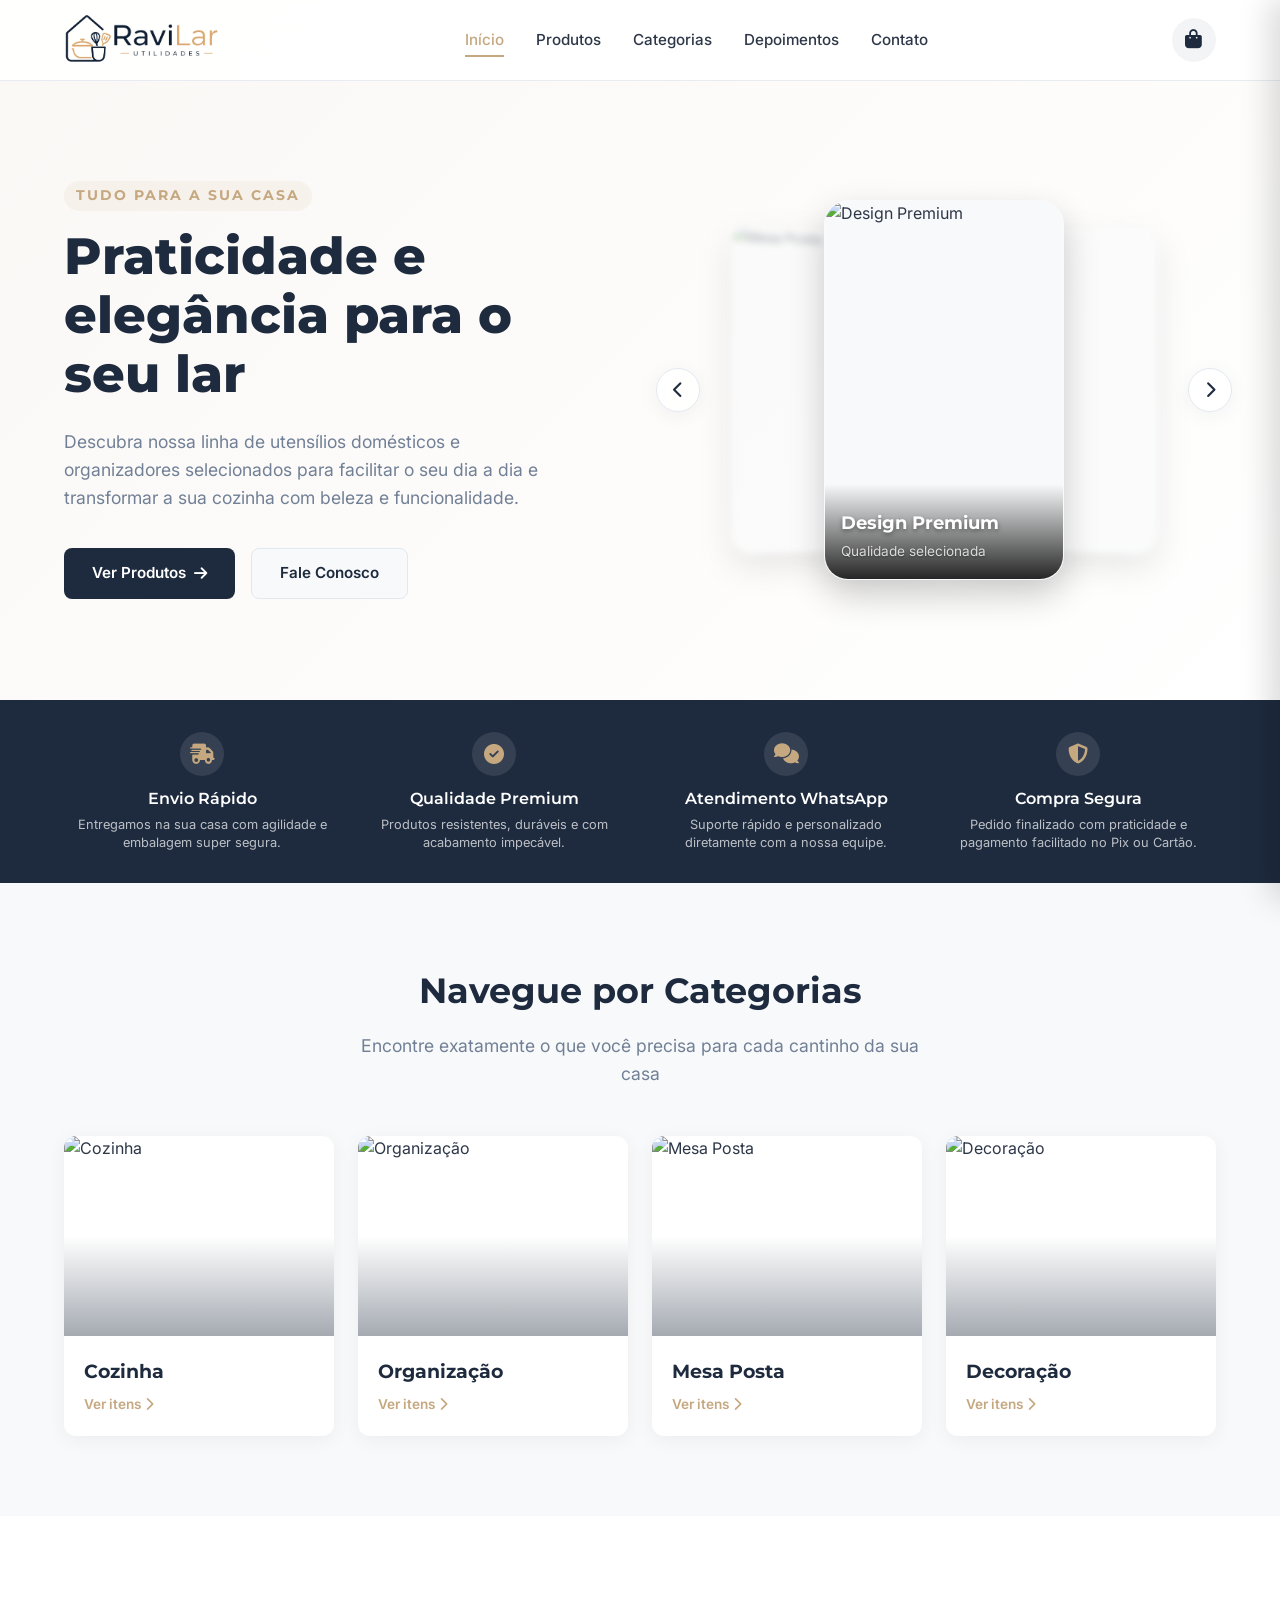
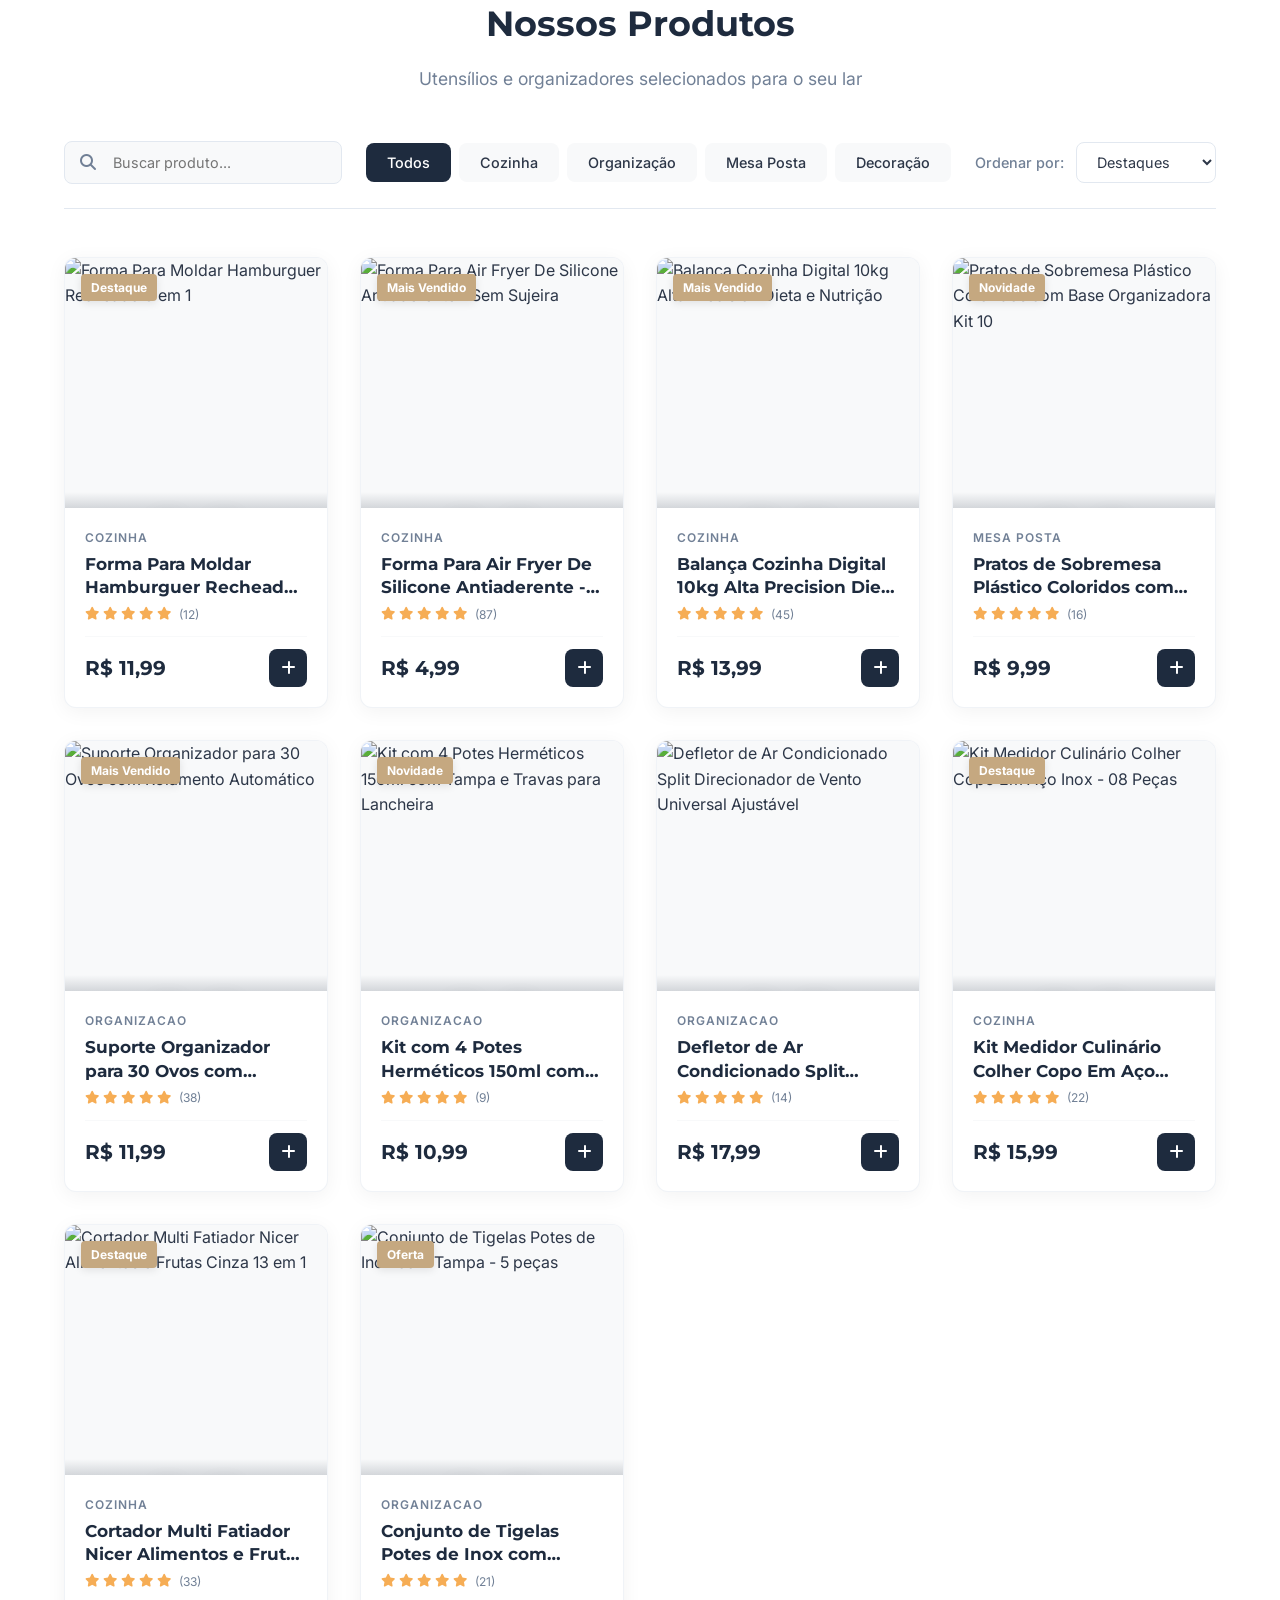
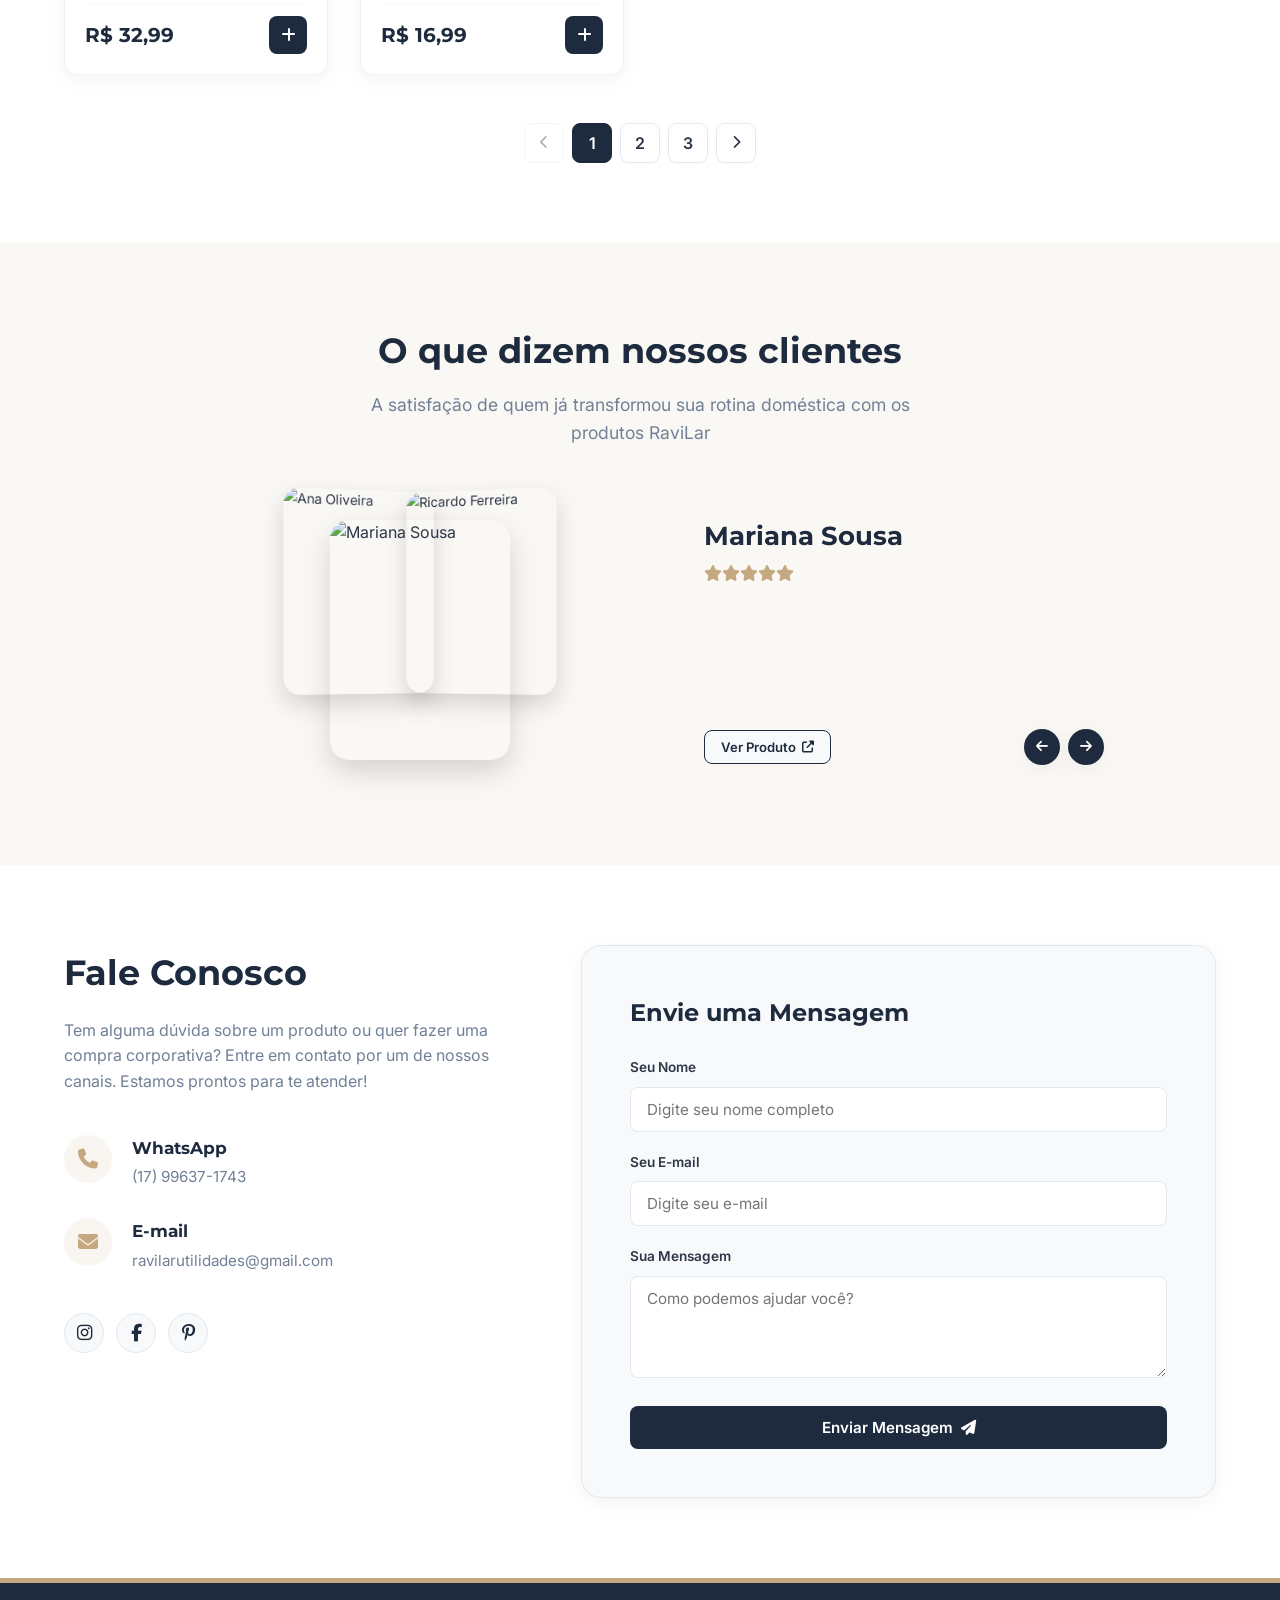
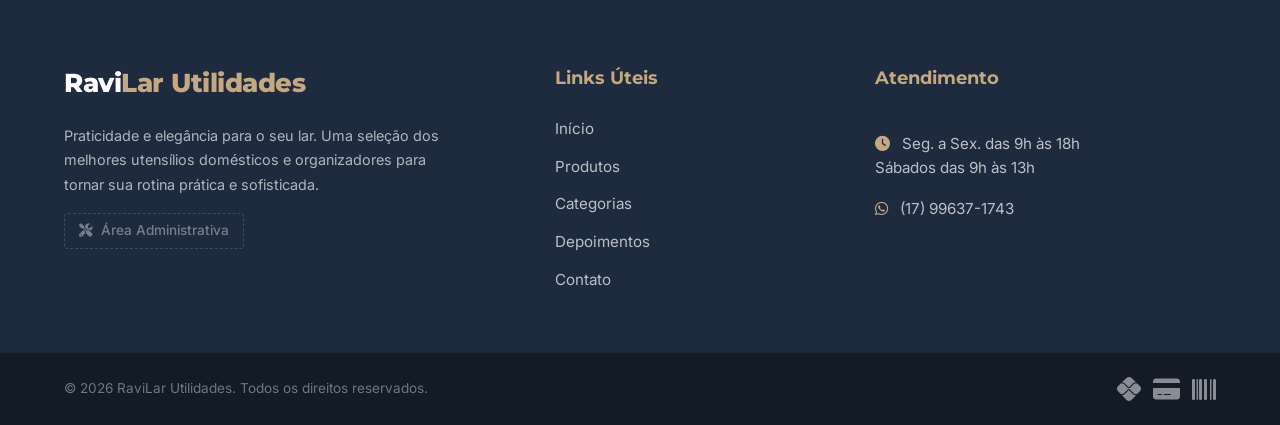
==== index.html @ 10079871 "feat: site RaviLar Utilidades finalizado" ====
<!DOCTYPE html>
<html lang="pt-BR">
<head>
    <meta charset="UTF-8">
    <meta name="viewport" content="width=device-width, initial-scale=1.0">
    <title>RaviLar Utilidades - Utensílios Domésticos e Organização</title>
    
    <!-- Favicon -->
    <link rel="icon" type="image/x-icon" href="favicon.ico">
    
    <!-- SEO Meta Tags -->
    <meta name="description" content="Encontre os melhores utensílios domésticos, organizadores e itens de mesa posta na RaviLar Utilidades. Praticidade, qualidade e elegância para o seu lar.">
    <meta name="keywords" content="utensílios domésticos, organizadores, cozinha, mesa posta, decoração, casa, RaviLar">
    <meta name="author" content="RaviLar Utilidades">
    
    <!-- Google Fonts -->
    <link rel="preconnect" href="https://fonts.googleapis.com">
    <link rel="preconnect" href="https://fonts.gstatic.com" crossorigin>
    <link href="https://fonts.googleapis.com/css2?family=Inter:wght@300;400;500;600;700&family=Montserrat:wght@400;500;600;700;800&display=swap" rel="stylesheet">
    
    <!-- Font Awesome Icons -->
    <link rel="stylesheet" href="https://cdnjs.cloudflare.com/ajax/libs/font-awesome/6.4.0/css/all.min.css">
    
    <!-- Supabase JS Client Library -->
    <script src="https://cdn.jsdelivr.net/npm/@supabase/supabase-js@2"></script>
    
    <!-- Custom CSS -->
    <link rel="stylesheet" href="style.css">
</head>
<body>

    <!-- Sticky Header -->
    <header class="main-header" id="header">
        <div class="container header-container">
            <a href="#" class="logo" id="logo-link">
                <!-- Official Logo image used in Header -->
                <img src="LogoSite.png" alt="RaviLar Utilidades" class="logo-img">
            </a>

            <!-- Navigation Links -->
            <nav class="main-nav" id="main-nav">
                <ul>
                    <li><a href="#" class="nav-link active">Início</a></li>
                    <li><a href="#produtos" class="nav-link">Produtos</a></li>
                    <li><a href="#categorias" class="nav-link">Categorias</a></li>
                    <li><a href="#depoimentos" class="nav-link">Depoimentos</a></li>
                    <li><a href="#contato" class="nav-link">Contato</a></li>
                </ul>
            </nav>

            <!-- Actions (Cart and Mobile Menu) -->
            <div class="header-actions">
                <button class="cart-trigger" id="cart-trigger" aria-label="Abrir carrinho">
                    <i class="fa-solid fa-bag-shopping"></i>
                    <span class="cart-badge" id="cart-badge">0</span>
                </button>
                <button class="menu-mobile-trigger" id="menu-mobile-trigger" aria-label="Menu móvel">
                    <i class="fa-solid fa-bars"></i>
                </button>
            </div>
        </div>
    </header>

    <!-- Hero Section -->
    <section class="hero-section" id="inicio">
        <div class="container hero-container">
            <div class="hero-content">
                <span class="hero-tagline">Tudo para a sua casa</span>
                <h1>Praticidade e elegância para o seu lar</h1>
                <p>Descubra nossa linha de utensílios domésticos e organizadores selecionados para facilitar o seu dia a dia e transformar a sua cozinha com beleza e funcionalidade.</p>
                <div class="hero-cta">
                    <a href="#produtos" class="btn btn-primary">Ver Produtos <i class="fa-solid fa-arrow-right"></i></a>
                    <a href="#contato" class="btn btn-secondary">Fale Conosco</a>
                </div>
            </div>
            <div class="hero-image">
                <div class="hero-carousel-container">
                    <div class="hero-carousel-wrapper" id="hero-3d-carousel">
                        <!-- Populated dynamically by app.js -->
                    </div>
                    
                    <!-- Carousel Controls -->
                    <button class="hero-carousel-btn prev" id="hero-carousel-prev" aria-label="Banner anterior">
                        <i class="fa-solid fa-chevron-left"></i>
                    </button>
                    <button class="hero-carousel-btn next" id="hero-carousel-next" aria-label="Próximo banner">
                        <i class="fa-solid fa-chevron-right"></i>
                    </button>
                </div>
            </div>
        </div>
    </section>

    <!-- Core Features / Diferenciais -->
    <section class="features-section">
        <div class="container">
            <div class="features-grid">
                <div class="feature-card">
                    <div class="feature-icon-wrapper">
                        <i class="fa-solid fa-truck-fast"></i>
                    </div>
                    <h3>Envio Rápido</h3>
                    <p>Entregamos na sua casa com agilidade e embalagem super segura.</p>
                </div>
                <div class="feature-card">
                    <div class="feature-icon-wrapper">
                        <i class="fa-solid fa-circle-check"></i>
                    </div>
                    <h3>Qualidade Premium</h3>
                    <p>Produtos resistentes, duráveis e com acabamento impecável.</p>
                </div>
                <div class="feature-card">
                    <div class="feature-icon-wrapper">
                        <i class="fa-solid fa-comments"></i>
                    </div>
                    <h3>Atendimento WhatsApp</h3>
                    <p>Suporte rápido e personalizado diretamente com a nossa equipe.</p>
                </div>
                <div class="feature-card">
                    <div class="feature-icon-wrapper">
                        <i class="fa-solid fa-shield-halved"></i>
                    </div>
                    <h3>Compra Segura</h3>
                    <p>Pedido finalizado com praticidade e pagamento facilitado no Pix ou Cartão.</p>
                </div>
            </div>
        </div>
    </section>

    <!-- Categories Section -->
    <section class="categories-section" id="categorias">
        <div class="container">
            <div class="section-header">
                <h2>Navegue por Categorias</h2>
                <p>Encontre exatamente o que você precisa para cada cantinho da sua casa</p>
            </div>
            <div class="categories-grid" id="categories-grid">
                <!-- Dynamically populated by app.js -->
            </div>
        </div>
    </section>

    <!-- Catalog Section / Produtos -->
    <section class="products-section" id="produtos">
        <div class="container">
            <div class="section-header">
                <h2>Nossos Produtos</h2>
                <p>Utensílios e organizadores selecionados para o seu lar</p>
            </div>

            <!-- Filters Toolbar -->
            <div class="catalog-toolbar">
                <div class="search-box">
                    <i class="fa-solid fa-magnifying-glass"></i>
                    <input type="text" id="product-search" placeholder="Buscar produto...">
                </div>
                <div class="filter-categories" id="filter-categories">
                    <!-- Dynamically populated by app.js -->
                </div>
                <div class="sort-box">
                    <label for="product-sort">Ordenar por:</label>
                    <select id="product-sort">
                        <option value="default">Destaques</option>
                        <option value="price-asc">Menor Preço</option>
                        <option value="price-desc">Maior Preço</option>
                    </select>
                </div>
            </div>

            <!-- Dynamic Product Grid -->
            <div class="products-grid" id="products-grid">
                <div class="loading-products">
                    <i class="fa-solid fa-spinner fa-spin"></i> Carregando catálogo de produtos...
                </div>
            </div>

            <!-- Catalog Pagination (Added for multi-page support) -->
            <div class="catalog-pagination" id="catalog-pagination">
                <!-- Dynamically populated by app.js -->
            </div>
        </div>
    </section>

    <!-- Testimonials / Depoimentos -->
    <section class="testimonials-section" id="depoimentos">
        <div class="container">
            <div class="section-header">
                <h2>O que dizem nossos clientes</h2>
                <p>A satisfação de quem já transformou sua rotina doméstica com os produtos RaviLar</p>
            </div>
            <div class="circular-testimonials-container">
                <div class="circular-testimonials-grid">
                    
                    <!-- Images Area -->
                    <div class="testimonials-images-wrapper" id="ct-images-container">
                        <!-- Populated dynamically by app.js -->
                    </div>
                    
                    <!-- Content Area -->
                    <div class="testimonials-content-wrapper">
                        <div>
                            <h3 class="ct-name" id="ct-user-name">-</h3>
                            
                            <div class="stars" style="margin-bottom: 12px; color: var(--accent-color);">
                                <i class="fa-solid fa-star"></i><i class="fa-solid fa-star"></i><i class="fa-solid fa-star"></i><i class="fa-solid fa-star"></i><i class="fa-solid fa-star"></i>
                            </div>
                            
                            <p class="ct-quote" id="ct-user-quote">-</p>
                            
                            <!-- Associated Product & Navigation controls in same line -->
                            <div style="display: flex; align-items: center; justify-content: space-between; gap: 16px; margin-top: 20px; flex-wrap: wrap;">
                                <div id="ct-product-link-container" style="margin: 0;">
                                    <button class="btn btn-secondary btn-sm" id="ct-product-link-btn" style="padding: 8px 16px; font-size: 0.82rem; border-color: var(--primary-color); color: var(--primary-color); margin: 0; display: flex; align-items: center; gap: 6px;">
                                        Ver Produto <i class="fa-solid fa-up-right-from-square" style="font-size: 0.75rem;"></i>
                                    </button>
                                </div>
                                
                                <div class="ct-navigation" style="margin: 0; gap: 8px;">
                                    <button class="ct-nav-btn" id="ct-prev-btn" aria-label="Depoimento anterior" style="width: 36px; height: 36px; font-size: 0.85rem;">
                                        <i class="fa-solid fa-arrow-left"></i>
                                    </button>
                                    <button class="ct-nav-btn" id="ct-next-btn" aria-label="Próximo depoimento" style="width: 36px; height: 36px; font-size: 0.85rem;">
                                        <i class="fa-solid fa-arrow-right"></i>
                                    </button>
                                </div>
                            </div>
                        </div>
                    </div>
                    
                </div>
            </div>
        </div>
    </section>

    <!-- Contact & Store Info Section -->
    <section class="contact-section" id="contato">
        <div class="container contact-container">
            <div class="contact-info-block">
                <h2>Fale Conosco</h2>
                <p>Tem alguma dúvida sobre um produto ou quer fazer uma compra corporativa? Entre em contato por um de nossos canais. Estamos prontos para te atender!</p>
                
                <div class="contact-details">
                    <div class="contact-item">
                        <i class="fa-solid fa-phone contact-icon"></i>
                        <div>
                            <h4>WhatsApp</h4>
                            <p><a href="https://wa.me/5517996371743" target="_blank" class="contact-link">(17) 99637-1743</a></p>
                        </div>
                    </div>
                    <div class="contact-item">
                        <i class="fa-solid fa-envelope contact-icon"></i>
                        <div>
                            <h4>E-mail</h4>
                            <p><a href="mailto:ravilarutilidades@gmail.com" class="contact-link">ravilarutilidades@gmail.com</a></p>
                        </div>
                    </div>
                </div>
                
                <div class="social-links">
                    <a href="#" aria-label="Instagram"><i class="fa-brands fa-instagram"></i></a>
                    <a href="#" aria-label="Facebook"><i class="fa-brands fa-facebook-f"></i></a>
                    <a href="#" aria-label="Pinterest"><i class="fa-brands fa-pinterest-p"></i></a>
                </div>
            </div>

            <!-- Simple Interactive Form -->
            <div class="contact-form-block">
                <h3>Envie uma Mensagem</h3>
                <form id="contact-form">
                    <div class="form-group">
                        <label for="contact-name">Seu Nome</label>
                        <input type="text" id="contact-name" required placeholder="Digite seu nome completo">
                    </div>
                    <div class="form-group">
                        <label for="contact-email">Seu E-mail</label>
                        <input type="email" id="contact-email" required placeholder="Digite seu e-mail">
                    </div>
                    <div class="form-group">
                        <label for="contact-message">Sua Mensagem</label>
                        <textarea id="contact-message" required rows="4" placeholder="Como podemos ajudar você?"></textarea>
                    </div>
                    <button type="submit" class="btn btn-primary btn-block">Enviar Mensagem <i class="fa-solid fa-paper-plane"></i></button>
                </form>
                <div id="form-success-msg" class="form-success-msg hide">
                    <i class="fa-solid fa-circle-check"></i> Mensagem enviada com sucesso! Responderemos em breve.
                </div>
            </div>
        </div>
    </section>

    <!-- Footer -->
    <footer class="main-footer">
        <div class="container footer-grid">
            <div class="footer-brand">
                <div class="logo logo-footer">
                    <!-- Text logo "RaviLar Utilidades" in footer (No Icon) -->
                    <span class="brand-name"><span class="white">Ravi</span><span class="gold">Lar</span> <span class="gold font-medium">Utilidades</span></span>
                </div>
                <p>Praticidade e elegância para o seu lar. Uma seleção dos melhores utensílios domésticos e organizadores para tornar sua rotina prática e sofisticada.</p>
                
                <!-- Admin Panel Link -->
                <a href="admin.html" class="admin-link">
                    <i class="fa-solid fa-screwdriver-wrench"></i> Área Administrativa
                </a>
            </div>
            
            <div class="footer-links">
                <h4>Links Úteis</h4>
                <ul>
                    <li><a href="#inicio">Início</a></li>
                    <li><a href="#produtos">Produtos</a></li>
                    <li><a href="#categorias">Categorias</a></li>
                    <li><a href="#depoimentos">Depoimentos</a></li>
                    <li><a href="#contato">Contato</a></li>
                </ul>
            </div>
            
            <div class="footer-contact">
                <h4>Atendimento</h4>
                <p><i class="fa-solid fa-clock"></i> Seg. a Sex. das 9h às 18h<br>Sábados das 9h às 13h</p>
                <p><i class="fa-brands fa-whatsapp text-gold"></i> <a href="https://wa.me/5517996371743" target="_blank">(17) 99637-1743</a></p>
            </div>
        </div>
        
        <div class="footer-bottom">
            <div class="container footer-bottom-container">
                <p>&copy; 2026 RaviLar Utilidades. Todos os direitos reservados.</p>
                <div class="payment-badges">
                    <i class="fa-brands fa-pix" title="Pix"></i>
                    <i class="fa-solid fa-credit-card" title="Cartão de Crédito"></i>
                    <i class="fa-solid fa-barcode" title="Boleto"></i>
                </div>
            </div>
        </div>
    </footer>

    <!-- CART SIDEBAR (DRAWER) -->
    <div class="cart-overlay" id="cart-overlay"></div>
    <div class="cart-drawer" id="cart-drawer">
        <div class="cart-drawer-header">
            <h3>Seu Carrinho</h3>
            <button class="cart-drawer-close" id="cart-drawer-close" aria-label="Fechar carrinho">
                <i class="fa-solid fa-xmark"></i>
            </button>
        </div>
        
        <!-- Cart Items List -->
        <div class="cart-items-container" id="cart-items-container">
            <!-- Will be dynamically populated by JS -->
            <div class="empty-cart-message">
                <i class="fa-solid fa-basket-shopping"></i>
                <p>Seu carrinho está vazio.</p>
                <a href="#produtos" class="btn btn-secondary btn-sm" id="cart-continue-shopping">Ver Produtos</a>
            </div>
        </div>
        
        <!-- Cart Footer -->
        <div class="cart-drawer-footer" id="cart-drawer-footer">
            <div class="cart-totals">
                <span>Subtotal:</span>
                <span class="cart-subtotal-val" id="cart-subtotal">R$ 0,00</span>
            </div>
            <p class="shipping-info"><i class="fa-solid fa-truck"></i> Frete a combinar no fechamento.</p>
            <button class="btn btn-primary btn-block btn-checkout" id="checkout-trigger-btn" disabled>
                Finalizar Compra <i class="fa-solid fa-whatsapp"></i>
            </button>
        </div>
    </div>

    <!-- PRODUCT DETAILS MODAL (Updated for Multiple Media Gallery support) -->
    <div class="modal-overlay" id="product-modal">
        <div class="modal-container">
            <button class="modal-close" id="product-modal-close" aria-label="Fechar modal">
                <i class="fa-solid fa-xmark"></i>
            </button>
            <div class="modal-product-layout">
                <!-- Gallery with support for multiple images & videos -->
                <div class="modal-product-image">
                    <div class="product-gallery-wrapper">
                        <div class="gallery-main" id="gallery-main-container">
                            <img id="modal-product-img" src="" alt="Produto">
                        </div>
                        <div class="gallery-thumbs" id="gallery-thumbs-container">
                            <!-- Populated dynamically by app.js -->
                        </div>
                    </div>
                </div>
                <div class="modal-product-info">
                    <span class="modal-product-category" id="modal-product-cat">Categoria</span>
                    <h2 id="modal-product-name">Nome do Produto</h2>
                    <div class="modal-product-stars">
                        <i class="fa-solid fa-star"></i><i class="fa-solid fa-star"></i><i class="fa-solid fa-star"></i><i class="fa-solid fa-star"></i><i class="fa-solid fa-star"></i>
                        <span>(15 avaliações)</span>
                    </div>
                    <div class="modal-product-price" id="modal-product-price">R$ 0,00</div>
                    <p class="modal-product-desc" id="modal-product-desc">Descrição completa do produto.</p>
                    
                    <div class="modal-purchase-controls">
                        <div class="quantity-selector">
                            <button class="qty-btn" id="qty-minus" aria-label="Diminuir quantidade"><i class="fa-solid fa-minus"></i></button>
                            <span class="qty-val" id="qty-val">1</span>
                            <button class="qty-btn" id="qty-plus" aria-label="Aumentar quantidade"><i class="fa-solid fa-plus"></i></button>
                        </div>
                        <button class="btn btn-primary" id="modal-add-to-cart-btn">
                            Adicionar ao Carrinho <i class="fa-solid fa-bag-shopping"></i>
                        </button>
                    </div>
                </div>
            </div>
        </div>
    </div>

    <!-- CHECKOUT DETAILS FORM MODAL -->
    <div class="modal-overlay" id="checkout-modal">
        <div class="modal-container modal-sm">
            <button class="modal-close" id="checkout-modal-close" aria-label="Fechar modal">
                <i class="fa-solid fa-xmark"></i>
            </button>
            <div class="checkout-modal-header">
                <h3>Dados de Entrega</h3>
                <p>Preencha os dados abaixo para gerarmos seu pedido no WhatsApp.</p>
            </div>
            <form id="checkout-form">
                <div class="form-group">
                    <label for="checkout-name">Nome Completo</label>
                    <input type="text" id="checkout-name" required placeholder="Ex: João da Silva">
                </div>
                <div class="form-group">
                    <label for="checkout-phone">WhatsApp para contato</label>
                    <input type="tel" id="checkout-phone" required placeholder="Ex: (11) 99999-9999">
                </div>
                <div class="form-row">
                    <div class="form-group col-8">
                        <label for="checkout-street">Rua / Avenida</label>
                        <input type="text" id="checkout-street" required placeholder="Ex: Rua das Flores">
                    </div>
                    <div class="form-group col-4">
                        <label for="checkout-number">Nº</label>
                        <input type="text" id="checkout-number" required placeholder="123">
                    </div>
                </div>
                <div class="form-row">
                    <div class="form-group col-6">
                        <label for="checkout-neighborhood">Bairro</label>
                        <input type="text" id="checkout-neighborhood" required placeholder="Ex: Centro">
                    </div>
                    <div class="form-group col-6">
                        <label for="checkout-city">Cidade / UF</label>
                        <input type="text" id="checkout-city" required placeholder="Ex: São Paulo - SP">
                    </div>
                </div>
                <div class="form-group">
                    <label for="checkout-payment">Forma de Pagamento</label>
                    <select id="checkout-payment" required>
                        <option value="" disabled selected>Escolha uma opção</option>
                        <option value="Pix">Pix (Chave Pix enviada no chat)</option>
                        <option value="Cartão de Crédito">Cartão de Crédito</option>
                        <option value="Cartão de Débito">Cartão de Débito</option>
                        <option value="Dinheiro">Dinheiro na entrega</option>
                    </select>
                </div>
                <button type="submit" class="btn btn-primary btn-block" id="whatsapp-submit-btn">
                    Enviar Pedido pelo WhatsApp <i class="fa-brands fa-whatsapp"></i>
                </button>
            </form>
        </div>
    </div>

    <!-- Custom Script -->
    <script src="app.js"></script>
</body>
</html>
---- style.css ----
/* ==========================================================================
   DESIGN SYSTEM & VARIABLES
   ========================================================================== */
:root {
    /* Brand Colors (Based on RaviLar Logo) */
    --primary-color: #1E2B3E;      /* Dark Navy Blue */
    --primary-hover: #131B27;
    --primary-light: rgba(30, 43, 62, 0.05);
    
    --accent-color: #C5A880;       /* Gold/Bronze/Sand */
    --accent-hover: #B4966E;
    --accent-light: rgba(197, 168, 128, 0.1);
    
    /* Neutral Colors */
    --text-dark: #2D3748;
    --text-muted: #718096;
    --bg-light: #F8F9FA;
    --bg-cream: #FAF8F5;
    --bg-white: #FFFFFF;
    --border-color: #E2E8F0;
    
    /* Utility Colors */
    --success-color: #2F855A;
    --error-color: #C53030;
    --whatsapp-color: #25D366;
    
    /* Typography */
    --font-primary: 'Inter', sans-serif;
    --font-title: 'Montserrat', sans-serif;
    
    /* Effects & Transitions */
    --box-shadow: 0 4px 20px rgba(0, 0, 0, 0.05);
    --box-shadow-hover: 0 10px 30px rgba(30, 43, 62, 0.08);
    --box-shadow-modal: 0 20px 50px rgba(0, 0, 0, 0.15);
    --border-radius: 12px;
    --border-radius-sm: 8px;
    --border-radius-lg: 20px;
    --transition-smooth: all 0.3s cubic-bezier(0.25, 0.8, 0.25, 1);
}

/* ==========================================================================
   RESET & BASE STYLES
   ========================================================================== */
*, *::before, *::after {
    box-sizing: border-box;
    margin: 0;
    padding: 0;
}

html {
    scroll-behavior: smooth;
    font-size: 16px;
}

body {
    font-family: var(--font-primary);
    color: var(--text-dark);
    background-color: var(--bg-white);
    line-height: 1.6;
    overflow-x: hidden;
}

a {
    color: inherit;
    text-decoration: none;
    transition: var(--transition-smooth);
}

ul {
    list-style: none;
}

img {
    max-width: 100%;
    height: auto;
    display: block;
}

button, input, select, textarea {
    font-family: inherit;
    font-size: inherit;
    border: none;
    background: none;
    outline: none;
}

button {
    cursor: pointer;
}

/* Scrollbar styling */
::-webkit-scrollbar {
    width: 8px;
}
::-webkit-scrollbar-track {
    background: var(--bg-light);
}
::-webkit-scrollbar-thumb {
    background: #CBD5E0;
    border-radius: 4px;
}
::-webkit-scrollbar-thumb:hover {
    background: #A0AEC0;
}

/* Layout Utilities */
.container {
    width: 100%;
    max-width: 1200px;
    margin: 0 auto;
    padding: 0 24px;
}

.section-header {
    text-align: center;
    margin-bottom: 48px;
}

.section-header h2 {
    font-family: var(--font-title);
    font-size: 2.2rem;
    font-weight: 700;
    color: var(--primary-color);
    margin-bottom: 12px;
}

.section-header p {
    color: var(--text-muted);
    font-size: 1.1rem;
    max-width: 600px;
    margin: 0 auto;
}

/* Helper classes */
.text-gold { color: var(--accent-color); }
.hide { display: none !important; }

/* Buttons */
.btn {
    display: inline-flex;
    align-items: center;
    justify-content: center;
    gap: 8px;
    padding: 12px 28px;
    font-weight: 600;
    border-radius: var(--border-radius-sm);
    transition: var(--transition-smooth);
    font-size: 0.95rem;
}

.btn-primary {
    background-color: var(--primary-color);
    color: var(--bg-white);
}

.btn-primary:hover {
    background-color: var(--primary-hover);
    transform: translateY(-2px);
    box-shadow: 0 4px 12px rgba(30, 43, 62, 0.2);
}

.btn-secondary {
    background-color: var(--bg-light);
    color: var(--primary-color);
    border: 1px solid var(--border-color);
}

.btn-secondary:hover {
    background-color: var(--border-color);
    transform: translateY(-2px);
}

.btn-block {
    display: flex;
    width: 100%;
}

.btn-sm {
    padding: 8px 16px;
    font-size: 0.85rem;
}

/* ==========================================================================
   HEADER SECTION
   ========================================================================== */
.main-header {
    position: fixed;
    top: 0;
    left: 0;
    width: 100%;
    z-index: 100;
    background: rgba(255, 255, 255, 0.9);
    backdrop-filter: blur(12px);
    -webkit-backdrop-filter: blur(12px);
    border-bottom: 1px solid rgba(226, 232, 240, 0.8);
    transition: var(--transition-smooth);
}

.main-header.scrolled {
    padding: 8px 0;
    box-shadow: var(--box-shadow);
    background: rgba(255, 255, 255, 0.95);
}

.header-container {
    display: flex;
    align-items: center;
    justify-content: space-between;
    height: 80px;
    transition: var(--transition-smooth);
}

.main-header.scrolled .header-container {
    height: 70px;
}

/* Logo Styling */
.logo {
    display: flex;
    align-items: center;
    gap: 12px;
}

.logo-svg {
    transition: var(--transition-smooth);
}

.logo:hover .logo-svg {
    transform: scale(1.05) rotate(-2deg);
}

.logo-text {
    display: flex;
    flex-direction: column;
    line-height: 1;
}

.brand-name {
    font-family: var(--font-title);
    font-size: 1.6rem;
    font-weight: 800;
    letter-spacing: -0.5px;
}

.brand-name .navy { color: var(--primary-color); }
.brand-name .gold { color: var(--accent-color); }
.brand-name .white { color: var(--bg-white); }

.brand-tagline {
    font-size: 0.65rem;
    font-weight: 700;
    letter-spacing: 4px;
    color: var(--accent-color);
    margin-top: 2px;
}

.brand-tagline.white-tag { color: var(--accent-color); }

/* Navigation Links */
.main-nav ul {
    display: flex;
    gap: 32px;
}

.main-nav a {
    font-weight: 500;
    color: var(--text-dark);
    position: relative;
    padding: 8px 0;
    font-size: 0.95rem;
}

.main-nav a:hover,
.main-nav a.active {
    color: var(--accent-color);
}

.main-nav a::after {
    content: '';
    position: absolute;
    bottom: 0;
    left: 0;
    width: 0;
    height: 2px;
    background-color: var(--accent-color);
    transition: var(--transition-smooth);
}

.main-nav a:hover::after,
.main-nav a.active::after {
    width: 100%;
}

/* Header Actions */
.header-actions {
    display: flex;
    align-items: center;
    gap: 16px;
}

.cart-trigger {
    position: relative;
    width: 44px;
    height: 44px;
    border-radius: 50%;
    background-color: var(--primary-light);
    color: var(--primary-color);
    display: flex;
    align-items: center;
    justify-content: center;
    transition: var(--transition-smooth);
    font-size: 1.2rem;
}

.cart-trigger:hover {
    background-color: var(--primary-color);
    color: var(--bg-white);
    transform: scale(1.05);
}

.cart-badge {
    position: absolute;
    top: -4px;
    right: -4px;
    background-color: var(--accent-color);
    color: var(--bg-white);
    font-size: 0.7rem;
    font-weight: 700;
    min-width: 20px;
    height: 20px;
    border-radius: 10px;
    display: flex;
    align-items: center;
    justify-content: center;
    padding: 0 4px;
    border: 2px solid var(--bg-white);
}

.menu-mobile-trigger {
    display: none;
    width: 44px;
    height: 44px;
    border-radius: 50%;
    background-color: var(--bg-light);
    color: var(--text-dark);
    align-items: center;
    justify-content: center;
    font-size: 1.2rem;
}

/* ==========================================================================
   HERO SECTION
   ========================================================================== */
.hero-section {
    padding-top: 160px;
    padding-bottom: 80px;
    background: linear-gradient(135deg, #FAF8F5 0%, #FFFFFF 100%);
    overflow: hidden;
}

.hero-container {
    display: grid;
    grid-template-columns: 1fr 1fr;
    align-items: center;
    gap: 64px;
}

.hero-content .hero-tagline {
    font-family: var(--font-title);
    font-size: 0.85rem;
    font-weight: 700;
    letter-spacing: 2px;
    text-transform: uppercase;
    color: var(--accent-color);
    display: inline-block;
    margin-bottom: 16px;
    padding: 4px 12px;
    background-color: var(--accent-light);
    border-radius: 50px;
}

.hero-content h1 {
    font-family: var(--font-title);
    font-size: 3.2rem;
    line-height: 1.15;
    font-weight: 800;
    color: var(--primary-color);
    margin-bottom: 24px;
}

.hero-content p {
    font-size: 1.1rem;
    color: var(--text-muted);
    margin-bottom: 36px;
    max-width: 500px;
}

.hero-cta {
    display: flex;
    gap: 16px;
}

.hero-image-wrapper {
    position: relative;
    padding: 20px;
}

.hero-image-wrapper::before {
    content: '';
    position: absolute;
    top: 0;
    right: 0;
    width: 80%;
    height: 80%;
    background-color: var(--accent-light);
    border-radius: var(--border-radius-lg);
    z-index: 1;
}

.hero-img {
    position: relative;
    z-index: 2;
    border-radius: var(--border-radius-lg);
    box-shadow: var(--box-shadow-hover);
    transform: rotate(1deg);
    transition: var(--transition-smooth);
}

.hero-image-wrapper:hover .hero-img {
    transform: rotate(0) scale(1.02);
}

.hero-floating-card {
    position: absolute;
    bottom: 40px;
    left: -20px;
    background-color: var(--bg-white);
    padding: 16px 24px;
    border-radius: var(--border-radius);
    box-shadow: var(--box-shadow-hover);
    display: flex;
    align-items: center;
    gap: 16px;
    z-index: 3;
    animation: float 4s ease-in-out infinite;
    transition: opacity 0.5s ease-in-out;
}

.hero-floating-card i {
    font-size: 1.8rem;
}

.hero-floating-card h4 {
    font-family: var(--font-title);
    font-weight: 700;
    color: var(--primary-color);
    font-size: 0.95rem;
}

.hero-floating-card p {
    font-size: 0.8rem;
    color: var(--text-muted);
    margin: 0;
}

@keyframes float {
    0%, 100% { transform: translateY(0); }
    50% { transform: translateY(-10px); }
}

/* ==========================================================================
   FEATURES / DIFERENCIAIS
   ========================================================================== */
.features-section {
    padding: 24px 0;
    background-color: var(--primary-color);
    color: var(--bg-white);
}

.features-grid {
    display: grid;
    grid-template-columns: repeat(4, 1fr);
    gap: 16px;
}

.feature-card {
    text-align: center;
    padding: 8px;
}

.feature-icon-wrapper {
    width: 44px;
    height: 44px;
    border-radius: 50%;
    background-color: rgba(255, 255, 255, 0.1);
    color: var(--accent-color);
    display: flex;
    align-items: center;
    justify-content: center;
    font-size: 1.25rem;
    margin: 0 auto 10px;
    transition: var(--transition-smooth);
}

.feature-card:hover .feature-icon-wrapper {
    background-color: var(--accent-color);
    color: var(--primary-color);
    transform: translateY(-3px);
}

.feature-card h3 {
    font-family: var(--font-title);
    font-size: 1rem;
    font-weight: 600;
    margin-bottom: 4px;
}

.feature-card p {
    font-size: 0.8rem;
    color: rgba(255, 255, 255, 0.7);
    line-height: 1.4;
}

/* ==========================================================================
   CATEGORIES SECTION
   ========================================================================== */
.categories-section {
    padding: 80px 0;
    background-color: var(--bg-light);
}

.categories-grid {
    display: grid;
    grid-template-columns: repeat(4, 1fr);
    gap: 24px;
}

.category-card {
    background-color: var(--bg-white);
    border-radius: var(--border-radius);
    overflow: hidden;
    box-shadow: var(--box-shadow);
    cursor: pointer;
    position: relative;
    transition: var(--transition-smooth);
}

.category-card:hover {
    transform: translateY(-8px);
    box-shadow: var(--box-shadow-hover);
}

.category-img-container {
    height: 200px;
    overflow: hidden;
    position: relative;
}

.category-img-container img {
    width: 100%;
    height: 100%;
    object-fit: cover;
    transition: var(--transition-smooth);
}

.category-card:hover .category-img-container img {
    transform: scale(1.1);
}

.category-img-container::after {
    content: '';
    position: absolute;
    top: 0;
    left: 0;
    width: 100%;
    height: 100%;
    background: linear-gradient(to bottom, rgba(0,0,0,0) 50%, rgba(30,43,62,0.4) 100%);
}

.category-info {
    padding: 20px;
}

.category-info h3 {
    font-family: var(--font-title);
    font-size: 1.2rem;
    font-weight: 700;
    color: var(--primary-color);
    margin-bottom: 4px;
}

.category-info span {
    font-size: 0.85rem;
    font-weight: 600;
    color: var(--accent-color);
    display: inline-flex;
    align-items: center;
    gap: 4px;
}

.category-info span i {
    transition: var(--transition-smooth);
}

.category-card:hover .category-info span i {
    transform: translateX(4px);
}

/* ==========================================================================
   PRODUCTS CATALOG
   ========================================================================== */
.products-section {
    padding: 80px 0;
}

/* Toolbar Filters */
.catalog-toolbar {
    display: flex;
    flex-wrap: wrap;
    align-items: center;
    justify-content: space-between;
    gap: 24px;
    margin-bottom: 48px;
    padding-bottom: 24px;
    border-bottom: 1px solid var(--border-color);
}

.search-box {
    position: relative;
    flex: 1;
    min-width: 250px;
    max-width: 350px;
}

.search-box i {
    position: absolute;
    left: 16px;
    top: 50%;
    transform: translateY(-50%);
    color: var(--text-muted);
}

.search-box input {
    width: 100%;
    padding: 12px 16px 12px 48px;
    border: 1px solid var(--border-color);
    border-radius: var(--border-radius-sm);
    font-size: 0.9rem;
    transition: var(--transition-smooth);
    background-color: var(--bg-light);
}

.search-box input:focus {
    border-color: var(--accent-color);
    background-color: var(--bg-white);
    box-shadow: 0 0 0 3px var(--accent-light);
}

.filter-categories {
    display: flex;
    flex-wrap: wrap;
    gap: 8px;
}

.filter-btn {
    padding: 10px 20px;
    background-color: var(--bg-light);
    color: var(--text-dark);
    font-weight: 500;
    border-radius: var(--border-radius-sm);
    transition: var(--transition-smooth);
    font-size: 0.9rem;
    border: 1px solid transparent;
}

.filter-btn:hover {
    background-color: rgba(197, 168, 128, 0.15);
    color: var(--primary-color);
}

.filter-btn.active {
    background-color: var(--primary-color);
    color: var(--bg-white);
}

.sort-box {
    display: flex;
    align-items: center;
    gap: 12px;
}

.sort-box label {
    font-size: 0.9rem;
    color: var(--text-muted);
    font-weight: 500;
    white-space: nowrap;
}

.sort-box select {
    padding: 10px 16px;
    border-radius: var(--border-radius-sm);
    border: 1px solid var(--border-color);
    background-color: var(--bg-white);
    color: var(--text-dark);
    font-size: 0.9rem;
    cursor: pointer;
    transition: var(--transition-smooth);
}

.sort-box select:focus {
    border-color: var(--accent-color);
}

/* Products Grid */
.products-grid {
    display: grid;
    grid-template-columns: repeat(auto-fill, minmax(260px, 1fr));
    gap: 32px;
    min-height: 300px;
}

.loading-products {
    grid-column: 1 / -1;
    text-align: center;
    padding: 80px 0;
    font-size: 1.2rem;
    color: var(--text-muted);
    display: flex;
    flex-direction: column;
    align-items: center;
    gap: 16px;
}

.loading-products i {
    font-size: 2.5rem;
    color: var(--accent-color);
}

/* Product Card */
.product-card {
    background-color: var(--bg-white);
    border-radius: var(--border-radius);
    overflow: hidden;
    box-shadow: var(--box-shadow);
    transition: var(--transition-smooth);
    border: 1px solid rgba(226, 232, 240, 0.5);
    display: flex;
    flex-direction: column;
    position: relative;
}

.product-card:hover {
    transform: translateY(-6px);
    box-shadow: var(--box-shadow-hover);
    border-color: rgba(197, 168, 128, 0.4);
}

.product-badge {
    position: absolute;
    top: 16px;
    left: 16px;
    background-color: var(--accent-color);
    color: var(--bg-white);
    font-size: 0.75rem;
    font-weight: 700;
    padding: 4px 10px;
    border-radius: 4px;
    z-index: 2;
    box-shadow: 0 2px 8px rgba(0,0,0,0.1);
}

.product-img-wrapper {
    position: relative;
    height: 250px;
    overflow: hidden;
    background-color: var(--bg-light);
}

.product-img-wrapper img {
    width: 100%;
    height: 100%;
    object-fit: cover;
    transition: var(--transition-smooth);
}

.product-card:hover .product-img-wrapper img {
    transform: scale(1.06);
}

.product-actions-overlay {
    position: absolute;
    bottom: -60px;
    left: 0;
    width: 100%;
    padding: 16px;
    background: linear-gradient(to top, rgba(30,43,62,0.8) 0%, rgba(30,43,62,0) 100%);
    display: flex;
    justify-content: center;
    gap: 12px;
    transition: var(--transition-smooth);
    z-index: 3;
}

.product-card:hover .product-actions-overlay {
    bottom: 0;
}

.btn-icon {
    width: 44px;
    height: 44px;
    border-radius: 50%;
    background-color: var(--bg-white);
    color: var(--primary-color);
    display: flex;
    align-items: center;
    justify-content: center;
    box-shadow: var(--box-shadow);
    transition: var(--transition-smooth);
}

.btn-icon:hover {
    background-color: var(--accent-color);
    color: var(--bg-white);
    transform: scale(1.1);
}

.product-info {
    padding: 20px;
    display: flex;
    flex-direction: column;
    flex-grow: 1;
}

.product-cat {
    font-size: 0.75rem;
    font-weight: 600;
    text-transform: uppercase;
    color: var(--text-muted);
    letter-spacing: 1px;
    margin-bottom: 6px;
}

.product-title {
    font-family: var(--font-title);
    font-size: 1.05rem;
    font-weight: 700;
    color: var(--primary-color);
    margin-bottom: 8px;
    line-height: 1.4;
    height: 44px;
    display: -webkit-box;
    -webkit-line-clamp: 2;
    -webkit-box-orient: vertical;
    overflow: hidden;
}

.product-rating {
    display: flex;
    align-items: center;
    gap: 4px;
    font-size: 0.8rem;
    color: #F6AD55; /* star orange-yellow */
    margin-bottom: 12px;
}

.product-rating span {
    color: var(--text-muted);
    margin-left: 4px;
    font-size: 0.75rem;
}

.product-price-action {
    display: flex;
    align-items: center;
    justify-content: space-between;
    margin-top: auto;
    padding-top: 12px;
    border-top: 1px solid var(--bg-light);
}

.product-price {
    font-family: var(--font-title);
    font-size: 1.25rem;
    font-weight: 700;
    color: var(--primary-color);
}

.product-price span {
    font-size: 0.85rem;
    font-weight: 500;
    color: var(--text-muted);
}

.add-cart-btn-card {
    background-color: var(--primary-color);
    color: var(--bg-white);
    width: 38px;
    height: 38px;
    border-radius: var(--border-radius-sm);
    display: flex;
    align-items: center;
    justify-content: center;
    transition: var(--transition-smooth);
}

.add-cart-btn-card:hover {
    background-color: var(--accent-color);
    transform: scale(1.05);
}

/* ==========================================================================
   TESTIMONIALS SECTION
   ========================================================================== */
.testimonials-section {
    padding: 80px 0;
    background-color: var(--bg-cream);
}

.testimonials-grid {
    display: grid;
    grid-template-columns: repeat(3, 1fr);
    gap: 32px;
}

.testimonial-card {
    background-color: var(--bg-white);
    padding: 32px;
    border-radius: var(--border-radius);
    box-shadow: var(--box-shadow);
    transition: var(--transition-smooth);
    border: 1px solid rgba(226, 232, 240, 0.5);
    display: flex;
    flex-direction: column;
}

.testimonial-card:hover {
    transform: translateY(-4px);
    box-shadow: var(--box-shadow-hover);
}

.testimonial-card .stars {
    color: #F6AD55;
    margin-bottom: 16px;
    font-size: 0.9rem;
}

.testimonial-text {
    font-style: italic;
    color: var(--text-dark);
    font-size: 0.95rem;
    line-height: 1.7;
    margin-bottom: 24px;
    flex-grow: 1;
}

.testimonial-user {
    display: flex;
    align-items: center;
    gap: 16px;
}

.user-avatar {
    width: 48px;
    height: 48px;
    border-radius: 50%;
    background-color: var(--accent-light);
    color: var(--accent-color);
    display: flex;
    align-items: center;
    justify-content: center;
    font-weight: 700;
    font-size: 0.95rem;
    border: 1px solid var(--accent-color);
}

.testimonial-user h4 {
    font-family: var(--font-title);
    font-size: 0.95rem;
    font-weight: 700;
    color: var(--primary-color);
}

.testimonial-user p {
    font-size: 0.8rem;
    color: var(--text-muted);
}

/* ==========================================================================
   CONTACT SECTION
   ========================================================================== */
.contact-section {
    padding: 80px 0;
}

.contact-container {
    display: grid;
    grid-template-columns: 5fr 7fr;
    gap: 64px;
    align-items: start;
}

.contact-info-block h2 {
    font-family: var(--font-title);
    font-size: 2.2rem;
    font-weight: 700;
    color: var(--primary-color);
    margin-bottom: 16px;
}

.contact-info-block > p {
    color: var(--text-muted);
    margin-bottom: 40px;
}

.contact-details {
    display: flex;
    flex-direction: column;
    gap: 28px;
    margin-bottom: 40px;
}

.contact-item {
    display: flex;
    gap: 20px;
    align-items: flex-start;
}

.contact-icon {
    font-size: 1.25rem;
    color: var(--accent-color);
    background-color: var(--accent-light);
    width: 48px;
    height: 48px;
    border-radius: 50%;
    display: flex;
    align-items: center;
    justify-content: center;
    flex-shrink: 0;
}

.contact-item h4 {
    font-family: var(--font-title);
    font-size: 1.05rem;
    font-weight: 700;
    color: var(--primary-color);
    margin-bottom: 4px;
}

.contact-item p {
    color: var(--text-muted);
    font-size: 0.95rem;
}

.contact-link:hover {
    color: var(--accent-color);
    text-decoration: underline;
}

.social-links {
    display: flex;
    gap: 12px;
}

.social-links a {
    width: 40px;
    height: 40px;
    border-radius: 50%;
    background-color: var(--bg-light);
    color: var(--primary-color);
    display: flex;
    align-items: center;
    justify-content: center;
    font-size: 1.1rem;
    border: 1px solid var(--border-color);
}

.social-links a:hover {
    background-color: var(--primary-color);
    color: var(--bg-white);
    transform: translateY(-3px);
}

/* Contact Form Block */
.contact-form-block {
    background-color: var(--bg-light);
    padding: 48px;
    border-radius: var(--border-radius-lg);
    box-shadow: var(--box-shadow);
    border: 1px solid var(--border-color);
}

.contact-form-block h3 {
    font-family: var(--font-title);
    font-size: 1.5rem;
    font-weight: 700;
    color: var(--primary-color);
    margin-bottom: 24px;
}

.form-group {
    margin-bottom: 20px;
}

.form-row {
    display: grid;
    grid-template-columns: 1fr 1fr;
    gap: 16px;
}

.form-group.col-8 { grid-column: span 1; } /* placeholder logic fallback */
.form-group.col-4 { grid-column: span 1; }

.form-group label {
    display: block;
    font-size: 0.85rem;
    font-weight: 600;
    color: var(--text-dark);
    margin-bottom: 8px;
}

.form-group input,
.form-group select,
.form-group textarea {
    width: 100%;
    padding: 12px 16px;
    border: 1px solid var(--border-color);
    background-color: var(--bg-white);
    border-radius: var(--border-radius-sm);
    color: var(--text-dark);
    font-size: 0.95rem;
    transition: var(--transition-smooth);
}

.form-group input:focus,
.form-group select:focus,
.form-group textarea:focus {
    border-color: var(--accent-color);
    box-shadow: 0 0 0 3px var(--accent-light);
}

.form-success-msg {
    margin-top: 16px;
    padding: 12px 16px;
    background-color: rgba(47, 133, 90, 0.1);
    color: var(--success-color);
    border-radius: var(--border-radius-sm);
    font-weight: 600;
    display: flex;
    align-items: center;
    gap: 8px;
    animation: fadeIn 0.4s ease-out;
}

@keyframes fadeIn {
    from { opacity: 0; transform: translateY(5px); }
    to { opacity: 1; transform: translateY(0); }
}

/* ==========================================================================
   FOOTER SECTION
   ========================================================================== */
.main-footer {
    background-color: var(--primary-color);
    color: var(--bg-white);
    padding-top: 80px;
    border-top: 5px solid var(--accent-color);
}

.footer-grid {
    display: grid;
    grid-template-columns: 5fr 3fr 4fr;
    gap: 64px;
    padding-bottom: 60px;
}

.logo-footer {
    margin-bottom: 20px;
}

.footer-brand p {
    font-size: 0.9rem;
    color: rgba(255, 255, 255, 0.65);
    line-height: 1.7;
    max-width: 400px;
}

.footer-links h4,
.footer-contact h4 {
    font-family: var(--font-title);
    font-size: 1.15rem;
    font-weight: 700;
    color: var(--accent-color);
    margin-bottom: 24px;
    position: relative;
}

.footer-links ul {
    display: flex;
    flex-direction: column;
    gap: 12px;
}

.footer-links a {
    color: rgba(255, 255, 255, 0.7);
    font-size: 0.95rem;
}

.footer-links a:hover {
    color: var(--accent-color);
    transform: translateX(4px);
}

.footer-contact {
    display: flex;
    flex-direction: column;
    gap: 16px;
    font-size: 0.95rem;
    color: rgba(255, 255, 255, 0.7);
}

.footer-contact p i {
    margin-right: 8px;
    color: var(--accent-color);
}

.footer-contact a:hover {
    color: var(--accent-color);
}

.footer-bottom {
    background-color: var(--primary-hover);
    padding: 24px 0;
    border-top: 1px solid rgba(255,255,255,0.05);
}

.footer-bottom-container {
    display: flex;
    align-items: center;
    justify-content: space-between;
    font-size: 0.85rem;
    color: rgba(255, 255, 255, 0.4);
}

.payment-badges {
    display: flex;
    gap: 12px;
    font-size: 1.5rem;
    color: rgba(255, 255, 255, 0.5);
}

.payment-badges i {
    transition: var(--transition-smooth);
}

.payment-badges i:hover {
    color: var(--accent-color);
}

/* ==========================================================================
   CART DRAWER (SIDEBAR PANEL)
   ========================================================================== */
.cart-overlay {
    position: fixed;
    top: 0;
    left: 0;
    width: 100%;
    height: 100%;
    background-color: rgba(0, 0, 0, 0.5);
    z-index: 1000;
    opacity: 0;
    visibility: hidden;
    transition: var(--transition-smooth);
    backdrop-filter: blur(4px);
}

.cart-overlay.open {
    opacity: 1;
    visibility: visible;
}

.cart-drawer {
    position: fixed;
    top: 0;
    right: 0;
    width: 100%;
    max-width: 440px;
    height: 100%;
    background-color: var(--bg-white);
    z-index: 1001;
    box-shadow: -10px 0 30px rgba(0, 0, 0, 0.15);
    transform: translateX(100%);
    transition: var(--transition-smooth);
    display: flex;
    flex-direction: column;
}

.cart-drawer.open {
    transform: translateX(0);
}

.cart-drawer-header {
    padding: 24px;
    border-bottom: 1px solid var(--border-color);
    display: flex;
    align-items: center;
    justify-content: space-between;
}

.cart-drawer-header h3 {
    font-family: var(--font-title);
    font-size: 1.3rem;
    font-weight: 700;
    color: var(--primary-color);
}

.cart-drawer-close {
    width: 36px;
    height: 36px;
    border-radius: 50%;
    background-color: var(--bg-light);
    color: var(--text-dark);
    display: flex;
    align-items: center;
    justify-content: center;
    font-size: 1.1rem;
    transition: var(--transition-smooth);
}

.cart-drawer-close:hover {
    background-color: var(--error-color);
    color: var(--bg-white);
}

/* Cart Items Container */
.cart-items-container {
    flex-grow: 1;
    padding: 24px;
    overflow-y: auto;
    display: flex;
    flex-direction: column;
    gap: 20px;
}

.empty-cart-message {
    text-align: center;
    margin: auto 0;
    padding: 40px 0;
    color: var(--text-muted);
}

.empty-cart-message i {
    font-size: 3rem;
    color: var(--accent-color);
    opacity: 0.6;
    margin-bottom: 16px;
}

.empty-cart-message p {
    font-size: 1rem;
    margin-bottom: 24px;
}

/* Cart Item Element styling */
.cart-item {
    display: flex;
    gap: 16px;
    align-items: center;
    padding-bottom: 20px;
    border-bottom: 1px solid var(--border-color);
    animation: slideIn 0.3s ease-out;
}

@keyframes slideIn {
    from { opacity: 0; transform: translateX(20px); }
    to { opacity: 1; transform: translateX(0); }
}

.cart-item-img {
    width: 70px;
    height: 70px;
    border-radius: var(--border-radius-sm);
    object-fit: cover;
    background-color: var(--bg-light);
    flex-shrink: 0;
}

.cart-item-details {
    flex-grow: 1;
}

.cart-item-title {
    font-family: var(--font-title);
    font-size: 0.9rem;
    font-weight: 700;
    color: var(--primary-color);
    margin-bottom: 4px;
    display: -webkit-box;
    -webkit-line-clamp: 2;
    -webkit-box-orient: vertical;
    overflow: hidden;
}

.cart-item-price {
    font-size: 0.95rem;
    font-weight: 600;
    color: var(--accent-color);
    margin-bottom: 8px;
}

.cart-item-controls {
    display: flex;
    align-items: center;
    justify-content: space-between;
}

.cart-item-qty {
    display: flex;
    align-items: center;
    border: 1px solid var(--border-color);
    border-radius: 4px;
    overflow: hidden;
}

.cart-qty-btn {
    width: 24px;
    height: 24px;
    background-color: var(--bg-light);
    color: var(--text-dark);
    display: flex;
    align-items: center;
    justify-content: center;
    font-size: 0.75rem;
}

.cart-qty-btn:hover {
    background-color: var(--border-color);
}

.cart-qty-val {
    padding: 0 10px;
    font-size: 0.85rem;
    font-weight: 600;
}

.cart-item-remove {
    color: var(--text-muted);
    font-size: 0.9rem;
    transition: var(--transition-smooth);
    padding: 4px;
}

.cart-item-remove:hover {
    color: var(--error-color);
    transform: scale(1.1);
}

/* Cart Footer Panel */
.cart-drawer-footer {
    padding: 24px;
    border-top: 1px solid var(--border-color);
    background-color: var(--bg-light);
}

.cart-totals {
    display: flex;
    justify-content: space-between;
    font-family: var(--font-title);
    font-size: 1.15rem;
    font-weight: 700;
    color: var(--primary-color);
    margin-bottom: 8px;
}

.cart-subtotal-val {
    color: var(--accent-color);
}

.shipping-info {
    font-size: 0.8rem;
    color: var(--text-muted);
    margin-bottom: 20px;
    display: flex;
    align-items: center;
    gap: 6px;
}

.btn-checkout {
    background-color: var(--primary-color);
    color: var(--bg-white);
    padding: 14px;
    border-radius: var(--border-radius-sm);
    font-weight: 700;
    transition: var(--transition-smooth);
}

.btn-checkout:not(:disabled):hover {
    background-color: var(--accent-color);
    color: var(--bg-white);
}

.btn-checkout:disabled {
    opacity: 0.5;
    cursor: not-allowed;
}

/* ==========================================================================
   MODAL DIALOGS (PRODUCT INFO / CHECKOUT FORM)
   ========================================================================== */
.modal-overlay {
    position: fixed;
    top: 0;
    left: 0;
    width: 100%;
    height: 100%;
    background-color: rgba(0, 0, 0, 0.6);
    z-index: 2000;
    opacity: 0;
    visibility: hidden;
    transition: var(--transition-smooth);
    display: flex;
    align-items: center;
    justify-content: center;
    padding: 24px;
    backdrop-filter: blur(4px);
}

.modal-overlay.open {
    opacity: 1;
    visibility: visible;
}

.modal-container {
    background-color: var(--bg-white);
    width: 100%;
    max-width: 800px;
    border-radius: var(--border-radius);
    box-shadow: var(--box-shadow-modal);
    position: relative;
    overflow: hidden;
    transform: scale(0.9);
    transition: var(--transition-smooth);
    max-height: 90vh;
}

.modal-overlay.open .modal-container {
    transform: scale(1);
}

.modal-container.modal-sm {
    max-width: 480px;
}

.modal-close {
    position: absolute;
    top: 16px;
    right: 16px;
    width: 36px;
    height: 36px;
    border-radius: 50%;
    background-color: var(--bg-light);
    color: var(--text-dark);
    display: flex;
    align-items: center;
    justify-content: center;
    font-size: 1.1rem;
    transition: var(--transition-smooth);
    z-index: 10;
}

.modal-close:hover {
    background-color: var(--error-color);
    color: var(--bg-white);
}

/* Product Detail Modal Layout */
.modal-product-layout {
    display: grid;
    grid-template-columns: 1fr 1.2fr;
}

.modal-product-image {
    background-color: var(--bg-light);
    height: 100%;
    min-height: 350px;
    display: flex;
    align-items: center;
    justify-content: center;
}

.modal-product-image img {
    width: 100%;
    height: 100%;
    object-fit: cover;
}

.modal-product-info {
    padding: 40px;
    display: flex;
    flex-direction: column;
    overflow-y: auto;
    max-height: 90vh;
}

.modal-product-category {
    font-size: 0.8rem;
    font-weight: 600;
    color: var(--accent-color);
    text-transform: uppercase;
    letter-spacing: 1px;
    margin-bottom: 8px;
}

.modal-product-info h2 {
    font-family: var(--font-title);
    font-size: 1.8rem;
    font-weight: 700;
    color: var(--primary-color);
    margin-bottom: 12px;
    line-height: 1.3;
}

.modal-product-stars {
    display: flex;
    align-items: center;
    gap: 4px;
    color: #F6AD55;
    font-size: 0.85rem;
    margin-bottom: 20px;
}

.modal-product-stars span {
    color: var(--text-muted);
    margin-left: 8px;
    font-size: 0.8rem;
}

.modal-product-price {
    font-family: var(--font-title);
    font-size: 2rem;
    font-weight: 800;
    color: var(--primary-color);
    margin-bottom: 20px;
}

.modal-product-desc {
    color: var(--text-muted);
    font-size: 0.95rem;
    line-height: 1.6;
    margin-bottom: 32px;
}

.modal-purchase-controls {
    display: flex;
    gap: 16px;
    margin-top: auto;
    flex-wrap: wrap;
}

.quantity-selector {
    display: flex;
    align-items: center;
    border: 1px solid var(--border-color);
    border-radius: var(--border-radius-sm);
    overflow: hidden;
}

.qty-btn {
    width: 44px;
    height: 44px;
    background-color: var(--bg-light);
    color: var(--text-dark);
    display: flex;
    align-items: center;
    justify-content: center;
    transition: var(--transition-smooth);
}

.qty-btn:hover {
    background-color: var(--border-color);
}

.qty-val {
    padding: 0 16px;
    font-weight: 700;
    font-size: 1.05rem;
    min-width: 44px;
    text-align: center;
}

.modal-purchase-controls .btn-primary {
    flex-grow: 1;
}

/* Checkout Modal Styling */
.checkout-modal-header {
    padding: 32px 32px 16px;
    border-bottom: 1px solid var(--border-color);
}

.checkout-modal-header h3 {
    font-family: var(--font-title);
    font-size: 1.3rem;
    font-weight: 700;
    color: var(--primary-color);
    margin-bottom: 6px;
}

.checkout-modal-header p {
    font-size: 0.85rem;
    color: var(--text-muted);
}

#checkout-form {
    padding: 24px 32px 32px;
    max-height: calc(90vh - 120px);
    overflow-y: auto;
}

#checkout-form .form-row {
    display: grid;
    grid-template-columns: repeat(12, 1fr);
    gap: 16px;
}

#checkout-form .form-row .form-group {
    margin-bottom: 16px;
}

#checkout-form .form-row .col-8 {
    grid-column: span 8;
}

#checkout-form .form-row .col-4 {
    grid-column: span 4;
}

#checkout-form .form-row .col-6 {
    grid-column: span 6;
}

#whatsapp-submit-btn {
    background-color: var(--whatsapp-color);
    color: var(--bg-white);
    padding: 14px;
    font-size: 1rem;
    font-weight: 700;
    margin-top: 16px;
}

#whatsapp-submit-btn:hover {
    background-color: #20BA56;
    transform: translateY(-2px);
    box-shadow: 0 4px 12px rgba(37, 211, 102, 0.25);
}

/* ==========================================================================
   RESPONSIVENESS (MEDIA QUERIES)
   ========================================================================== */
@media (max-width: 1024px) {
    html {
        font-size: 15px;
    }
    
    .hero-content h1 {
        font-size: 2.8rem;
    }
    
    .features-grid {
        grid-template-columns: repeat(2, 1fr);
        gap: 24px;
    }
    
    .categories-grid {
        grid-template-columns: repeat(2, 1fr);
    }
    
    .testimonials-grid {
        grid-template-columns: 1fr 1fr;
    }
    
    .testimonials-grid .testimonial-card:last-child {
        grid-column: span 2;
    }
    
    .contact-container {
        grid-template-columns: 1fr;
        gap: 48px;
    }
    
    .footer-grid {
        grid-template-columns: 1fr 1fr;
        gap: 48px;
    }
    
    .footer-brand {
        grid-column: span 2;
    }
}

@media (max-width: 768px) {
    /* Header Menu Toggle */
    .main-nav {
        position: fixed;
        top: 80px;
        left: -100%;
        width: 100%;
        height: calc(100vh - 80px);
        background-color: var(--bg-white);
        z-index: 99;
        transition: var(--transition-smooth);
        box-shadow: 0 10px 15px rgba(0,0,0,0.05);
        border-top: 1px solid var(--border-color);
    }
    
    .main-nav.open {
        left: 0;
    }
    
    .main-nav ul {
        flex-direction: column;
        padding: 40px 24px;
        gap: 24px;
    }
    
    .main-nav a {
        font-size: 1.1rem;
        display: block;
        padding: 10px 0;
    }
    
    .menu-mobile-trigger {
        display: flex;
    }
    
    /* Hero layout */
    .hero-container {
        grid-template-columns: 1fr;
        gap: 40px;
        text-align: center;
    }
    
    .hero-content p {
        margin-left: auto;
        margin-right: auto;
    }
    
    .hero-cta {
        justify-content: center;
    }
    
    .hero-image-wrapper {
        max-width: 450px;
        margin: 0 auto;
    }
    
    /* Catalog toolbar */
    .catalog-toolbar {
        flex-direction: column;
        align-items: stretch;
    }
    
    .search-box {
        max-width: 100%;
    }
    
    .filter-categories {
        order: 3;
        justify-content: center;
    }
    
    .sort-box {
        justify-content: space-between;
    }
    
    /* Modal details responsive */
    .modal-product-layout {
        grid-template-columns: 1fr;
    }
    
    .modal-product-image {
        min-height: 250px;
        height: 250px;
    }
    
    .modal-product-info {
        padding: 24px;
    }
    
    /* Checkout modal form fields responsive */
    #checkout-form .form-row {
        grid-template-columns: 1fr;
    }
    
    #checkout-form .form-row .col-8,
    #checkout-form .form-row .col-4,
    #checkout-form .form-row .col-6 {
        grid-column: span 12;
    }
}

@media (max-width: 576px) {
    .container {
        padding: 0 16px;
    }
    
    .hero-content h1 {
        font-size: 2.2rem;
    }
    
    .features-grid {
        grid-template-columns: 1fr;
        gap: 12px;
    }
    
    .feature-card {
        display: flex;
        align-items: center;
        text-align: left;
        gap: 14px;
        padding: 4px 0;
    }
    
    .feature-icon-wrapper {
        margin: 0;
        flex-shrink: 0;
        width: 36px;
        height: 36px;
        font-size: 1.05rem;
    }
    
    .feature-card h3 {
        margin-bottom: 2px;
        font-size: 0.95rem;
    }
    
    .feature-card p {
        font-size: 0.78rem;
    }
    
    .categories-grid {
        grid-template-columns: 1fr;
    }
    
    .testimonials-grid {
        grid-template-columns: 1fr;
    }
    
    .testimonials-grid .testimonial-card:last-child {
        grid-column: span 1;
    }
    
    .footer-grid {
        grid-template-columns: 1fr;
        gap: 32px;
        padding-bottom: 40px !important;
    }
    
    .footer-brand {
        grid-column: span 1;
    }
    
    .footer-bottom-container {
        flex-direction: column;
        gap: 16px;
        text-align: center;
    }
    
    .contact-form-block {
        padding: 24px;
    }
}

/* ==========================================================================
   LOGO & BRANDING STYLING FOR IMAGES
   ========================================================================== */
.logo-img {
    max-height: 55px;
    width: auto;
    object-fit: contain;
    display: block;
    transition: var(--transition-smooth);
}

.logo:hover .logo-img {
    transform: scale(1.05);
}

.logo-footer .logo-img {
    max-height: 70px;
}

.admin-link {
    display: inline-flex;
    align-items: center;
    gap: 8px;
    margin-top: 16px;
    font-size: 0.85rem;
    color: rgba(255, 255, 255, 0.4);
    font-weight: 500;
    border: 1px dashed rgba(255, 255, 255, 0.15);
    padding: 6px 14px;
    border-radius: 4px;
    transition: var(--transition-smooth);
    width: fit-content;
}

.admin-link:hover {
    color: var(--accent-color);
    border-color: var(--accent-color);
    background-color: rgba(197, 168, 128, 0.05);
    transform: translateY(-2px);
}

/* ==========================================================================
   ADMIN PANEL STYLES
   ========================================================================== */
.admin-body {
    background-color: var(--bg-light);
    min-height: 100vh;
    padding-top: 120px;
    padding-bottom: 60px;
}

.admin-header-actions {
    display: flex;
    align-items: center;
    gap: 16px;
}

.admin-container {
    display: grid;
    grid-template-columns: 1fr;
    gap: 32px;
}

/* Stats Row */
.stats-grid {
    display: grid;
    grid-template-columns: repeat(auto-fit, minmax(220px, 1fr));
    gap: 20px;
    margin-bottom: 8px;
}

.stat-card {
    background-color: var(--bg-white);
    padding: 24px;
    border-radius: var(--border-radius);
    box-shadow: var(--box-shadow);
    border: 1px solid var(--border-color);
    display: flex;
    align-items: center;
    gap: 20px;
}

.stat-icon {
    width: 50px;
    height: 50px;
    border-radius: var(--border-radius-sm);
    background-color: var(--primary-light);
    color: var(--primary-color);
    display: flex;
    align-items: center;
    justify-content: center;
    font-size: 1.5rem;
}

.stat-card:nth-child(2n) .stat-icon {
    background-color: var(--accent-light);
    color: var(--accent-color);
}

.stat-info h3 {
    font-family: var(--font-title);
    font-size: 1.8rem;
    font-weight: 800;
    color: var(--primary-color);
    line-height: 1.2;
}

.stat-info p {
    font-size: 0.85rem;
    color: var(--text-muted);
    font-weight: 500;
}

/* Form & List Columns */
.admin-content-grid {
    display: grid;
    grid-template-columns: 4fr 8fr;
    gap: 32px;
    align-items: start;
}

@media (max-width: 992px) {
    .admin-content-grid {
        grid-template-columns: 1fr;
    }
}

.admin-card {
    background-color: var(--bg-white);
    border-radius: var(--border-radius);
    box-shadow: var(--box-shadow);
    border: 1px solid var(--border-color);
    overflow: hidden;
}

.admin-card-header {
    padding: 20px 32px;
    border-bottom: 1px solid var(--border-color);
    display: flex;
    justify-content: space-between;
    align-items: center;
    flex-wrap: wrap;
    gap: 16px;
}

.admin-card-header h2 {
    font-family: var(--font-title);
    font-size: 1.3rem;
    font-weight: 700;
    color: var(--primary-color);
}

.admin-card-body {
    padding: 32px;
}

.admin-form-buttons {
    display: flex;
    gap: 12px;
    margin-top: 24px;
}

/* Admin Table styling */
.table-responsive {
    width: 100%;
    overflow-x: auto;
}

.admin-table {
    width: 100%;
    border-collapse: collapse;
    text-align: left;
    font-size: 0.9rem;
}

.admin-table th {
    padding: 16px 20px;
    background-color: var(--bg-light);
    font-weight: 600;
    color: var(--primary-color);
    border-bottom: 2px solid var(--border-color);
}

.admin-table td {
    padding: 16px 20px;
    border-bottom: 1px solid var(--border-color);
    vertical-align: middle;
}

.admin-table tbody tr:hover {
    background-color: rgba(30, 43, 62, 0.01);
}

.admin-table-img {
    width: 50px;
    height: 50px;
    object-fit: cover;
    border-radius: var(--border-radius-sm);
    background-color: var(--bg-light);
}

.admin-badge {
    display: inline-block;
    padding: 2px 8px;
    border-radius: 4px;
    font-size: 0.75rem;
    font-weight: 700;
    text-transform: uppercase;
}

.badge-category {
    background-color: var(--primary-light);
    color: var(--primary-color);
}

.badge-promo {
    background-color: var(--accent-light);
    color: var(--accent-color);
}

.admin-actions {
    display: flex;
    gap: 8px;
}

.btn-action {
    width: 32px;
    height: 32px;
    border-radius: 4px;
    display: flex;
    align-items: center;
    justify-content: center;
    font-size: 0.85rem;
    transition: var(--transition-smooth);
}

.btn-action-edit {
    background-color: var(--primary-light);
    color: var(--primary-color);
}

.btn-action-edit:hover {
    background-color: var(--primary-color);
    color: var(--bg-white);
}

.btn-action-delete {
    background-color: rgba(197, 48, 48, 0.1);
    color: var(--error-color);
}

.btn-action-delete:hover {
    background-color: var(--error-color);
    color: var(--bg-white);
}

.admin-status-toast {
    position: fixed;
    bottom: 24px;
    right: 24px;
    padding: 16px 24px;
    border-radius: var(--border-radius-sm);
    background-color: var(--primary-color);
    color: var(--bg-white);
    box-shadow: var(--box-shadow-modal);
    display: flex;
    align-items: center;
    gap: 12px;
    z-index: 3000;
    transform: translateY(100px);
    opacity: 0;
    transition: var(--transition-smooth);
    font-weight: 600;
}

.admin-status-toast.show {
    transform: translateY(0);
    opacity: 1;
}

.admin-status-toast.success {
    background-color: var(--success-color);
}

.admin-status-toast.error {
    background-color: var(--error-color);
}

/* ==========================================================================
   MEDIA DRAG & DROP UPLOAD STYLES
   ========================================================================== */
.media-upload-zone {
    border: 2px dashed var(--border-color);
    border-radius: var(--border-radius);
    padding: 32px 24px;
    text-align: center;
    background-color: var(--bg-light);
    cursor: pointer;
    transition: var(--transition-smooth);
    display: flex;
    flex-direction: column;
    align-items: center;
    justify-content: center;
    gap: 8px;
}

.media-upload-zone:hover,
.media-upload-zone.dragover {
    border-color: var(--accent-color);
    background-color: rgba(197, 168, 128, 0.05);
}

.media-upload-zone i {
    font-size: 2.2rem;
    color: var(--accent-color);
}

.media-upload-zone p {
    font-weight: 600;
    color: var(--primary-color);
    font-size: 0.95rem;
}

.media-upload-zone span {
    font-size: 0.75rem;
    color: var(--text-muted);
}

/* Upload Progress Bar */
.upload-progress-container {
    margin-top: 16px;
    background-color: var(--border-color);
    border-radius: 4px;
    height: 20px;
    position: relative;
    overflow: hidden;
}

.upload-progress-fill {
    background-color: var(--success-color);
    height: 100%;
    transition: width 0.1s ease-out;
}

.upload-progress-text {
    position: absolute;
    top: 50%;
    left: 50%;
    transform: translate(-50%, -50%);
    font-size: 0.75rem;
    font-weight: 700;
    color: var(--primary-color);
}

/* Media Preview Grid */
.media-preview-container {
    display: grid;
    grid-template-columns: repeat(auto-fill, minmax(80px, 1fr));
    gap: 12px;
    margin-top: 16px;
}

.media-preview-item {
    position: relative;
    width: 80px;
    height: 80px;
    border-radius: var(--border-radius-sm);
    overflow: hidden;
    border: 1px solid var(--border-color);
    background-color: var(--bg-light);
}

.media-preview-item img,
.media-preview-item video {
    width: 100%;
    height: 100%;
    object-fit: cover;
}

.media-preview-item .video-badge {
    position: absolute;
    top: 4px;
    right: 4px;
    background-color: rgba(30, 43, 62, 0.8);
    color: var(--bg-white);
    font-size: 0.65rem;
    padding: 2px 4px;
    border-radius: 2px;
}

.media-preview-remove {
    position: absolute;
    top: 0;
    left: 0;
    width: 100%;
    height: 100%;
    background-color: rgba(197, 48, 48, 0.75);
    color: var(--bg-white);
    display: flex;
    align-items: center;
    justify-content: center;
    font-size: 1.1rem;
    cursor: pointer;
    opacity: 0;
    transition: var(--transition-smooth);
}

.media-preview-item:hover .media-preview-remove {
    opacity: 1;
}

/* ==========================================================================
   PRODUCT CATALOG PAGINATION STYLES
   ========================================================================== */
.catalog-pagination {
    display: flex;
    justify-content: center;
    align-items: center;
    gap: 8px;
    margin-top: 48px;
}

.pagination-btn {
    width: 40px;
    height: 40px;
    border-radius: var(--border-radius-sm);
    border: 1px solid var(--border-color);
    display: flex;
    align-items: center;
    justify-content: center;
    color: var(--text-dark);
    font-weight: 600;
    transition: var(--transition-smooth);
    background-color: var(--bg-white);
}

.pagination-btn:hover:not(:disabled) {
    border-color: var(--accent-color);
    color: var(--accent-color);
    background-color: var(--accent-light);
}

.pagination-btn.active {
    background-color: var(--primary-color);
    color: var(--bg-white);
    border-color: var(--primary-color);
}

.pagination-btn:disabled {
    opacity: 0.4;
    cursor: not-allowed;
}

.pagination-arrow {
    font-size: 0.85rem;
}

/* ==========================================================================
   PRODUCT DETAILS MODAL GALLERY STYLES
   ========================================================================== */
.product-gallery-wrapper {
    display: flex;
    flex-direction: column;
    gap: 16px;
    width: 100%;
    height: 100%;
}

.gallery-main {
    width: 100%;
    height: 350px;
    border-radius: var(--border-radius-sm);
    overflow: hidden;
    background-color: var(--bg-light);
    display: flex;
    align-items: center;
    justify-content: center;
    position: relative;
}

.gallery-main img,
.gallery-main video {
    width: 100%;
    height: 100%;
    object-fit: cover;
}

.gallery-thumbs {
    display: flex;
    gap: 8px;
    overflow-x: auto;
    padding-bottom: 4px;
}

.gallery-thumb-item {
    width: 60px;
    height: 60px;
    border-radius: 4px;
    overflow: hidden;
    border: 2px solid transparent;
    cursor: pointer;
    flex-shrink: 0;
    transition: var(--transition-smooth);
    background-color: var(--bg-light);
    position: relative;
}

.gallery-thumb-item img,
.gallery-thumb-item video {
    width: 100%;
    height: 100%;
    object-fit: cover;
}

.gallery-thumb-item.active {
    border-color: var(--accent-color);
}

.gallery-thumb-item .thumb-video-badge {
    position: absolute;
    top: 50%;
    left: 50%;
    transform: translate(-50%, -50%);
    background-color: rgba(30, 43, 62, 0.7);
    color: var(--bg-white);
    width: 24px;
    height: 24px;
    border-radius: 50%;
    display: flex;
    align-items: center;
    justify-content: center;
    font-size: 0.75rem;
}

/* ==========================================================================
   MOBILE-FIRST HIGH-FIDELITY OPTIMIZATIONS
   ========================================================================== */
@media (max-width: 576px) {
    /* 2 Columns on Mobile for better visual display (same as premium marketplaces) */
    .products-grid {
        grid-template-columns: repeat(2, 1fr) !important;
        gap: 12px !important;
    }
    
    .product-card {
        border-radius: var(--border-radius-sm);
    }
    
    .product-img-wrapper {
        height: 145px !important;
    }
    
    .product-info {
        padding: 12px 10px !important;
    }
    
    .product-title {
        font-size: 0.85rem !important;
        height: 38px !important;
        margin-bottom: 4px !important;
        line-height: 1.3 !important;
    }
    
    .product-rating {
        font-size: 0.7rem !important;
        margin-bottom: 6px !important;
        gap: 2px !important;
    }
    
    .product-rating span {
        margin-left: 2px !important;
    }
    
    .product-price {
        font-size: 1rem !important;
    }
    
    .add-cart-btn-card {
        width: 32px !important;
        height: 32px !important;
        border-radius: 4px !important;
    }

    /* Floating CTA adjustments for mobile fingers */
    .btn {
        padding: 10px 20px;
        font-size: 0.9rem;
    }
    
    /* Layout details page sheet style for mobile */
    .modal-container {
        max-height: 85vh;
        border-radius: var(--border-radius) var(--border-radius) 0 0;
        position: fixed;
        bottom: 0;
        margin: 0;
    }

    .modal-overlay {
        align-items: flex-end;
        padding: 0;
    }

    .gallery-main {
        height: 250px;
    }
    
    .modal-product-info {
        padding: 20px 16px 32px !important;
    }
    
    .modal-product-info h2 {
        font-size: 1.4rem !important;
    }
}

/* ==========================================================================
   DYNAMIC CATEGORY MANAGEMENT
   ========================================================================== */
.admin-category-row {
    display: flex;
    align-items: center;
    justify-content: space-between;
    padding: 8px 12px;
    background-color: var(--bg-light);
    border-radius: var(--border-radius-sm);
    border: 1px solid var(--border-color);
    transition: var(--transition-smooth);
}

.admin-category-row:hover {
    border-color: var(--accent-color);
    background-color: rgba(197, 168, 128, 0.05);
}

/* ==========================================================================
   ADMIN TABS & PAGINATION
   ========================================================================== */
.admin-tabs {
    display: flex;
    gap: 8px;
    margin-bottom: 32px;
    border-bottom: 2px solid var(--border-color);
    padding-bottom: 0;
    flex-wrap: wrap;
}

.admin-tab-btn {
    padding: 12px 24px;
    background: none;
    border: none;
    font-family: var(--font-title);
    font-size: 0.95rem;
    font-weight: 600;
    color: var(--text-muted);
    cursor: pointer;
    border-radius: var(--border-radius-sm) var(--border-radius-sm) 0 0;
    transition: var(--transition-smooth);
    border-bottom: 3px solid transparent;
    display: flex;
    align-items: center;
    gap: 8px;
}

.admin-tab-btn:hover {
    color: var(--primary-color);
    background-color: var(--bg-light);
}

.admin-tab-btn.active {
    color: var(--primary-color);
    border-bottom-color: var(--accent-color);
    background-color: rgba(197, 168, 128, 0.08);
}

.admin-tab-content {
    display: none;
}

.admin-tab-content.active {
    display: block;
    animation: fadeIn 0.3s ease;
}

.admin-pagination {
    display: flex;
    justify-content: center;
    align-items: center;
    gap: 8px;
    margin-top: 24px;
    padding: 16px 0;
    border-top: 1px solid var(--border-color);
}

/* ==========================================================================
   CIRCULAR TESTIMONIALS SLIDER
   ========================================================================== */
.circular-testimonials-container {
    width: 100%;
    max-width: 960px;
    margin: 20px auto 0;
    padding: 0 16px;
}

.circular-testimonials-grid {
    display: grid;
    grid-template-columns: 1.1fr 0.9fr;
    gap: 40px;
    align-items: center;
}

.testimonials-images-wrapper {
    position: relative;
    width: 100%;
    height: 290px;
    perspective: 1200px;
    display: flex;
    align-items: center;
    justify-content: center;
}

.ct-image {
    position: absolute;
    width: 180px;
    height: 240px;
    object-fit: cover;
    border-radius: 1.2rem;
    box-shadow: 0 12px 28px rgba(0, 0, 0, 0.15);
    transition: transform 0.8s cubic-bezier(0.4, 2, 0.3, 1), opacity 0.8s ease, z-index 0.8s ease;
    cursor: pointer;
}

.testimonials-content-wrapper {
    display: flex;
    flex-direction: column;
    justify-content: center;
}

.ct-name {
    font-family: var(--font-title);
    font-size: 1.6rem;
    font-weight: 700;
    color: var(--primary-color);
    margin-bottom: 4px;
}

.ct-designation {
    display: none;
}

.ct-quote {
    font-size: 1.05rem;
    color: var(--text-dark);
    line-height: 1.65;
    min-height: 90px;
    margin-bottom: 12px;
}

.ct-navigation {
    display: flex;
    gap: 16px;
}

.ct-nav-btn {
    width: 42px;
    height: 42px;
    border-radius: 50%;
    background-color: var(--primary-color);
    color: var(--bg-white);
    border: none;
    cursor: pointer;
    display: flex;
    align-items: center;
    justify-content: center;
    font-size: 1rem;
    transition: var(--transition-smooth);
    box-shadow: var(--box-shadow);
}

.ct-nav-btn:hover {
    background-color: var(--accent-color);
    transform: translateY(-2px);
    box-shadow: var(--box-shadow-hover);
}

@media (max-width: 992px) {
    .circular-testimonials-grid {
        gap: 24px;
    }
    .ct-image {
        width: 160px;
        height: 210px;
    }
}

@media (max-width: 768px) {
    .circular-testimonials-grid {
        grid-template-columns: 1fr;
        gap: 40px;
        text-align: center;
    }
    
    .testimonials-images-wrapper {
        height: 240px;
        order: 1;
    }
    
    .ct-image {
        width: 140px;
        height: 190px;
    }
    
    .testimonials-content-wrapper {
        order: 2;
    }

    .ct-navigation {
        justify-content: center;
    }
    
    .ct-quote {
        min-height: auto;
    }
}

/* ==========================================================================
   HERO 3D SHOWCASE CAROUSEL
   ========================================================================== */
.hero-carousel-container {
    position: relative;
    width: 100%;
    height: 460px;
    display: flex;
    align-items: center;
    justify-content: center;
    overflow: visible;
}

.hero-carousel-wrapper {
    position: relative;
    width: 100%;
    height: 100%;
    display: flex;
    align-items: center;
    justify-content: center;
    perspective: 1000px;
}

.hero-carousel-card {
    position: absolute;
    width: 240px;
    height: 380px;
    transition: all 0.5s ease-in-out;
    display: flex;
    align-items: center;
    justify-content: center;
    border-radius: 1.5rem;
    overflow: hidden;
    box-shadow: 0 15px 35px rgba(0, 0, 0, 0.2);
    border: 1px solid rgba(255, 255, 255, 0.1);
    background-color: var(--bg-light);
    transform-style: preserve-3d;
}

.hero-carousel-card img {
    width: 100%;
    height: 100%;
    object-fit: cover;
}

.hero-carousel-card-overlay {
    position: absolute;
    bottom: 0;
    left: 0;
    width: 100%;
    padding: 24px 16px 16px;
    background: linear-gradient(to top, rgba(0, 0, 0, 0.85) 0%, rgba(0, 0, 0, 0) 100%);
    color: #fff;
    display: flex;
    flex-direction: column;
    gap: 4px;
    opacity: 0;
    transition: opacity 0.3s ease;
    pointer-events: none;
}

.hero-carousel-card.active .hero-carousel-card-overlay {
    opacity: 1;
}

.hero-carousel-card-overlay h4 {
    margin: 0;
    font-size: 1.15rem;
    font-weight: 700;
    text-shadow: 0 2px 4px rgba(0, 0, 0, 0.4);
    font-family: var(--font-title);
}

.hero-carousel-card-overlay p {
    margin: 0;
    font-size: 0.85rem;
    color: rgba(255, 255, 255, 0.8);
    text-shadow: 0 1px 2px rgba(0, 0, 0, 0.4);
}

.hero-carousel-btn {
    position: absolute;
    top: 50%;
    transform: translateY(-50%);
    width: 44px;
    height: 44px;
    border-radius: 50%;
    background-color: rgba(255, 255, 255, 0.8);
    backdrop-filter: blur(4px);
    border: 1px solid var(--border-color);
    color: var(--primary-color);
    cursor: pointer;
    display: flex;
    align-items: center;
    justify-content: center;
    font-size: 1.05rem;
    transition: var(--transition-smooth);
    z-index: 25;
    box-shadow: var(--box-shadow);
}

.hero-carousel-btn:hover {
    background-color: var(--primary-color);
    color: var(--bg-white);
    transform: translateY(-50%) scale(1.1);
    box-shadow: var(--box-shadow-hover);
}

.hero-carousel-btn.prev {
    left: -16px;
}

.hero-carousel-btn.next {
    right: -16px;
}

@media (max-width: 992px) {
    .hero-carousel-container {
        height: 380px;
    }
    .hero-carousel-card {
        width: 190px;
        height: 300px;
    }
}

@media (max-width: 768px) {
    .hero-carousel-container {
        height: 350px;
        margin-top: 24px;
    }
    
    .hero-carousel-card {
        width: 170px;
        height: 270px;
    }
    
    .hero-carousel-btn.prev {
        left: 0px;
    }

    .hero-carousel-btn.next {
        right: 0px;
    }
}
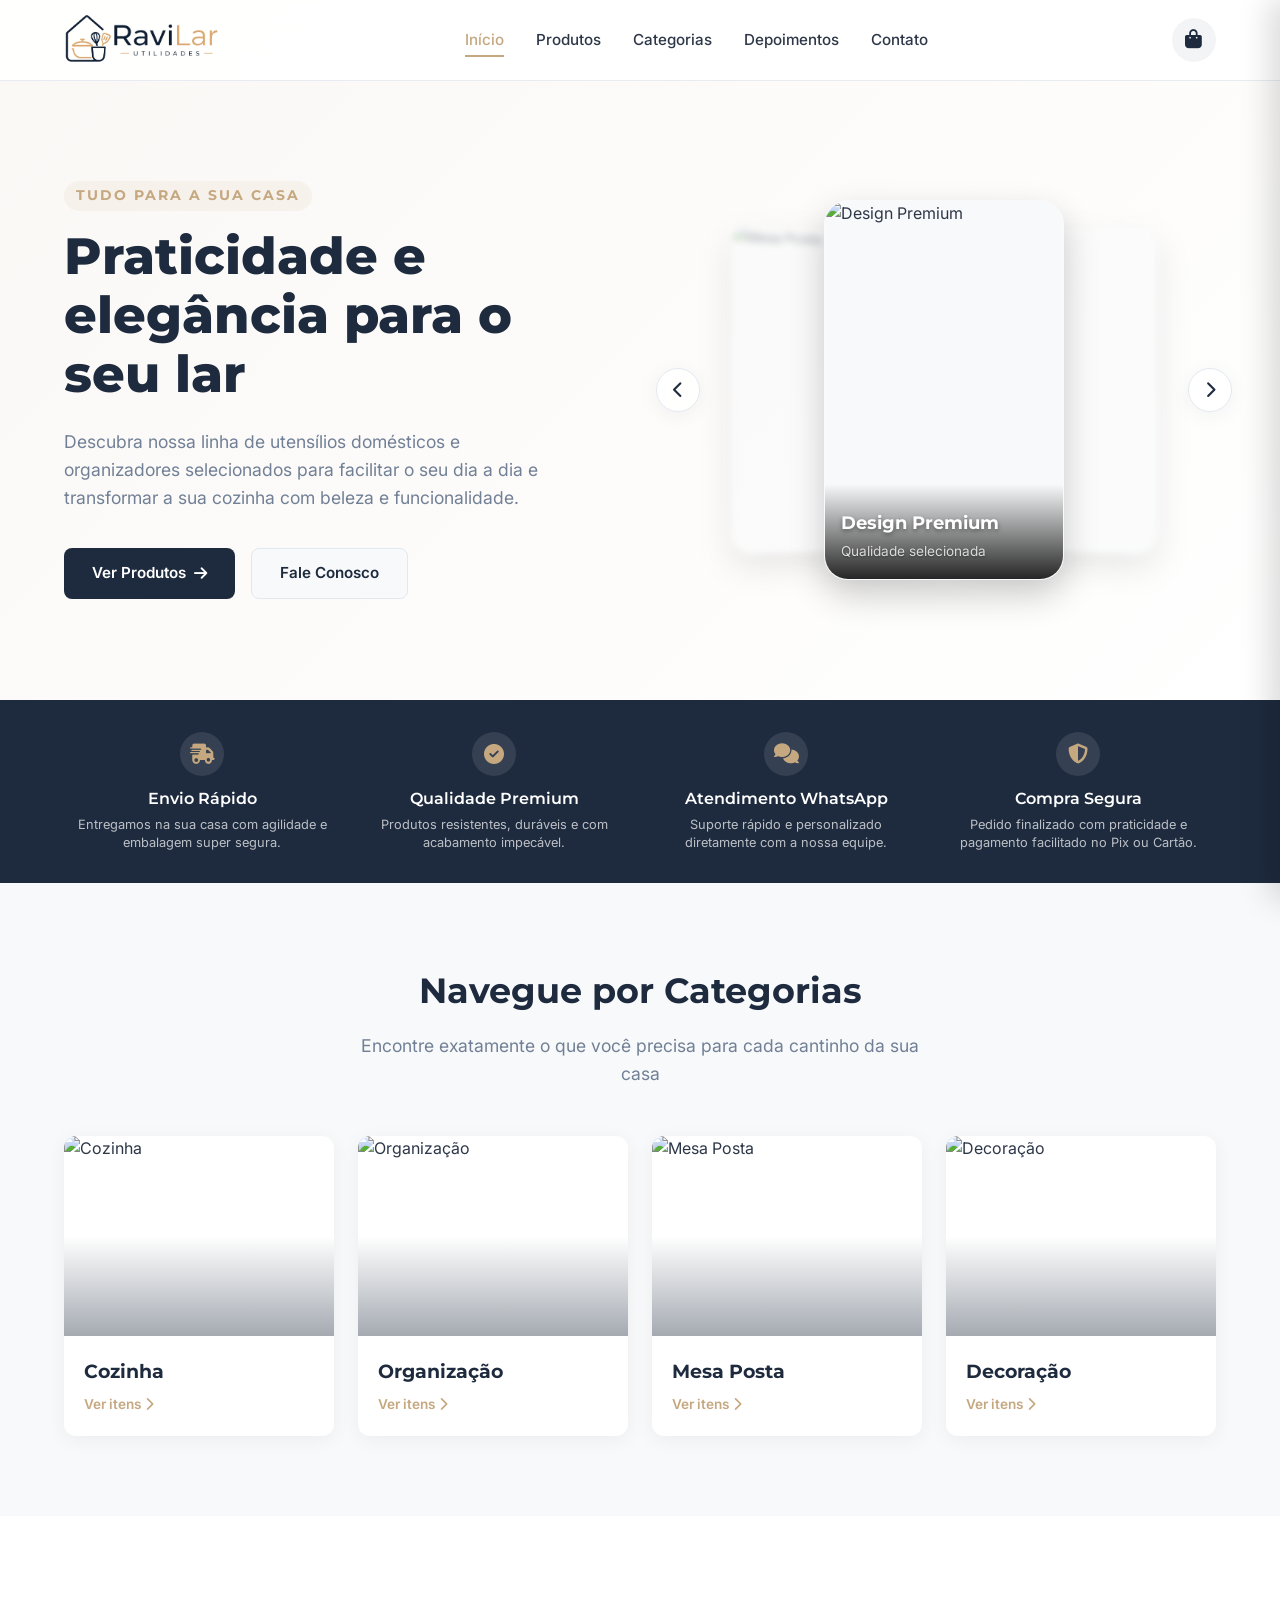
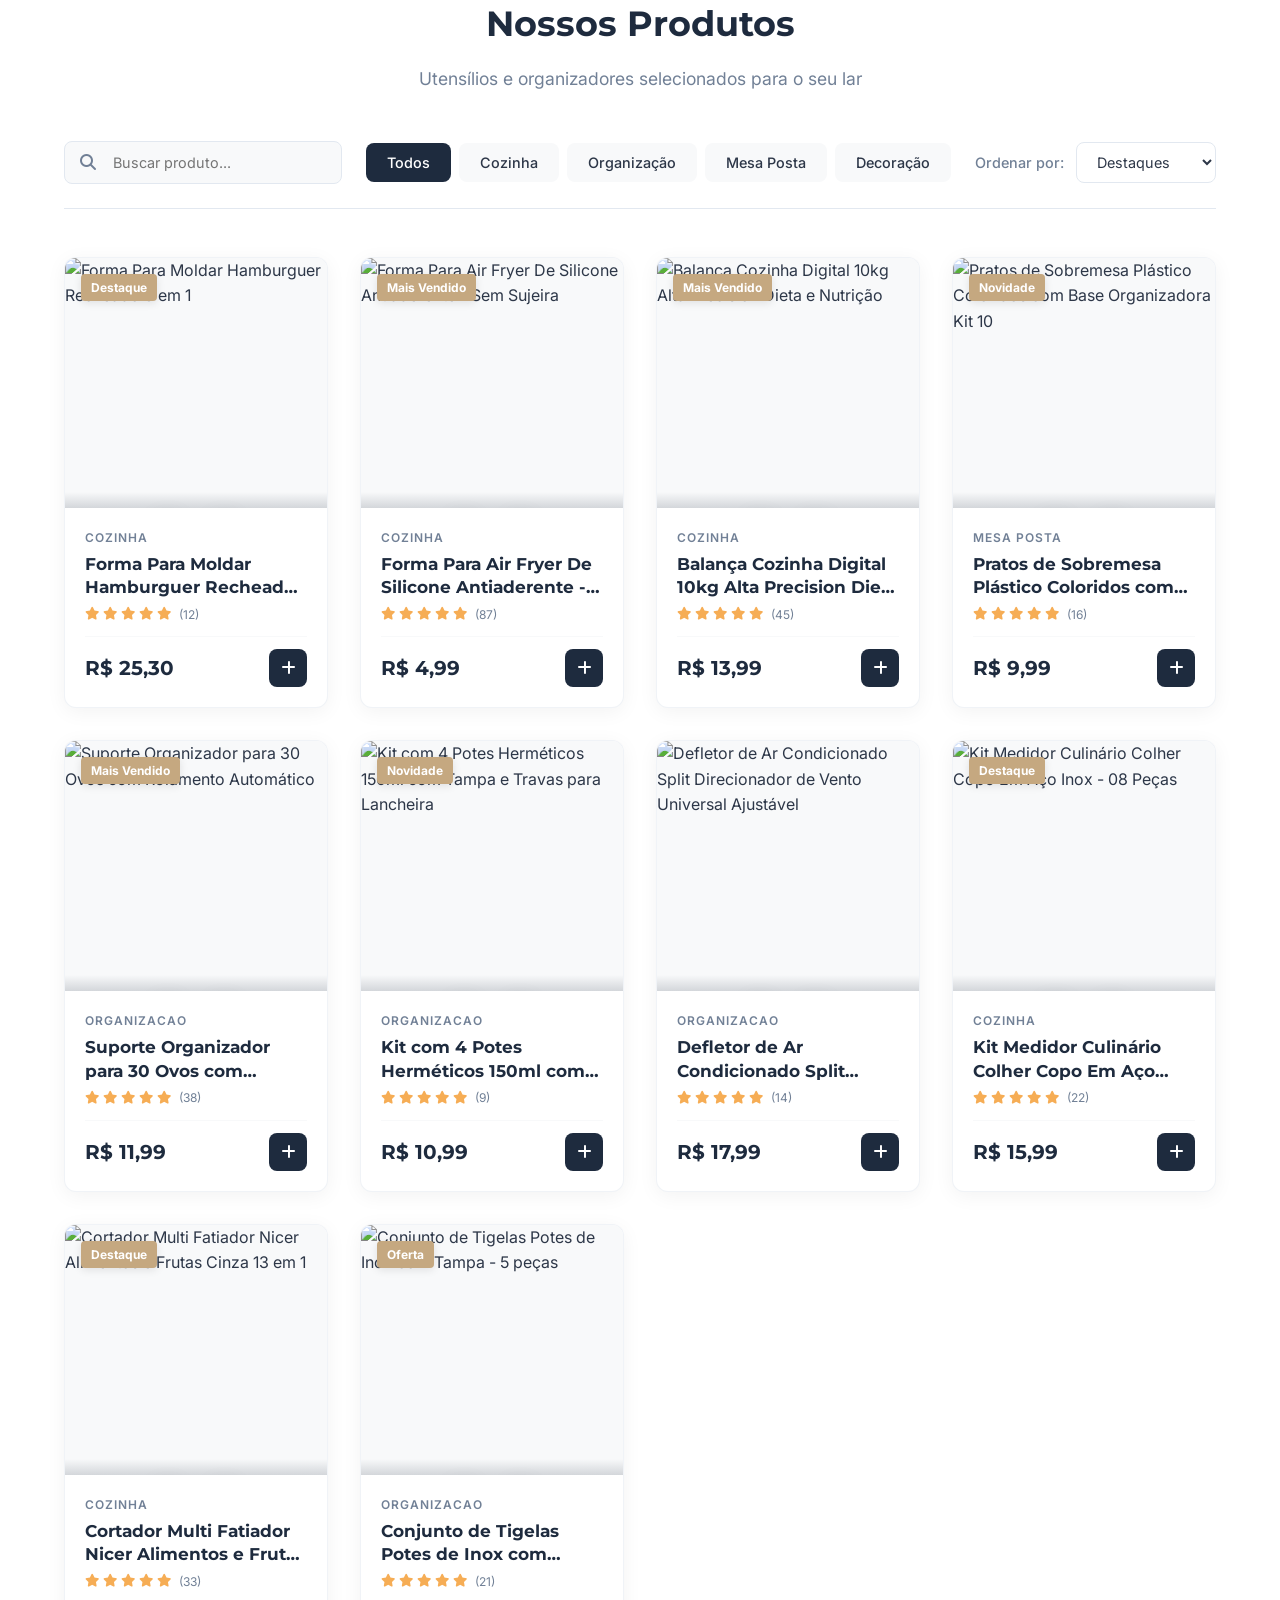
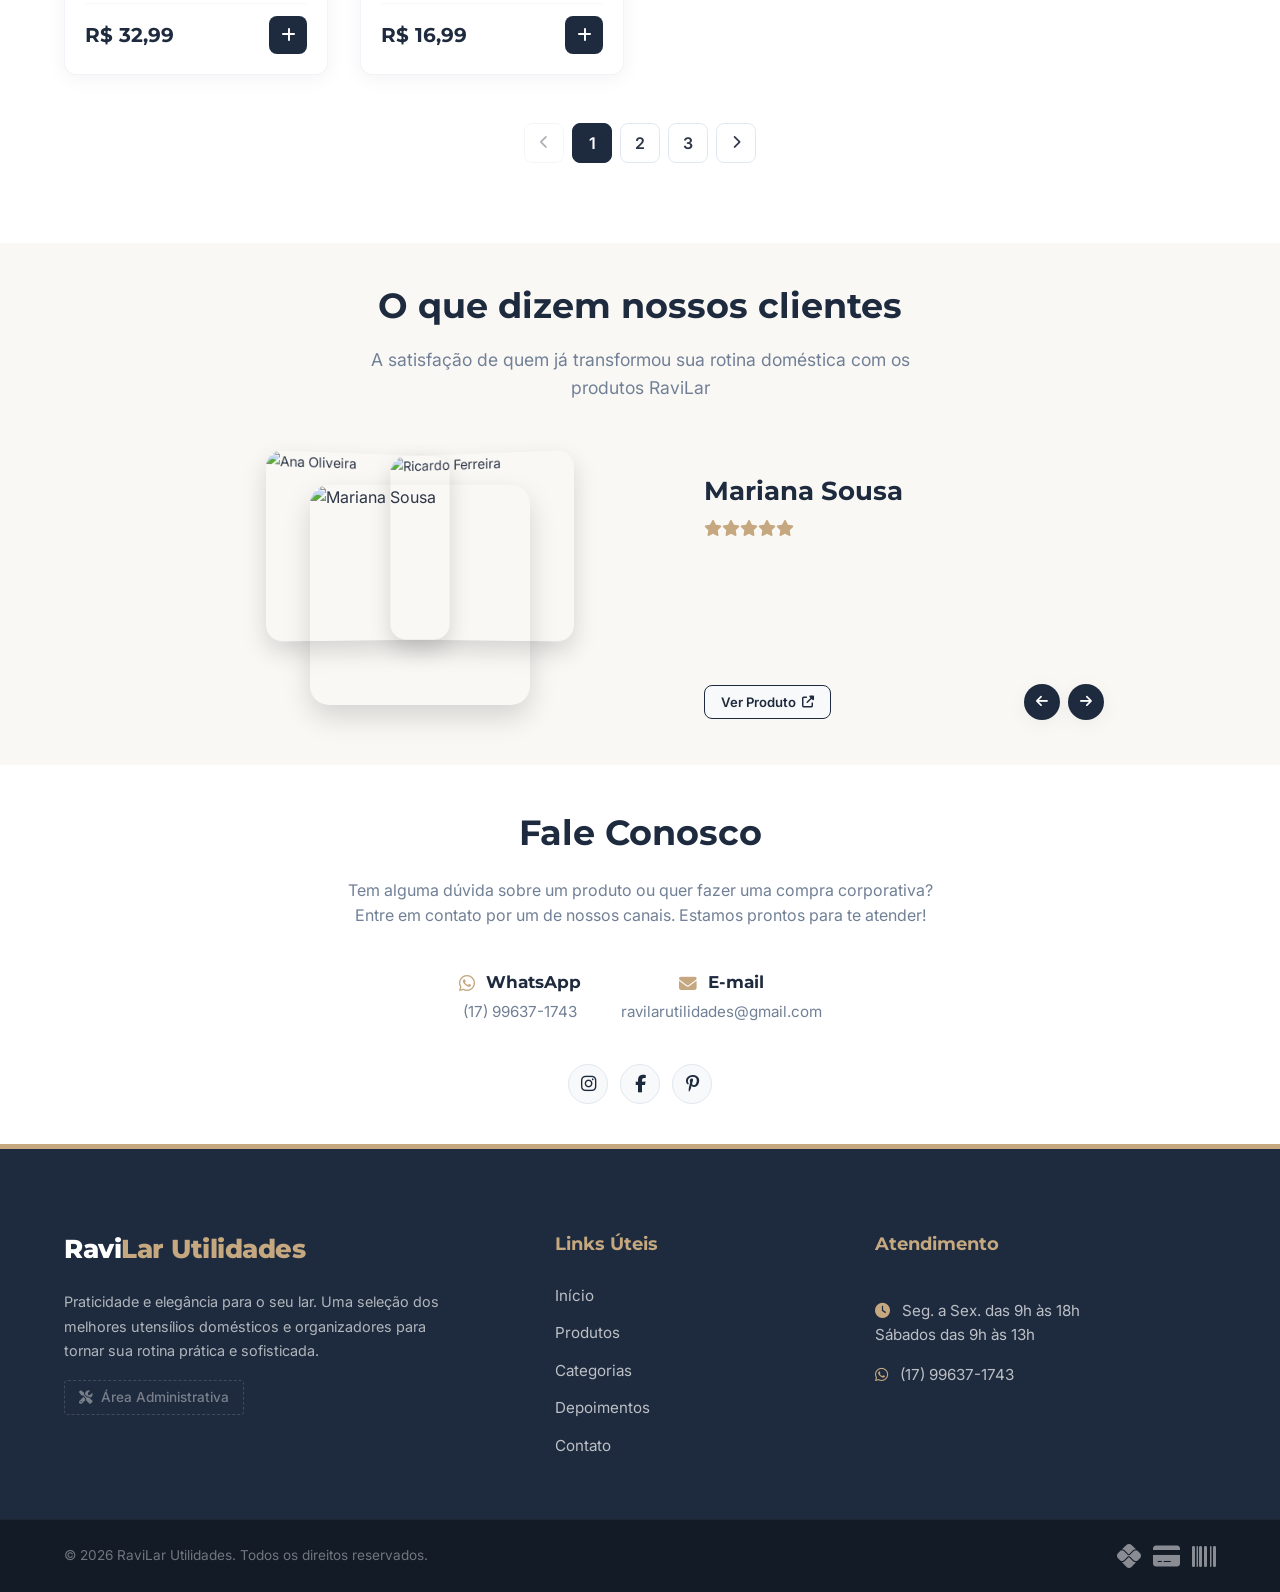
==== commit bca87c0c: "feat: implement flyer generator, custom confirm modals, square review images, and cart image renderi" ====
--- a/index.html
+++ b/index.html
@@ -2,7 +2,7 @@
 <html lang="pt-BR">
 <head>
     <meta charset="UTF-8">
-    <meta name="viewport" content="width=device-width, initial-scale=1.0">
+    <meta name="viewport" content="width=device-width, initial-scale=1.0, viewport-fit=cover">
     <title>RaviLar Utilidades - Utensílios Domésticos e Organização</title>
     
     <!-- Favicon -->
@@ -152,7 +152,7 @@
             <div class="catalog-toolbar">
                 <div class="search-box">
                     <i class="fa-solid fa-magnifying-glass"></i>
-                    <input type="text" id="product-search" placeholder="Buscar produto...">
+                    <input type="search" id="product-search" placeholder="Buscar produto...">
                 </div>
                 <div class="filter-categories" id="filter-categories">
                     <!-- Dynamically populated by app.js -->
@@ -241,16 +241,14 @@
                 
                 <div class="contact-details">
                     <div class="contact-item">
-                        <i class="fa-solid fa-phone contact-icon"></i>
                         <div>
-                            <h4>WhatsApp</h4>
+                            <h4><i class="fa-brands fa-whatsapp" style="margin-right: 6px; color: var(--accent-color); font-size: 1.15rem; vertical-align: middle;"></i> WhatsApp</h4>
                             <p><a href="https://wa.me/5517996371743" target="_blank" class="contact-link">(17) 99637-1743</a></p>
                         </div>
                     </div>
                     <div class="contact-item">
-                        <i class="fa-solid fa-envelope contact-icon"></i>
                         <div>
-                            <h4>E-mail</h4>
+                            <h4><i class="fa-solid fa-envelope" style="margin-right: 6px; color: var(--accent-color); font-size: 1.1rem; vertical-align: middle;"></i> E-mail</h4>
                             <p><a href="mailto:ravilarutilidades@gmail.com" class="contact-link">ravilarutilidades@gmail.com</a></p>
                         </div>
                     </div>
@@ -263,28 +261,6 @@
                 </div>
             </div>
 
-            <!-- Simple Interactive Form -->
-            <div class="contact-form-block">
-                <h3>Envie uma Mensagem</h3>
-                <form id="contact-form">
-                    <div class="form-group">
-                        <label for="contact-name">Seu Nome</label>
-                        <input type="text" id="contact-name" required placeholder="Digite seu nome completo">
-                    </div>
-                    <div class="form-group">
-                        <label for="contact-email">Seu E-mail</label>
-                        <input type="email" id="contact-email" required placeholder="Digite seu e-mail">
-                    </div>
-                    <div class="form-group">
-                        <label for="contact-message">Sua Mensagem</label>
-                        <textarea id="contact-message" required rows="4" placeholder="Como podemos ajudar você?"></textarea>
-                    </div>
-                    <button type="submit" class="btn btn-primary btn-block">Enviar Mensagem <i class="fa-solid fa-paper-plane"></i></button>
-                </form>
-                <div id="form-success-msg" class="form-success-msg hide">
-                    <i class="fa-solid fa-circle-check"></i> Mensagem enviada com sucesso! Responderemos em breve.
-                </div>
-            </div>
         </div>
     </section>
 
@@ -362,7 +338,7 @@
             </div>
             <p class="shipping-info"><i class="fa-solid fa-truck"></i> Frete a combinar no fechamento.</p>
             <button class="btn btn-primary btn-block btn-checkout" id="checkout-trigger-btn" disabled>
-                Finalizar Compra <i class="fa-solid fa-whatsapp"></i>
+                Enviar Compra <i class="fa-brands fa-whatsapp"></i>
             </button>
         </div>
     </div>
@@ -388,11 +364,13 @@
                 <div class="modal-product-info">
                     <span class="modal-product-category" id="modal-product-cat">Categoria</span>
                     <h2 id="modal-product-name">Nome do Produto</h2>
-                    <div class="modal-product-stars">
-                        <i class="fa-solid fa-star"></i><i class="fa-solid fa-star"></i><i class="fa-solid fa-star"></i><i class="fa-solid fa-star"></i><i class="fa-solid fa-star"></i>
-                        <span>(15 avaliações)</span>
-                    </div>
-                    <div class="modal-product-price" id="modal-product-price">R$ 0,00</div>
+                    <div class="modal-product-meta">
+                        <div class="modal-product-stars">
+                            <i class="fa-solid fa-star"></i><i class="fa-solid fa-star"></i><i class="fa-solid fa-star"></i><i class="fa-solid fa-star"></i><i class="fa-solid fa-star"></i>
+                            <span>(15 avaliações)</span>
+                        </div>
+                        <div class="modal-product-price" id="modal-product-price">R$ 0,00</div>
+                    </div>
                     <p class="modal-product-desc" id="modal-product-desc">Descrição completa do produto.</p>
                     
                     <div class="modal-purchase-controls">
@@ -402,7 +380,7 @@
                             <button class="qty-btn" id="qty-plus" aria-label="Aumentar quantidade"><i class="fa-solid fa-plus"></i></button>
                         </div>
                         <button class="btn btn-primary" id="modal-add-to-cart-btn">
-                            Adicionar ao Carrinho <i class="fa-solid fa-bag-shopping"></i>
+                            Adicionar ao Carrinho <i class="fa-solid fa-cart-plus"></i>
                         </button>
                     </div>
                 </div>
@@ -422,12 +400,13 @@
             </div>
             <form id="checkout-form">
                 <div class="form-group">
+                    <label for="checkout-phone">WhatsApp para contato</label>
+                    <input type="tel" id="checkout-phone" required placeholder="Ex: (11) 99999-9999">
+                    <span id="checkout-phone-status" style="font-size: 0.8rem; color: var(--success-color); display: none; margin-top: 4px; font-weight: 600;"></span>
+                </div>
+                <div class="form-group">
                     <label for="checkout-name">Nome Completo</label>
                     <input type="text" id="checkout-name" required placeholder="Ex: João da Silva">
-                </div>
-                <div class="form-group">
-                    <label for="checkout-phone">WhatsApp para contato</label>
-                    <input type="tel" id="checkout-phone" required placeholder="Ex: (11) 99999-9999">
                 </div>
                 <div class="form-row">
                     <div class="form-group col-8">
--- a/style.css
+++ b/style.css
@@ -912,7 +912,7 @@
    TESTIMONIALS SECTION
    ========================================================================== */
 .testimonials-section {
-    padding: 80px 0;
+    padding: 35px 0 25px;
     background-color: var(--bg-cream);
 }
 
@@ -989,14 +989,20 @@
    CONTACT SECTION
    ========================================================================== */
 .contact-section {
-    padding: 80px 0;
+    padding: 40px 0;
 }
 
 .contact-container {
-    display: grid;
-    grid-template-columns: 5fr 7fr;
-    gap: 64px;
-    align-items: start;
+    max-width: 800px;
+    margin: 0 auto;
+    text-align: center;
+}
+
+.contact-info-block {
+    display: flex;
+    flex-direction: column;
+    align-items: center;
+    width: 100%;
 }
 
 .contact-info-block h2 {
@@ -1010,32 +1016,22 @@
 .contact-info-block > p {
     color: var(--text-muted);
     margin-bottom: 40px;
+    max-width: 600px;
 }
 
 .contact-details {
     display: flex;
-    flex-direction: column;
-    gap: 28px;
+    flex-direction: row;
+    justify-content: center;
+    gap: 40px;
     margin-bottom: 40px;
+    width: 100%;
 }
 
 .contact-item {
     display: flex;
-    gap: 20px;
-    align-items: flex-start;
-}
-
-.contact-icon {
-    font-size: 1.25rem;
-    color: var(--accent-color);
-    background-color: var(--accent-light);
-    width: 48px;
-    height: 48px;
-    border-radius: 50%;
-    display: flex;
-    align-items: center;
-    justify-content: center;
-    flex-shrink: 0;
+    justify-content: center;
+    text-align: center;
 }
 
 .contact-item h4 {
@@ -1059,6 +1055,7 @@
 .social-links {
     display: flex;
     gap: 12px;
+    justify-content: center;
 }
 
 .social-links a {
@@ -1456,7 +1453,7 @@
 
 /* Cart Footer Panel */
 .cart-drawer-footer {
-    padding: 24px;
+    padding: 24px 24px calc(24px + env(safe-area-inset-bottom, 12px));
     border-top: 1px solid var(--border-color);
     background-color: var(--bg-light);
 }
@@ -1576,6 +1573,8 @@
 .modal-product-layout {
     display: grid;
     grid-template-columns: 1fr 1.2fr;
+    height: 600px;
+    max-height: 90vh;
 }
 
 .modal-product-image {
@@ -1585,6 +1584,8 @@
     display: flex;
     align-items: center;
     justify-content: center;
+    padding: 24px;
+    min-width: 0; /* Prevents flex children (thumbnails) from expanding grid column width */
 }
 
 .modal-product-image img {
@@ -1594,11 +1595,12 @@
 }
 
 .modal-product-info {
-    padding: 40px;
+    padding: 32px;
+    padding-right: 48px; /* Clear close button area */
     display: flex;
     flex-direction: column;
     overflow-y: auto;
-    max-height: 90vh;
+    max-height: 100%;
 }
 
 .modal-product-category {
@@ -1619,13 +1621,22 @@
     line-height: 1.3;
 }
 
+.modal-product-meta {
+    display: flex;
+    align-items: center;
+    justify-content: space-between;
+    gap: 16px;
+    flex-wrap: wrap;
+    margin-bottom: 20px;
+}
+
 .modal-product-stars {
     display: flex;
     align-items: center;
     gap: 4px;
     color: #F6AD55;
     font-size: 0.85rem;
-    margin-bottom: 20px;
+    margin-bottom: 0;
 }
 
 .modal-product-stars span {
@@ -1639,7 +1650,7 @@
     font-size: 2rem;
     font-weight: 800;
     color: var(--primary-color);
-    margin-bottom: 20px;
+    margin-bottom: 0;
 }
 
 .modal-product-desc {
@@ -1653,7 +1664,7 @@
     display: flex;
     gap: 16px;
     margin-top: auto;
-    flex-wrap: wrap;
+    flex-wrap: nowrap; /* Keep quantity and cart button on the same line */
 }
 
 .quantity-selector {
@@ -1783,8 +1794,13 @@
     }
     
     .contact-container {
-        grid-template-columns: 1fr;
-        gap: 48px;
+        gap: 32px;
+    }
+    
+    .contact-details {
+        flex-direction: column;
+        align-items: center;
+        gap: 20px;
     }
     
     .footer-grid {
@@ -1874,16 +1890,49 @@
     
     /* Modal details responsive */
     .modal-product-layout {
-        grid-template-columns: 1fr;
+        display: flex;
+        flex-direction: column;
+        max-height: 90vh;
+        height: auto;
     }
     
     .modal-product-image {
-        min-height: 250px;
-        height: 250px;
+        min-height: auto;
+        height: auto;
+        padding: 12px 16px 4px 16px;
+        flex-shrink: 0;
+    }
+    
+    .product-gallery-wrapper {
+        gap: 8px !important;
     }
     
     .modal-product-info {
-        padding: 24px;
+        padding: 8px 24px 24px 24px;
+        flex-grow: 1;
+        overflow-y: auto;
+    }
+    
+    .modal-purchase-controls {
+        flex-wrap: nowrap !important;
+        gap: 12px !important;
+    }
+    
+    .modal-purchase-controls .btn-primary {
+        padding: 12px 16px !important;
+        font-size: 0.85rem !important;
+        white-space: nowrap;
+    }
+    
+    .modal-purchase-controls .qty-btn {
+        width: 40px !important;
+        height: 40px !important;
+    }
+    
+    .modal-purchase-controls .qty-val {
+        padding: 0 8px !important;
+        min-width: 32px !important;
+        font-size: 0.95rem !important;
     }
     
     /* Checkout modal form fields responsive */
@@ -1938,7 +1987,25 @@
     }
     
     .categories-grid {
-        grid-template-columns: 1fr;
+        grid-template-columns: repeat(2, 1fr);
+        gap: 12px;
+    }
+
+    .category-img-container {
+        height: 120px;
+    }
+
+    .category-info {
+        padding: 12px 10px;
+    }
+
+    .category-info h3 {
+        font-size: 0.95rem;
+        margin-bottom: 4px;
+    }
+
+    .category-info span {
+        font-size: 0.78rem;
     }
     
     .testimonials-grid {
@@ -2440,7 +2507,8 @@
 
 .gallery-main {
     width: 100%;
-    height: 350px;
+    aspect-ratio: 1 / 1;
+    height: auto;
     border-radius: var(--border-radius-sm);
     overflow: hidden;
     background-color: var(--bg-light);
@@ -2561,11 +2629,12 @@
     
     /* Layout details page sheet style for mobile */
     .modal-container {
-        max-height: 85vh;
+        max-height: 93vh;
         border-radius: var(--border-radius) var(--border-radius) 0 0;
         position: fixed;
         bottom: 0;
         margin: 0;
+        overflow: hidden; /* Prevent form/details contents from spilling out */
     }
 
     .modal-overlay {
@@ -2574,15 +2643,63 @@
     }
 
     .gallery-main {
-        height: 250px;
+        height: auto;
+        aspect-ratio: 1 / 1;
+    }
+    
+    .modal-product-layout {
+        display: flex;
+        flex-direction: column;
+        max-height: 93vh;
+        height: auto;
     }
     
     .modal-product-info {
-        padding: 20px 16px 32px !important;
+        padding: 8px 16px calc(32px + env(safe-area-inset-bottom, 12px)) !important;
+        flex-grow: 1;
+        overflow-y: auto;
+        max-height: none !important;
+    }
+    
+    #checkout-form {
+        padding: 20px 24px calc(32px + env(safe-area-inset-bottom, 12px)) !important;
+        max-height: calc(93vh - 120px) !important;
+        overflow-y: auto;
     }
     
     .modal-product-info h2 {
         font-size: 1.4rem !important;
+    }
+
+    /* Horizontal scroll for categories on mobile */
+    .filter-categories {
+        display: flex !important;
+        flex-wrap: nowrap !important;
+        overflow-x: auto !important;
+        -webkit-overflow-scrolling: touch !important;
+        gap: 8px !important;
+        padding: 4px 0 !important;
+        margin: 0 0 16px !important;
+        justify-content: flex-start !important;
+        scrollbar-width: none !important;
+        width: 100% !important;
+    }
+    .filter-categories::-webkit-scrollbar {
+        display: none !important;
+    }
+    .filter-btn {
+        flex-shrink: 0 !important;
+    }
+
+    /* Increase pagination button size for mobile fingers */
+    .pagination-btn {
+        width: 44px !important;
+        height: 44px !important;
+        font-size: 0.95rem !important;
+    }
+    .catalog-pagination {
+        gap: 10px !important;
+        margin-top: 36px !important;
     }
 }
 
@@ -2610,19 +2727,25 @@
    ========================================================================== */
 .admin-tabs {
     display: flex;
-    gap: 8px;
+    gap: 6px;
     margin-bottom: 32px;
     border-bottom: 2px solid var(--border-color);
     padding-bottom: 0;
     flex-wrap: wrap;
 }
 
+@media (max-width: 768px) {
+    .admin-tabs {
+        justify-content: center;
+    }
+}
+
 .admin-tab-btn {
-    padding: 12px 24px;
+    padding: 10px 16px;
     background: none;
     border: none;
     font-family: var(--font-title);
-    font-size: 0.95rem;
+    font-size: 0.85rem;
     font-weight: 600;
     color: var(--text-muted);
     cursor: pointer;
@@ -2631,7 +2754,7 @@
     border-bottom: 3px solid transparent;
     display: flex;
     align-items: center;
-    gap: 8px;
+    gap: 6px;
 }
 
 .admin-tab-btn:hover {
@@ -2693,8 +2816,8 @@
 
 .ct-image {
     position: absolute;
-    width: 180px;
-    height: 240px;
+    width: 220px;
+    height: 220px;
     object-fit: cover;
     border-radius: 1.2rem;
     box-shadow: 0 12px 28px rgba(0, 0, 0, 0.15);
@@ -2760,8 +2883,8 @@
         gap: 24px;
     }
     .ct-image {
-        width: 160px;
-        height: 210px;
+        width: 180px;
+        height: 180px;
     }
 }
 
@@ -2778,8 +2901,8 @@
     }
     
     .ct-image {
-        width: 140px;
-        height: 190px;
+        width: 150px;
+        height: 150px;
     }
     
     .testimonials-content-wrapper {
@@ -2940,3 +3063,688 @@
         right: 0px;
     }
 }
+
+/* ==========================================================================
+   ADMIN LOGIN SCREEN & PASSWORD TOGGLE STYLES
+   ========================================================================== */
+.admin-login-overlay {
+    position: fixed;
+    top: 0;
+    left: 0;
+    width: 100%;
+    height: 100%;
+    background-color: var(--primary-color);
+    display: flex;
+    align-items: center;
+    justify-content: center;
+    z-index: 9999;
+    padding: 20px;
+    background-image: linear-gradient(135deg, var(--primary-color) 0%, var(--primary-hover) 100%);
+}
+
+.login-card {
+    background-color: var(--bg-white);
+    padding: 40px;
+    border-radius: var(--border-radius);
+    box-shadow: var(--box-shadow-modal);
+    width: 100%;
+    max-width: 420px;
+    text-align: center;
+    animation: modalReveal 0.4s cubic-bezier(0.16, 1, 0.3, 1) forwards;
+}
+
+.login-logo {
+    max-width: 180px;
+    margin-bottom: 24px;
+}
+
+.login-card h2 {
+    font-family: var(--font-title);
+    color: var(--primary-color);
+    font-size: 1.5rem;
+    font-weight: 700;
+    margin-bottom: 8px;
+}
+
+.login-card p {
+    color: var(--text-muted);
+    font-size: 0.9rem;
+    margin-bottom: 32px;
+}
+
+.password-input-wrapper {
+    position: relative;
+    width: 100%;
+}
+
+.password-toggle-btn {
+    position: absolute;
+    right: 14px;
+    top: 50%;
+    transform: translateY(-50%);
+    background: none;
+    border: none;
+    color: var(--text-muted);
+    cursor: pointer;
+    font-size: 1.1rem;
+    transition: var(--transition-smooth);
+    padding: 4px;
+    display: flex;
+    align-items: center;
+    justify-content: center;
+}
+
+.password-toggle-btn:hover {
+    color: var(--primary-color);
+}
+
+.login-error-message {
+    background-color: rgba(197, 48, 48, 0.1);
+    color: var(--error-color);
+    padding: 12px;
+    border-radius: var(--border-radius-sm);
+    font-size: 0.85rem;
+    font-weight: 600;
+    margin-bottom: 20px;
+    display: none;
+    align-items: center;
+    justify-content: center;
+    gap: 8px;
+}
+
+/* ==========================================================================
+   FLYER GENERATOR & PRINT STYLES
+   ========================================================================== */
+.flyer-product-select-list {
+    scrollbar-width: thin;
+}
+
+.flyer-select-item {
+    display: flex;
+    align-items: center;
+    gap: 12px;
+    padding: 8px 12px;
+    border: 1px solid var(--border-color);
+    border-radius: 6px;
+    background-color: var(--bg-white);
+    cursor: pointer;
+    transition: var(--transition-smooth);
+    user-select: none;
+}
+
+.flyer-select-item:hover {
+    border-color: var(--primary-color);
+    background-color: rgba(229, 62, 62, 0.02);
+}
+
+.flyer-select-item.selected {
+    border-color: var(--primary-color);
+    background-color: rgba(229, 62, 62, 0.05);
+}
+
+.flyer-select-img {
+    width: 40px;
+    height: 40px;
+    object-fit: cover;
+    border-radius: 4px;
+    background-color: var(--bg-light);
+    border: 1px solid var(--border-color);
+}
+
+.flyer-select-info {
+    flex-grow: 1;
+    display: flex;
+    flex-direction: column;
+    gap: 2px;
+    min-width: 0;
+}
+
+.flyer-select-name {
+    font-size: 0.85rem;
+    font-weight: 600;
+    color: var(--text-dark);
+    white-space: nowrap;
+    overflow: hidden;
+    text-overflow: ellipsis;
+}
+
+.flyer-select-price {
+    font-size: 0.8rem;
+    font-weight: 700;
+    color: var(--primary-color);
+}
+
+.flyer-select-checkbox {
+    width: 18px;
+    height: 18px;
+    accent-color: var(--primary-color);
+    cursor: pointer;
+}
+
+/* A4 Sheet Preview Canvas */
+.flyer-a4-sheet {
+    width: 794px;
+    height: 1123px;
+    background-color: #ffffff;
+    box-shadow: 0 10px 30px rgba(0, 0, 0, 0.25);
+    border-radius: var(--border-radius-sm);
+    display: flex;
+    flex-direction: column;
+    overflow: hidden;
+    box-sizing: border-box;
+    flex-shrink: 0;
+    transform: scale(0.58);
+    transform-origin: top center;
+    margin-bottom: -470px;
+}
+
+.flyer-preview-body {
+    background-color: #525659;
+    display: flex;
+    justify-content: center;
+    align-items: flex-start;
+    padding: 20px;
+    height: 680px;
+    overflow: hidden;
+    position: relative;
+}
+
+.flyer-header {
+    padding: 24px;
+    display: flex;
+    align-items: center;
+    gap: 20px;
+    position: relative;
+    box-shadow: 0 4px 10px rgba(0,0,0,0.05);
+    border-bottom: 1px solid #edf2f7;
+}
+
+.flyer-logo-area {
+    width: 140px;
+    height: 55px;
+    display: flex;
+    align-items: center;
+    justify-content: center;
+    padding: 0;
+    flex-shrink: 0;
+}
+
+.flyer-logo-img {
+    max-width: 100%;
+    max-height: 100%;
+    object-fit: contain;
+}
+
+.flyer-header-content {
+    display: flex;
+    flex-direction: column;
+    gap: 4px;
+    color: inherit;
+}
+
+.flyer-header-content h1 {
+    font-family: var(--font-title);
+    font-size: 2.2rem;
+    font-weight: 800;
+    margin: 0;
+    text-transform: uppercase;
+    letter-spacing: 0.5px;
+    line-height: 1.1;
+    text-shadow: 0 2px 4px rgba(0,0,0,0.1);
+}
+
+.flyer-header-content h2 {
+    font-size: 1.25rem;
+    font-weight: 600;
+    margin: 0;
+    opacity: 0.9;
+}
+
+.flyer-badge-validity {
+    display: inline-block;
+    background-color: #FEEBC8;
+    color: #C05621;
+    font-size: 0.85rem;
+    font-weight: 700;
+    padding: 4px 12px;
+    border-radius: 9999px;
+    margin-top: 4px;
+    align-self: flex-start;
+}
+
+.flyer-body {
+    flex-grow: 1;
+    padding: 32px;
+    display: flex;
+    flex-direction: column;
+    justify-content: flex-start;
+    background-color: #fff;
+    overflow: hidden;
+}
+
+.flyer-grid {
+    display: grid;
+    gap: 20px;
+    height: 100%;
+    align-content: start;
+}
+
+.flyer-grid.col-2 {
+    grid-template-columns: repeat(2, 1fr);
+}
+
+.flyer-grid.col-3 {
+    grid-template-columns: repeat(3, 1fr);
+}
+
+.flyer-grid.col-4 {
+    grid-template-columns: repeat(4, 1fr);
+}
+
+/* Flyer Product Card */
+.flyer-card {
+    background-color: white;
+    border: 2px solid #edf2f7;
+    border-radius: 8px;
+    padding: 16px;
+    display: flex;
+    flex-direction: column;
+    align-items: center;
+    text-align: center;
+    position: relative;
+    box-sizing: border-box;
+    box-shadow: 0 2px 4px rgba(0,0,0,0.02);
+}
+
+.flyer-card-img-wrapper {
+    width: 100%;
+    height: 120px;
+    display: flex;
+    align-items: center;
+    justify-content: center;
+    margin-bottom: 12px;
+    overflow: hidden;
+    background-color: var(--bg-white);
+}
+
+.flyer-card-img {
+    max-width: 100%;
+    max-height: 100%;
+    object-fit: contain;
+}
+
+.flyer-card-title {
+    font-size: 0.9rem;
+    font-weight: 700;
+    color: var(--text-dark);
+    margin-bottom: 8px;
+    height: auto;
+    line-height: 1.3;
+    display: block;
+    overflow: visible;
+}
+
+.flyer-card-price-tag {
+    display: flex;
+    align-items: flex-start;
+    color: #E53E3E;
+    font-family: var(--font-title);
+    margin-top: auto;
+}
+
+.flyer-price-currency {
+    font-size: 0.9rem;
+    font-weight: 800;
+    margin-top: 4px;
+    margin-right: 2px;
+}
+
+.flyer-price-integer {
+    font-size: 2.3rem;
+    font-weight: 900;
+    line-height: 0.9;
+}
+
+.flyer-price-cents {
+    font-size: 0.9rem;
+    font-weight: 800;
+    margin-top: 4px;
+    border-bottom: 2px solid #E53E3E;
+    line-height: 1;
+}
+
+.flyer-card-badge {
+    position: absolute;
+    top: 8px;
+    left: 8px;
+    background-color: #E53E3E;
+    color: white;
+    font-size: 0.65rem;
+    font-weight: 800;
+    padding: 3px 6px;
+    border-radius: 4px;
+    text-transform: uppercase;
+}
+
+.flyer-empty-state {
+    grid-column: 1 / -1;
+    display: flex;
+    flex-direction: column;
+    align-items: center;
+    justify-content: center;
+    height: 100%;
+    padding: 80px 0;
+    text-align: center;
+}
+
+.flyer-empty-state p {
+    color: var(--text-muted);
+    font-size: 0.95rem;
+}
+
+.flyer-footer {
+    padding: 16px 24px;
+    text-align: center;
+    background-color: white;
+}
+
+.flyer-footer-divider {
+    border-top: 2px dashed #edf2f7;
+    margin-bottom: 12px;
+}
+
+.flyer-footer p {
+    font-size: 0.65rem;
+    color: var(--text-muted);
+    line-height: 1.4;
+    margin: 0;
+}
+
+/* Print Styles */
+@media print {
+    /* Hide all main elements of the site */
+    header, footer, nav, .admin-tabs, .flyer-controls-card, .admin-card-header, .admin-status-toast {
+        display: none !important;
+    }
+    
+    body > :not(main) {
+        display: none !important;
+    }
+    
+    /* Reset layout of all parent containers of the flyer sheet */
+    .admin-container, main, #tab-panfleto, .admin-content-grid, .flyer-preview-card, .admin-card-body {
+        display: contents !important;
+        position: static !important;
+        margin: 0 !important;
+        padding: 0 !important;
+        width: auto !important;
+        height: auto !important;
+        border: none !important;
+        box-shadow: none !important;
+        transform: none !important;
+        background: transparent !important;
+    }
+    
+    body, html {
+        background: #fff !important;
+        margin: 0 !important;
+        padding: 0 !important;
+        width: 210mm !important;
+        height: 297mm !important;
+        overflow: hidden !important;
+    }
+
+    #flyer-a4-sheet {
+        position: absolute !important;
+        left: 0 !important;
+        top: 0 !important;
+        width: 210mm !important;
+        height: 297mm !important;
+        max-height: 297mm !important;
+        max-width: 210mm !important;
+        box-shadow: none !important;
+        margin: 0 !important;
+        padding: 0 !important;
+        border: none !important;
+        transform: none !important;
+        box-sizing: border-box !important;
+        background: white !important;
+        display: flex !important;
+        flex-direction: column !important;
+    }
+
+    #flyer-a4-sheet, #flyer-a4-sheet * {
+        -webkit-print-color-adjust: exact !important;
+        print-color-adjust: exact !important;
+    }
+    
+    @page {
+        size: A4 portrait;
+        margin: 0;
+    }
+}
+
+/* Header alignment options */
+.flyer-header.align-left {
+    flex-direction: row !important;
+    align-items: center !important;
+    justify-content: flex-start !important;
+    text-align: left !important;
+}
+.flyer-header.align-left .flyer-header-content {
+    align-items: flex-start !important;
+}
+.flyer-header.align-left .flyer-badge-validity {
+    align-self: flex-start !important;
+}
+
+.flyer-header.align-center {
+    flex-direction: column !important;
+    align-items: center !important;
+    justify-content: center !important;
+    text-align: center !important;
+    gap: 12px !important;
+}
+.flyer-header.align-center .flyer-header-content {
+    align-items: center !important;
+}
+.flyer-header.align-center .flyer-badge-validity {
+    align-self: center !important;
+}
+
+.flyer-header.align-right {
+    flex-direction: row-reverse !important;
+    align-items: center !important;
+    justify-content: space-between !important;
+    text-align: right !important;
+}
+.flyer-header.align-right .flyer-header-content {
+    align-items: flex-end !important;
+}
+.flyer-header.align-right .flyer-badge-validity {
+    align-self: flex-end !important;
+}
+
+/* Compact Layout Modifications */
+
+/* 7 to 9 items: Medium compactness */
+.flyer-a4-sheet.compact-medium .flyer-header {
+    padding: 16px;
+    gap: 16px;
+}
+.flyer-a4-sheet.compact-medium .flyer-logo-area {
+    width: 120px;
+    height: 45px;
+    padding: 0;
+}
+.flyer-a4-sheet.compact-medium .flyer-header-content h1 {
+    font-size: 1.5rem;
+}
+.flyer-a4-sheet.compact-medium .flyer-header-content h2 {
+    font-size: 0.95rem;
+}
+.flyer-a4-sheet.compact-medium .flyer-badge-validity {
+    font-size: 0.7rem;
+    padding: 3px 8px;
+}
+.flyer-a4-sheet.compact-medium .flyer-body {
+    padding: 16px;
+}
+.flyer-a4-sheet.compact-medium .flyer-grid {
+    gap: 14px;
+}
+.flyer-a4-sheet.compact-medium .flyer-card {
+    padding: 12px;
+}
+.flyer-a4-sheet.compact-medium .flyer-card-img-wrapper {
+    height: 95px;
+    margin-bottom: 8px;
+    aspect-ratio: auto;
+}
+.flyer-a4-sheet.compact-medium .flyer-card-title {
+    font-size: 0.8rem;
+    margin-bottom: 6px;
+    height: auto;
+    line-height: 1.2;
+}
+.flyer-a4-sheet.compact-medium .flyer-price-integer {
+    font-size: 1.9rem;
+}
+.flyer-a4-sheet.compact-medium .flyer-price-currency,
+.flyer-a4-sheet.compact-medium .flyer-price-cents {
+    font-size: 0.8rem;
+}
+
+/* 10 or more items: Extra compactness */
+.flyer-a4-sheet.compact-extra .flyer-header {
+    padding: 12px 16px;
+    gap: 12px;
+}
+.flyer-a4-sheet.compact-extra .flyer-logo-area {
+    width: 100px;
+    height: 38px;
+    padding: 0;
+}
+.flyer-a4-sheet.compact-extra .flyer-header-content h1 {
+    font-size: 1.3rem;
+}
+.flyer-a4-sheet.compact-extra .flyer-header-content h2 {
+    font-size: 0.85rem;
+}
+.flyer-a4-sheet.compact-extra .flyer-badge-validity {
+    font-size: 0.65rem;
+    padding: 2px 6px;
+    margin-top: 2px;
+}
+.flyer-a4-sheet.compact-extra .flyer-body {
+    padding: 12px;
+}
+.flyer-a4-sheet.compact-extra .flyer-grid {
+    gap: 10px;
+}
+.flyer-a4-sheet.compact-extra .flyer-card {
+    padding: 8px;
+    border-width: 1px;
+}
+.flyer-a4-sheet.compact-extra .flyer-card-img-wrapper {
+    height: 75px;
+    margin-bottom: 4px;
+    aspect-ratio: auto;
+}
+.flyer-a4-sheet.compact-extra .flyer-card-title {
+    font-size: 0.72rem;
+    margin-bottom: 4px;
+    height: auto;
+    line-height: 1.1;
+}
+.flyer-a4-sheet.compact-extra .flyer-price-integer {
+    font-size: 1.55rem;
+}
+.flyer-a4-sheet.compact-extra .flyer-price-currency,
+.flyer-a4-sheet.compact-extra .flyer-price-cents {
+    font-size: 0.72rem;
+}
+.flyer-a4-sheet.compact-extra .flyer-card-badge {
+    top: 4px;
+    left: 4px;
+    padding: 2px 4px;
+    font-size: 0.6rem;
+}
+.flyer-a4-sheet.compact-extra .flyer-footer {
+    padding: 10px 16px;
+}
+.flyer-a4-sheet.compact-extra .flyer-footer p {
+    font-size: 0.55rem;
+}
+.flyer-a4-sheet.compact-extra .flyer-footer-divider {
+    margin-bottom: 6px;
+}
+
+/* Saved Flyer List Premium Layout */
+.saved-flyer-item {
+    display: flex;
+    align-items: center;
+    justify-content: space-between;
+    padding: 10px 12px;
+    background-color: var(--bg-light);
+    border: 1px solid var(--border-color);
+    border-radius: 6px;
+    gap: 8px;
+    transition: all 0.2s ease;
+}
+
+.saved-flyer-item:hover {
+    background-color: var(--bg-white);
+    box-shadow: 0 4px 12px rgba(0,0,0,0.06);
+    border-color: var(--primary-color);
+    transform: translateY(-1px);
+}
+
+.saved-flyer-item span {
+    font-size: 0.82rem;
+    font-weight: 600;
+    color: var(--text-dark);
+    white-space: nowrap;
+    overflow: hidden;
+    text-overflow: ellipsis;
+    flex-grow: 1;
+}
+
+.saved-flyer-actions {
+    display: flex;
+    gap: 6px;
+    flex-shrink: 0;
+}
+
+.saved-flyer-actions button {
+    padding: 6px 10px;
+    border: none;
+    border-radius: 4px;
+    cursor: pointer;
+    font-size: 0.8rem;
+    display: flex;
+    align-items: center;
+    justify-content: center;
+    transition: all 0.2s ease;
+}
+
+.saved-flyer-actions button.btn-load {
+    background-color: #2b6cb0;
+    color: white;
+}
+
+.saved-flyer-actions button.btn-load:hover {
+    background-color: #1a4f76;
+}
+
+.saved-flyer-actions button.btn-del {
+    background-color: var(--error-color);
+    color: white;
+}
+
+.saved-flyer-actions button.btn-del:hover {
+    background-color: #c53030;
+}
+
+
+
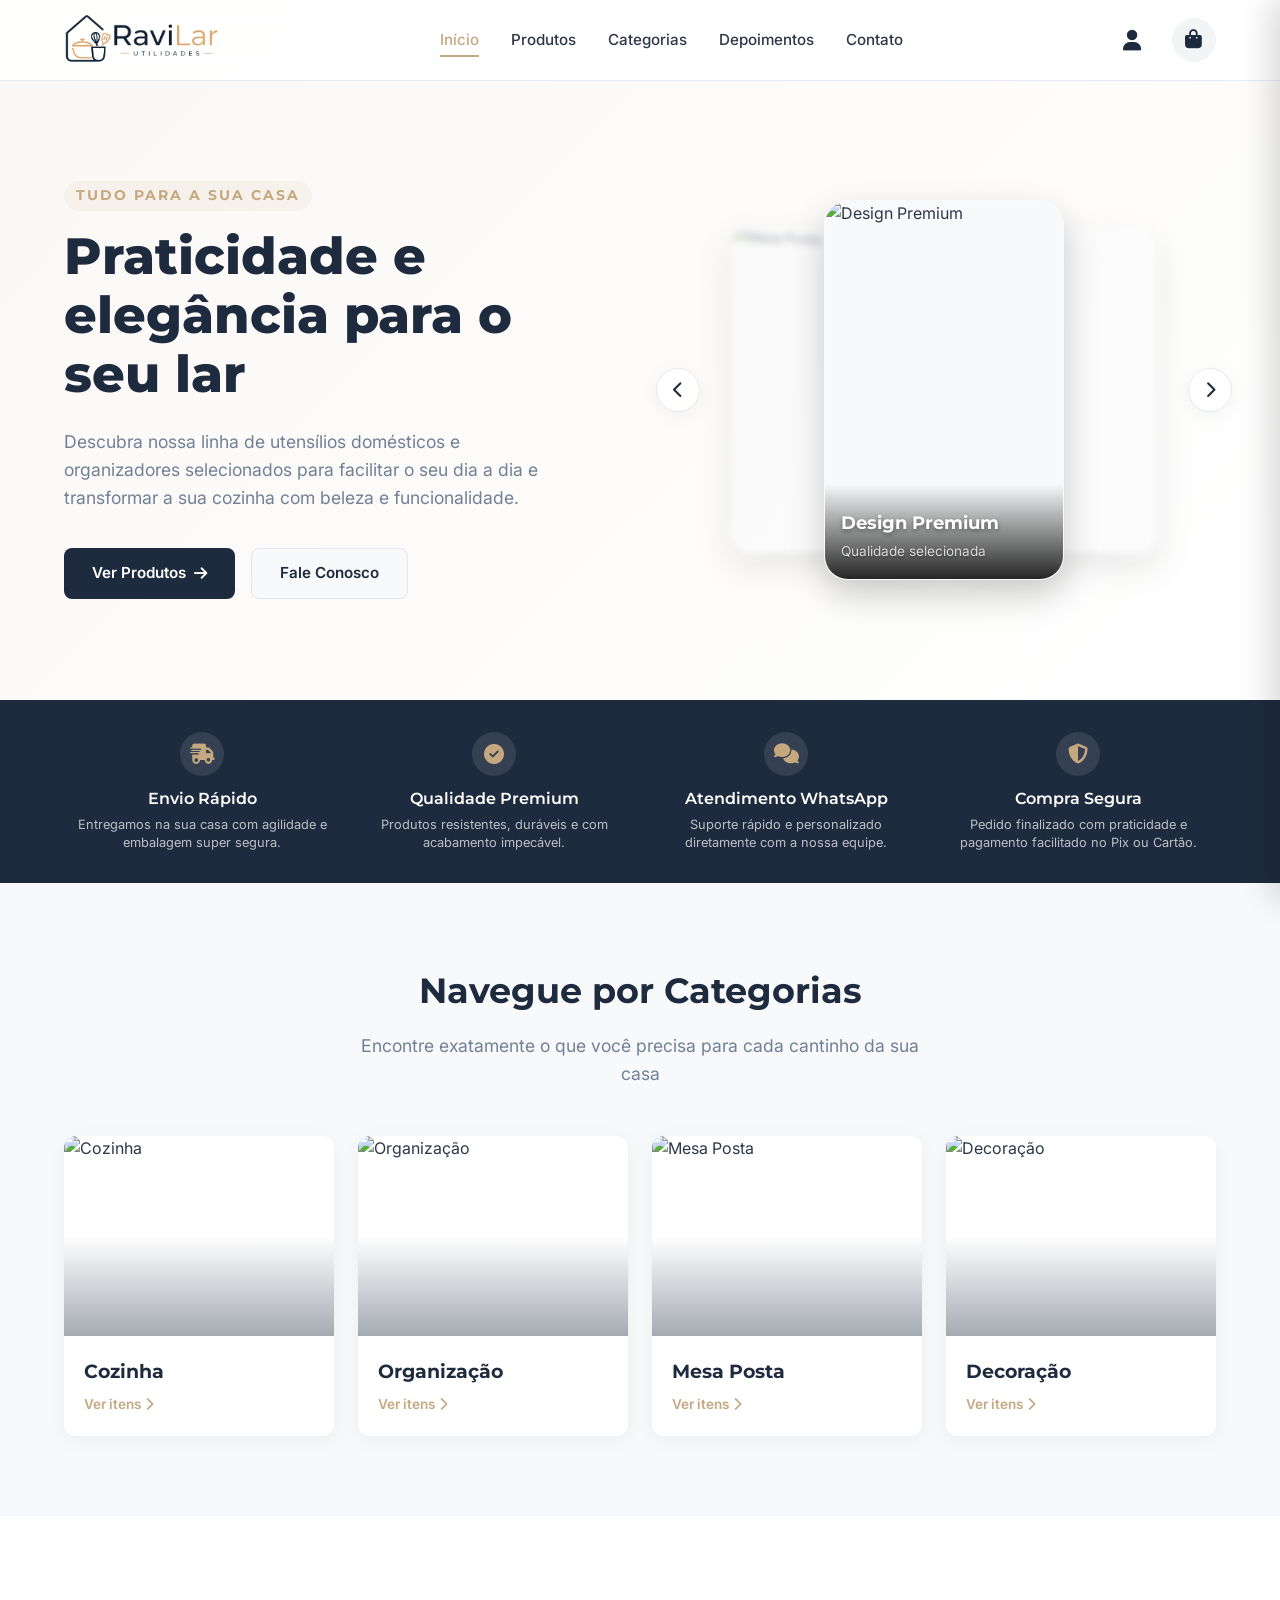
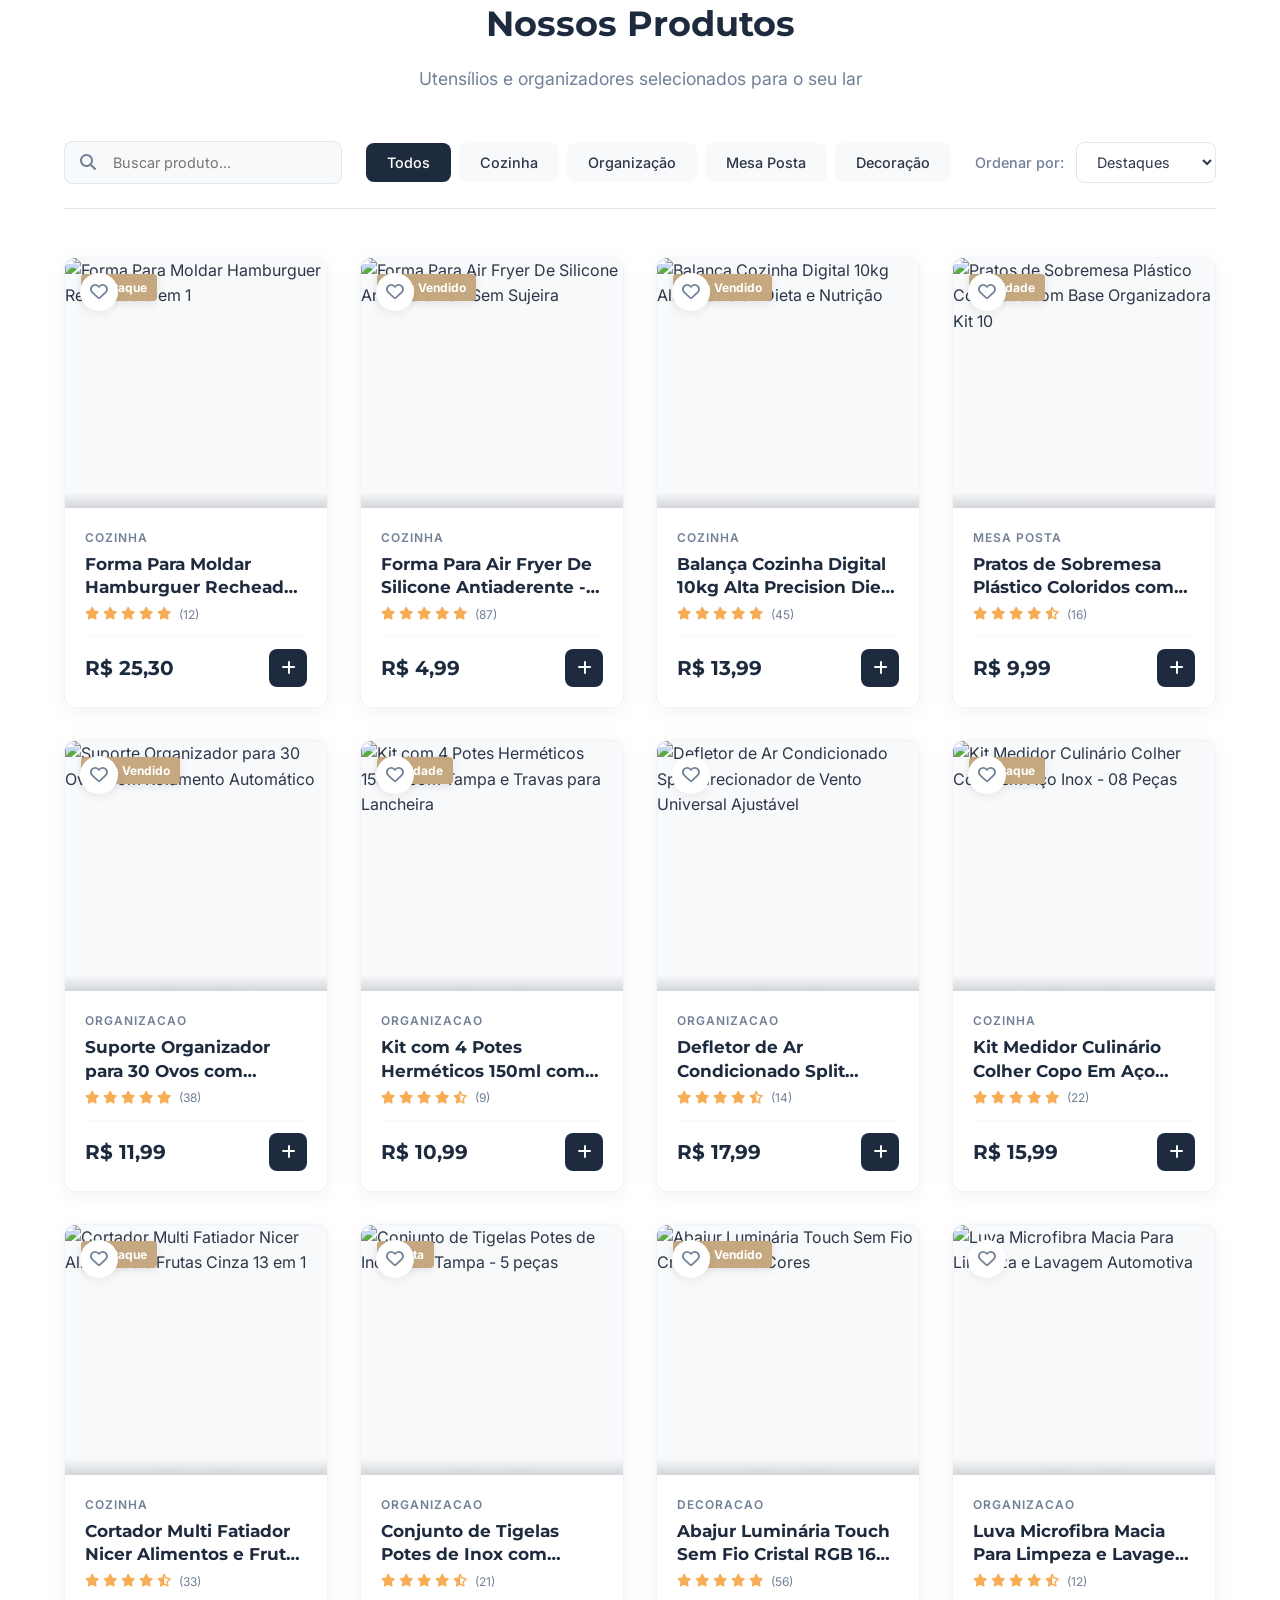
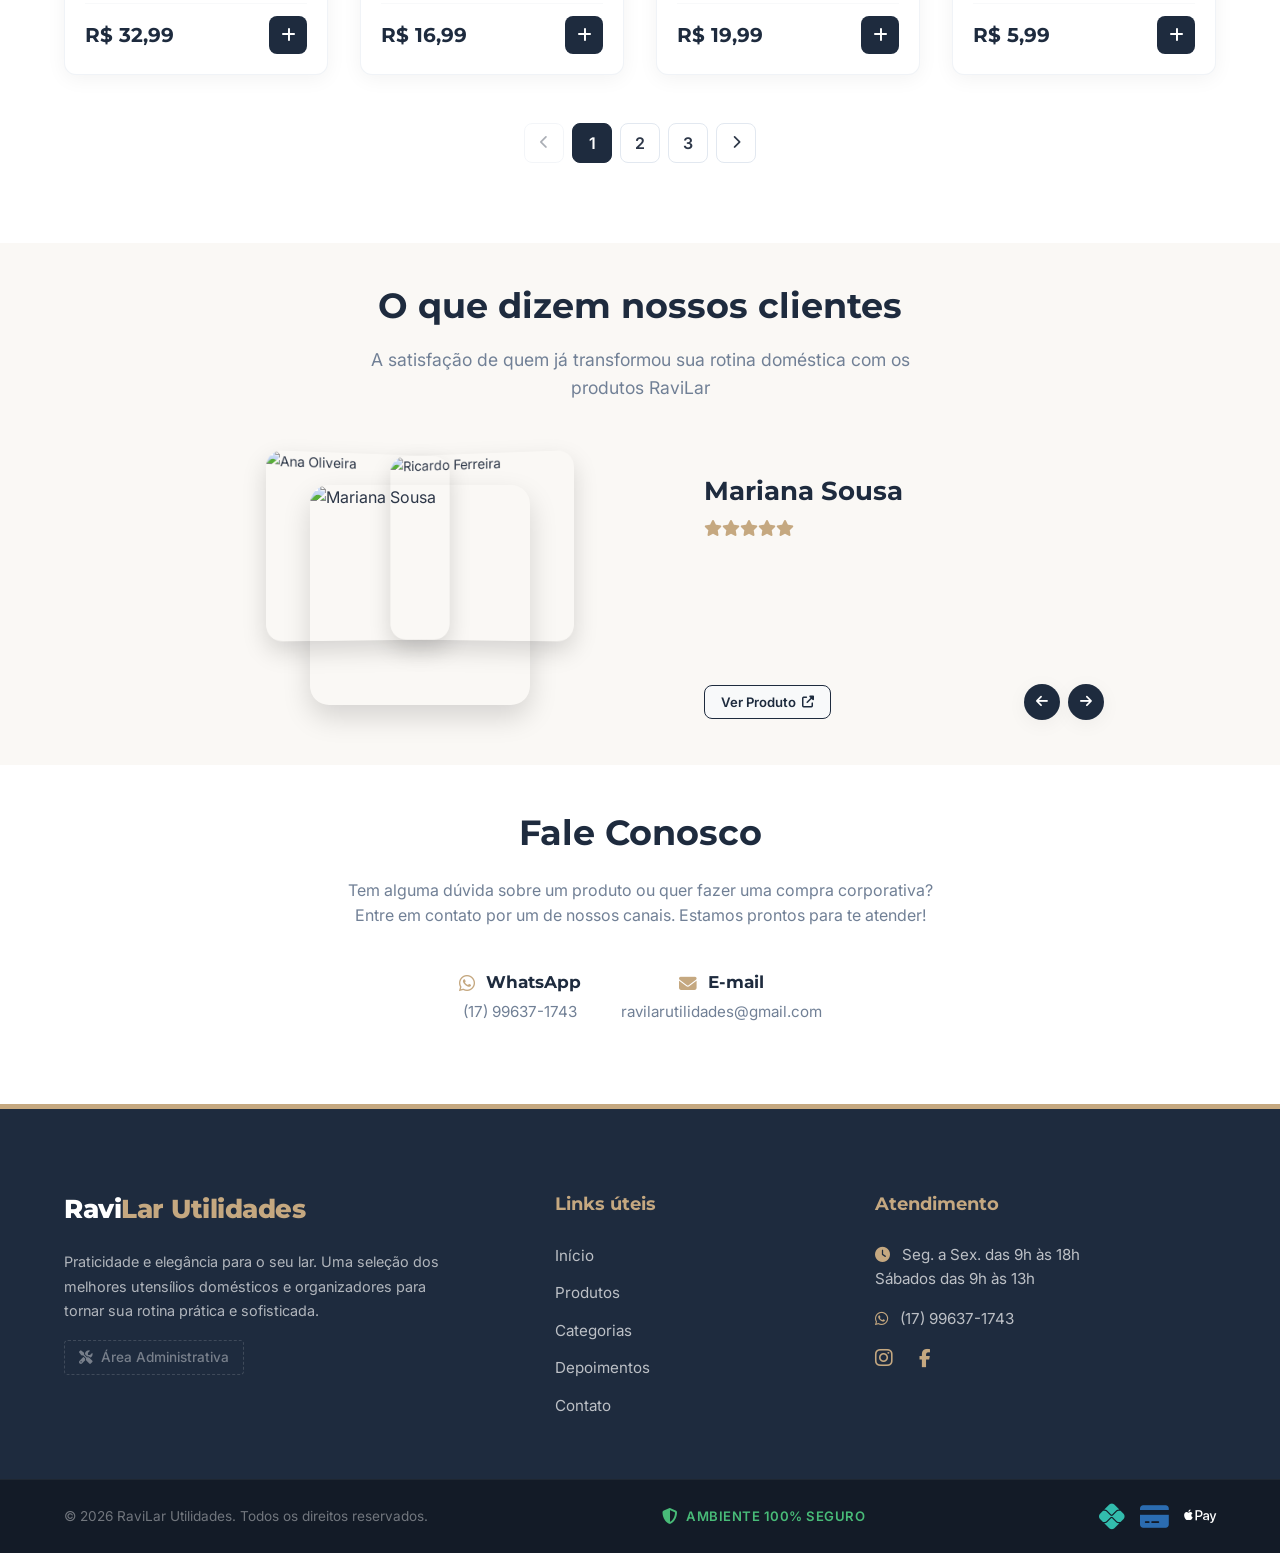
==== commit 341128e5: "feat: variacoes de produto, webhook InfinitePay, e-mails Resend, frete gratis Rio Preto e melhorias " ====
--- a/index.html
+++ b/index.html
@@ -12,6 +12,16 @@
     <meta name="description" content="Encontre os melhores utensílios domésticos, organizadores e itens de mesa posta na RaviLar Utilidades. Praticidade, qualidade e elegância para o seu lar.">
     <meta name="keywords" content="utensílios domésticos, organizadores, cozinha, mesa posta, decoração, casa, RaviLar">
     <meta name="author" content="RaviLar Utilidades">
+    <link rel="canonical" href="https://ravilarutilidades.com.br/">
+
+    <!-- Open Graph (aparência do link ao compartilhar no WhatsApp/redes) -->
+    <meta property="og:type" content="website">
+    <meta property="og:site_name" content="RaviLar Utilidades">
+    <meta property="og:title" content="RaviLar Utilidades - Utensílios Domésticos e Organização">
+    <meta property="og:description" content="Praticidade, qualidade e elegância para o seu lar. Utensílios de cozinha, organizadores, mesa posta e decoração com entrega para todo o Brasil.">
+    <meta property="og:image" content="https://ravilarutilidades.com.br/LogoSite.png">
+    <meta property="og:url" content="https://ravilarutilidades.com.br/">
+    <meta name="twitter:card" content="summary_large_image">
     
     <!-- Google Fonts -->
     <link rel="preconnect" href="https://fonts.googleapis.com">
@@ -50,6 +60,9 @@
 
             <!-- Actions (Cart and Mobile Menu) -->
             <div class="header-actions">
+                <a href="cliente.html" class="profile-trigger" id="profile-trigger" aria-label="Minha Conta" style="margin-right: 15px; color: var(--primary-color); font-size: 1.3rem; display: flex; align-items: center; justify-content: center; transition: var(--transition-smooth);" onmouseover="this.style.color='var(--accent-color)'" onmouseout="this.style.color='var(--primary-color)'">
+                    <i class="fa-solid fa-user"></i>
+                </a>
                 <button class="cart-trigger" id="cart-trigger" aria-label="Abrir carrinho">
                     <i class="fa-solid fa-bag-shopping"></i>
                     <span class="cart-badge" id="cart-badge">0</span>
@@ -254,11 +267,6 @@
                     </div>
                 </div>
                 
-                <div class="social-links">
-                    <a href="#" aria-label="Instagram"><i class="fa-brands fa-instagram"></i></a>
-                    <a href="#" aria-label="Facebook"><i class="fa-brands fa-facebook-f"></i></a>
-                    <a href="#" aria-label="Pinterest"><i class="fa-brands fa-pinterest-p"></i></a>
-                </div>
             </div>
 
         </div>
@@ -281,7 +289,7 @@
             </div>
             
             <div class="footer-links">
-                <h4>Links Úteis</h4>
+                <h4>Links úteis</h4>
                 <ul>
                     <li><a href="#inicio">Início</a></li>
                     <li><a href="#produtos">Produtos</a></li>
@@ -295,16 +303,23 @@
                 <h4>Atendimento</h4>
                 <p><i class="fa-solid fa-clock"></i> Seg. a Sex. das 9h às 18h<br>Sábados das 9h às 13h</p>
                 <p><i class="fa-brands fa-whatsapp text-gold"></i> <a href="https://wa.me/5517996371743" target="_blank">(17) 99637-1743</a></p>
+                <p style="display: flex; align-items: center; gap: 18px;">
+                    <a href="#" id="social-instagram-footer" target="_blank" rel="noopener" aria-label="Instagram" title="Instagram"><i class="fa-brands fa-instagram text-gold" style="font-size: 1.25rem;"></i></a>
+                    <a href="#" id="social-facebook-footer" target="_blank" rel="noopener" aria-label="Facebook" title="Facebook"><i class="fa-brands fa-facebook-f text-gold" style="font-size: 1.15rem;"></i></a>
+                </p>
             </div>
         </div>
         
         <div class="footer-bottom">
             <div class="container footer-bottom-container">
                 <p>&copy; 2026 RaviLar Utilidades. Todos os direitos reservados.</p>
-                <div class="payment-badges">
-                    <i class="fa-brands fa-pix" title="Pix"></i>
-                    <i class="fa-solid fa-credit-card" title="Cartão de Crédito"></i>
-                    <i class="fa-solid fa-barcode" title="Boleto"></i>
+                <div class="secure-site-badge" style="display: inline-flex; align-items: center; gap: 8px; font-weight: 600; color: #48BB78; font-size: 0.82rem; text-transform: uppercase; letter-spacing: 0.5px;">
+                    <i class="fa-solid fa-shield-halved" style="font-size: 1rem;"></i> Ambiente 100% Seguro
+                </div>
+                <div class="payment-badges" style="display: flex; align-items: center; gap: 15px; font-size: 1.6rem;">
+                    <i class="fa-brands fa-pix" title="Pix" style="color: #32BCAD;"></i>
+                    <i class="fa-solid fa-credit-card" title="Cartão de Crédito" style="color: #2B6CB0;"></i>
+                    <i class="fa-brands fa-apple-pay" title="Apple Pay" style="color: #FFFFFF;"></i>
                 </div>
             </div>
         </div>
@@ -336,23 +351,23 @@
                 <span>Subtotal:</span>
                 <span class="cart-subtotal-val" id="cart-subtotal">R$ 0,00</span>
             </div>
-            <p class="shipping-info"><i class="fa-solid fa-truck"></i> Frete a combinar no fechamento.</p>
+            <p class="shipping-info"><i class="fa-solid fa-truck"></i> Frete grátis a partir de R$ 150.</p>
             <button class="btn btn-primary btn-block btn-checkout" id="checkout-trigger-btn" disabled>
-                Enviar Compra <i class="fa-brands fa-whatsapp"></i>
+                Finalizar Compra <i class="fa-solid fa-credit-card"></i>
             </button>
         </div>
     </div>
 
-    <!-- PRODUCT DETAILS MODAL (Updated for Multiple Media Gallery support) -->
+    <!-- Product Details Modal -->
     <div class="modal-overlay" id="product-modal">
-        <div class="modal-container">
+        <div class="modal-container modal-lg">
             <button class="modal-close" id="product-modal-close" aria-label="Fechar modal">
                 <i class="fa-solid fa-xmark"></i>
             </button>
             <div class="modal-product-layout">
                 <!-- Gallery with support for multiple images & videos -->
                 <div class="modal-product-image">
-                    <div class="product-gallery-wrapper">
+                    <div class="product-gallery-wrapper" style="display: flex; flex-direction: column; gap: 12px; width: 100%; height: 100%;">
                         <div class="gallery-main" id="gallery-main-container">
                             <img id="modal-product-img" src="" alt="Produto">
                         </div>
@@ -362,88 +377,46 @@
                     </div>
                 </div>
                 <div class="modal-product-info">
-                    <span class="modal-product-category" id="modal-product-cat">Categoria</span>
-                    <h2 id="modal-product-name">Nome do Produto</h2>
-                    <div class="modal-product-meta">
-                        <div class="modal-product-stars">
-                            <i class="fa-solid fa-star"></i><i class="fa-solid fa-star"></i><i class="fa-solid fa-star"></i><i class="fa-solid fa-star"></i><i class="fa-solid fa-star"></i>
-                            <span>(15 avaliações)</span>
-                        </div>
-                        <div class="modal-product-price" id="modal-product-price">R$ 0,00</div>
-                    </div>
-                    <p class="modal-product-desc" id="modal-product-desc">Descrição completa do produto.</p>
-                    
+                    <div class="modal-product-scrollable-content">
+                        <span class="modal-product-category" id="modal-product-cat">Categoria</span>
+                        <h2 id="modal-product-name">Nome do Produto</h2>
+                        <div class="modal-product-meta">
+                            <div class="modal-product-stars" id="modal-product-stars">
+                                <i class="fa-solid fa-star"></i><i class="fa-solid fa-star"></i><i class="fa-solid fa-star"></i><i class="fa-solid fa-star"></i><i class="fa-solid fa-star"></i>
+                                <span>(15 avaliações)</span>
+                            </div>
+                            <div class="modal-product-price" id="modal-product-price">R$ 0,00</div>
+                        </div>
+                        <p class="modal-product-desc" id="modal-product-desc">Descrição completa do produto.</p>
+                    </div>
+
+                    <!-- Variation selector (populated dynamically when the product has variations) -->
+                    <div id="modal-variations" style="display: none; margin-bottom: 18px;"></div>
+
                     <div class="modal-purchase-controls">
                         <div class="quantity-selector">
                             <button class="qty-btn" id="qty-minus" aria-label="Diminuir quantidade"><i class="fa-solid fa-minus"></i></button>
                             <span class="qty-val" id="qty-val">1</span>
                             <button class="qty-btn" id="qty-plus" aria-label="Aumentar quantidade"><i class="fa-solid fa-plus"></i></button>
                         </div>
-                        <button class="btn btn-primary" id="modal-add-to-cart-btn">
-                            Adicionar ao Carrinho <i class="fa-solid fa-cart-plus"></i>
-                        </button>
+                        <div class="action-buttons-group">
+                            <button class="btn btn-primary" id="modal-add-to-cart-btn">
+                                Adicionar ao Carrinho <i class="fa-solid fa-cart-plus"></i>
+                            </button>
+                            <button class="modal-favorite-btn" id="modal-favorite-btn" title="Favoritar Produto">
+                                <i class="fa-regular fa-heart"></i>
+                            </button>
+                            <button class="modal-favorite-btn" id="modal-share-btn" title="Copiar link do produto">
+                                <i class="fa-solid fa-share-nodes"></i>
+                            </button>
+                        </div>
                     </div>
                 </div>
             </div>
         </div>
     </div>
 
-    <!-- CHECKOUT DETAILS FORM MODAL -->
-    <div class="modal-overlay" id="checkout-modal">
-        <div class="modal-container modal-sm">
-            <button class="modal-close" id="checkout-modal-close" aria-label="Fechar modal">
-                <i class="fa-solid fa-xmark"></i>
-            </button>
-            <div class="checkout-modal-header">
-                <h3>Dados de Entrega</h3>
-                <p>Preencha os dados abaixo para gerarmos seu pedido no WhatsApp.</p>
-            </div>
-            <form id="checkout-form">
-                <div class="form-group">
-                    <label for="checkout-phone">WhatsApp para contato</label>
-                    <input type="tel" id="checkout-phone" required placeholder="Ex: (11) 99999-9999">
-                    <span id="checkout-phone-status" style="font-size: 0.8rem; color: var(--success-color); display: none; margin-top: 4px; font-weight: 600;"></span>
-                </div>
-                <div class="form-group">
-                    <label for="checkout-name">Nome Completo</label>
-                    <input type="text" id="checkout-name" required placeholder="Ex: João da Silva">
-                </div>
-                <div class="form-row">
-                    <div class="form-group col-8">
-                        <label for="checkout-street">Rua / Avenida</label>
-                        <input type="text" id="checkout-street" required placeholder="Ex: Rua das Flores">
-                    </div>
-                    <div class="form-group col-4">
-                        <label for="checkout-number">Nº</label>
-                        <input type="text" id="checkout-number" required placeholder="123">
-                    </div>
-                </div>
-                <div class="form-row">
-                    <div class="form-group col-6">
-                        <label for="checkout-neighborhood">Bairro</label>
-                        <input type="text" id="checkout-neighborhood" required placeholder="Ex: Centro">
-                    </div>
-                    <div class="form-group col-6">
-                        <label for="checkout-city">Cidade / UF</label>
-                        <input type="text" id="checkout-city" required placeholder="Ex: São Paulo - SP">
-                    </div>
-                </div>
-                <div class="form-group">
-                    <label for="checkout-payment">Forma de Pagamento</label>
-                    <select id="checkout-payment" required>
-                        <option value="" disabled selected>Escolha uma opção</option>
-                        <option value="Pix">Pix (Chave Pix enviada no chat)</option>
-                        <option value="Cartão de Crédito">Cartão de Crédito</option>
-                        <option value="Cartão de Débito">Cartão de Débito</option>
-                        <option value="Dinheiro">Dinheiro na entrega</option>
-                    </select>
-                </div>
-                <button type="submit" class="btn btn-primary btn-block" id="whatsapp-submit-btn">
-                    Enviar Pedido pelo WhatsApp <i class="fa-brands fa-whatsapp"></i>
-                </button>
-            </form>
-        </div>
-    </div>
+    <!-- CHECKOUT DETAILS FORM MODAL REMOVED - CHECKOUT IN SEPARATE PAGE -->
 
     <!-- Custom Script -->
     <script src="app.js"></script>
--- a/style.css
+++ b/style.css
@@ -1215,6 +1215,12 @@
     color: rgba(255, 255, 255, 0.7);
 }
 
+/* O gap do flex já afasta o primeiro item; compensa a margem do título
+   para o horário alinhar com o conteúdo das outras colunas */
+.footer-contact h4 {
+    margin-bottom: 8px;
+}
+
 .footer-contact p i {
     margin-right: 8px;
     color: var(--accent-color);
@@ -1599,8 +1605,16 @@
     padding-right: 48px; /* Clear close button area */
     display: flex;
     flex-direction: column;
+    height: 100%;
+    max-height: 100%;
+    overflow: hidden; /* No scroll here */
+}
+
+.modal-product-scrollable-content {
+    flex: 1;
     overflow-y: auto;
-    max-height: 100%;
+    margin-bottom: 16px;
+    padding-right: 8px; /* space for scrollbar spacing */
 }
 
 .modal-product-category {
@@ -1660,11 +1674,39 @@
     margin-bottom: 32px;
 }
 
+.modal-container.modal-lg {
+    max-width: 950px;
+}
+
 .modal-purchase-controls {
     display: flex;
-    gap: 16px;
+    flex-direction: row;
+    align-items: center;
+    gap: 12px;
     margin-top: auto;
-    flex-wrap: nowrap; /* Keep quantity and cart button on the same line */
+    flex-shrink: 0;
+    padding-top: 16px;
+    border-top: 1px solid var(--border-color);
+    background-color: white;
+}
+
+.action-buttons-group {
+    display: flex;
+    flex-grow: 1;
+    gap: 12px;
+    align-items: center;
+}
+
+.action-buttons-group .btn-primary {
+    flex-grow: 1;
+    height: 44px;
+    display: flex;
+    align-items: center;
+    justify-content: center;
+    gap: 8px;
+    font-weight: 700;
+    font-size: 0.95rem;
+    white-space: nowrap;
 }
 
 .quantity-selector {
@@ -1721,33 +1763,32 @@
     color: var(--text-muted);
 }
 
-#checkout-form {
+#checkout-form,
+#address-modal-form {
     padding: 24px 32px 32px;
     max-height: calc(90vh - 120px);
     overflow-y: auto;
 }
 
+#checkout-delivery-form .form-row,
+#credit-card-form .form-row,
 #checkout-form .form-row {
     display: grid;
     grid-template-columns: repeat(12, 1fr);
     gap: 16px;
 }
 
+#checkout-delivery-form .form-row .form-group,
+#credit-card-form .form-row .form-group,
 #checkout-form .form-row .form-group {
     margin-bottom: 16px;
 }
 
-#checkout-form .form-row .col-8 {
-    grid-column: span 8;
-}
-
-#checkout-form .form-row .col-4 {
-    grid-column: span 4;
-}
-
-#checkout-form .form-row .col-6 {
-    grid-column: span 6;
-}
+#checkout-delivery-form .form-row .col-8, #checkout-form .form-row .col-8 { grid-column: span 8; }
+#checkout-delivery-form .form-row .col-6, #credit-card-form .form-row .col-6, #checkout-form .form-row .col-6 { grid-column: span 6; }
+#checkout-delivery-form .form-row .col-5 { grid-column: span 5; }
+#checkout-delivery-form .form-row .col-4, #checkout-form .form-row .col-4 { grid-column: span 4; }
+#checkout-delivery-form .form-row .col-3 { grid-column: span 3; }
 
 #whatsapp-submit-btn {
     background-color: var(--whatsapp-color);
@@ -1892,13 +1933,14 @@
     .modal-product-layout {
         display: flex;
         flex-direction: column;
+        height: 90vh;
         max-height: 90vh;
-        height: auto;
+        overflow: hidden;
     }
     
     .modal-product-image {
         min-height: auto;
-        height: auto;
+        max-height: 40%;
         padding: 12px 16px 4px 16px;
         flex-shrink: 0;
     }
@@ -1910,39 +1952,59 @@
     .modal-product-info {
         padding: 8px 24px 24px 24px;
         flex-grow: 1;
-        overflow-y: auto;
+        overflow: hidden;
+        display: flex;
+        flex-direction: column;
     }
     
     .modal-purchase-controls {
-        flex-wrap: nowrap !important;
-        gap: 12px !important;
-    }
-    
-    .modal-purchase-controls .btn-primary {
-        padding: 12px 16px !important;
-        font-size: 0.85rem !important;
-        white-space: nowrap;
+        flex-direction: row !important;
+        gap: 8px !important;
+        align-items: center !important;
+    }
+    
+    .action-buttons-group {
+        display: flex !important;
+        flex-direction: row !important;
+        gap: 8px !important;
+        flex-grow: 1 !important;
+    }
+    
+    .action-buttons-group .btn-primary {
+        padding: 0 10px !important;
+        font-size: 0.78rem !important;
+        white-space: nowrap !important;
+        height: 34px !important;
+        flex-grow: 1 !important;
     }
     
     .modal-purchase-controls .qty-btn {
-        width: 40px !important;
-        height: 40px !important;
+        width: 34px !important;
+        height: 34px !important;
+    }
+    
+    .modal-favorite-btn {
+        width: 34px !important;
+        height: 34px !important;
+        font-size: 0.88rem !important;
     }
     
     .modal-purchase-controls .qty-val {
-        padding: 0 8px !important;
-        min-width: 32px !important;
-        font-size: 0.95rem !important;
+        padding: 0 4px !important;
+        min-width: 24px !important;
+        font-size: 0.88rem !important;
     }
     
     /* Checkout modal form fields responsive */
+    #checkout-delivery-form .form-row,
+    #credit-card-form .form-row,
     #checkout-form .form-row {
         grid-template-columns: 1fr;
     }
     
-    #checkout-form .form-row .col-8,
-    #checkout-form .form-row .col-4,
-    #checkout-form .form-row .col-6 {
+    #checkout-delivery-form .form-row [class*="col-"],
+    #credit-card-form .form-row [class*="col-"],
+    #checkout-form .form-row [class*="col-"] {
         grid-column: span 12;
     }
 }
@@ -2650,15 +2712,17 @@
     .modal-product-layout {
         display: flex;
         flex-direction: column;
+        height: 93vh;
         max-height: 93vh;
-        height: auto;
+        overflow: hidden;
     }
     
     .modal-product-info {
         padding: 8px 16px calc(32px + env(safe-area-inset-bottom, 12px)) !important;
         flex-grow: 1;
-        overflow-y: auto;
-        max-height: none !important;
+        overflow: hidden;
+        display: flex;
+        flex-direction: column;
     }
     
     #checkout-form {
@@ -2727,16 +2791,56 @@
    ========================================================================== */
 .admin-tabs {
     display: flex;
-    gap: 6px;
+    flex-wrap: nowrap;
+    overflow-x: auto;
+    scrollbar-width: none;
+    -ms-overflow-style: none;
+    gap: 15px;
     margin-bottom: 32px;
     border-bottom: 2px solid var(--border-color);
     padding-bottom: 0;
-    flex-wrap: wrap;
-}
-
-@media (max-width: 768px) {
+}
+
+.admin-tabs::-webkit-scrollbar {
+    display: none;
+}
+
+.admin-tab-group {
+    display: flex;
+    flex-wrap: nowrap;
+    flex-shrink: 0;
+    align-items: flex-end;
+    gap: 4px;
+    position: relative;
+    padding-top: 18px; /* espaço para o rótulo do grupo */
+    border-right: 1px solid var(--border-color);
+    padding-right: 15px;
+    margin-bottom: -2px; /* alinha com a borda inferior das abas */
+}
+
+.admin-tab-group:last-child {
+    border-right: none;
+    padding-right: 0;
+}
+
+.admin-tab-group-label {
+    position: absolute;
+    top: 0;
+    left: 4px;
+    font-size: 0.6rem;
+    font-weight: 800;
+    color: var(--text-muted);
+    letter-spacing: 1.2px;
+    text-transform: uppercase;
+}
+
+@media (max-width: 992px) {
     .admin-tabs {
-        justify-content: center;
+        gap: 10px;
+    }
+    .admin-tab-group {
+        border-right: none;
+        padding-right: 0;
     }
 }
 
@@ -2768,6 +2872,20 @@
     background-color: rgba(197, 168, 128, 0.08);
 }
 
+.admin-tab-btn span {
+    display: none;
+}
+
+.admin-tab-btn.active span {
+    display: inline;
+}
+
+@media (min-width: 1024px) {
+    .admin-tab-btn span {
+        display: inline;
+    }
+}
+
 .admin-tab-content {
     display: none;
 }
@@ -3115,6 +3233,10 @@
 .password-input-wrapper {
     position: relative;
     width: 100%;
+}
+
+.password-input-wrapper input {
+    padding-right: 45px !important;
 }
 
 .password-toggle-btn {
@@ -3746,5 +3868,1076 @@
     background-color: #c53030;
 }
 
-
-
+/* ==========================================================================
+   CHECKOUT, PORTAL DO CLIENTE E ADMIN VENDAS - RAVILAR
+   ========================================================================== */
+
+:root {
+    --infinitepay-color: #6C0DFC;
+    --infinitepay-hover: #5706CF;
+    --infinitepay-light: rgba(108, 13, 252, 0.08);
+    --card-gradient: linear-gradient(135deg, #1A202C 0%, #2D3748 100%);
+    --card-gold-gradient: linear-gradient(135deg, #2A1B0A 0%, #4D3319 50%, #1A0D00 100%);
+}
+
+/* --- Checkout Layout --- */
+.checkout-page-container {
+    max-width: 1200px;
+    margin: 120px auto 60px auto;
+    padding: 0 20px;
+}
+
+.checkout-grid {
+    display: grid;
+    grid-template-columns: 1.2fr 0.8fr;
+    gap: 30px;
+}
+
+.checkout-left, .checkout-right {
+    min-width: 0;
+}
+
+@media (max-width: 992px) {
+    .checkout-grid {
+        grid-template-columns: 1fr;
+    }
+}
+
+.checkout-card {
+    background-color: var(--bg-white);
+    border-radius: var(--border-radius);
+    padding: 30px;
+    box-shadow: var(--box-shadow);
+    border: 1px solid var(--border-color);
+    margin-bottom: 20px;
+}
+
+.checkout-card-title {
+    font-family: var(--font-title);
+    font-size: 1.3rem;
+    font-weight: 700;
+    color: var(--primary-color);
+    margin-bottom: 20px;
+    display: flex;
+    align-items: center;
+    gap: 10px;
+    border-bottom: 1px solid var(--border-color);
+    padding-bottom: 12px;
+}
+
+.checkout-card-title i {
+    color: var(--accent-color);
+}
+
+/* Payment Methods Grid */
+.payment-methods-grid {
+    display: grid;
+    grid-template-columns: 1fr 1fr;
+    gap: 15px;
+    margin-bottom: 25px;
+}
+
+.payment-method-selector {
+    border: 2px solid var(--border-color);
+    border-radius: var(--border-radius-sm);
+    padding: 18px;
+    text-align: center;
+    cursor: pointer;
+    transition: var(--transition-smooth);
+    display: flex;
+    flex-direction: column;
+    align-items: center;
+    gap: 10px;
+    font-weight: 600;
+    color: var(--text-dark);
+}
+
+.payment-method-selector i {
+    font-size: 1.6rem;
+    color: var(--text-muted);
+    transition: var(--transition-smooth);
+}
+
+.payment-method-selector.active {
+    border-color: var(--infinitepay-color);
+    background-color: var(--infinitepay-light);
+    color: var(--infinitepay-color);
+}
+
+.payment-method-selector.active i {
+    color: var(--infinitepay-color);
+}
+
+/* Summary Items */
+.summary-items-list {
+    max-height: 250px;
+    overflow-y: auto;
+    margin-bottom: 20px;
+    padding-right: 5px;
+}
+
+.summary-item-row {
+    display: flex;
+    align-items: center;
+    gap: 12px;
+    padding: 10px 0;
+    border-bottom: 1px solid var(--border-color);
+}
+
+.summary-item-row img {
+    width: 50px;
+    height: 50px;
+    object-fit: cover;
+    border-radius: var(--border-radius-sm);
+}
+
+.summary-item-details {
+    flex: 1;
+}
+
+.summary-item-name {
+    font-weight: 600;
+    font-size: 0.9rem;
+    color: var(--text-dark);
+    line-height: 1.2;
+}
+
+.summary-item-qty {
+    font-size: 0.8rem;
+    color: var(--text-muted);
+}
+
+.summary-item-price {
+    font-weight: 700;
+    color: var(--primary-color);
+    font-size: 0.95rem;
+}
+
+.totals-summary-box {
+    background-color: var(--bg-light);
+    padding: 20px;
+    border-radius: var(--border-radius-sm);
+    margin-bottom: 25px;
+}
+
+.totals-row {
+    display: flex;
+    justify-content: space-between;
+    margin-bottom: 10px;
+    font-size: 0.95rem;
+    color: var(--text-muted);
+}
+
+.totals-row.grand-total {
+    border-top: 1px solid var(--border-color);
+    padding-top: 12px;
+    margin-top: 5px;
+    font-weight: 800;
+    font-size: 1.2rem;
+    color: var(--primary-color);
+}
+
+/* InfinitePay Branding Shield */
+.infinitepay-security-shield {
+    display: flex;
+    align-items: center;
+    justify-content: center;
+    gap: 8px;
+    margin-top: 15px;
+    font-size: 0.82rem;
+    color: var(--text-muted);
+}
+
+.infinitepay-security-shield i {
+    color: var(--infinitepay-color);
+}
+
+/* --- Interactive 3D Credit Card --- */
+.card-preview-wrapper {
+    perspective: 1000px;
+    width: 100%;
+    max-width: 350px;
+    height: 200px;
+    margin: 0 auto 30px auto;
+}
+
+.interactive-card {
+    width: 100%;
+    height: 100%;
+    position: relative;
+    transform-style: preserve-3d;
+    transition: transform 0.6s cubic-bezier(0.4, 0, 0.2, 1);
+    cursor: pointer;
+}
+
+.interactive-card.flipped {
+    transform: rotateY(180deg);
+}
+
+.interactive-card-front, .interactive-card-back {
+    position: absolute;
+    width: 100%;
+    height: 100%;
+    backface-visibility: hidden;
+    border-radius: 15px;
+    box-shadow: 0 15px 35px rgba(0,0,0,0.15);
+    padding: 22px;
+    color: white;
+    display: flex;
+    flex-direction: column;
+    justify-content: space-between;
+}
+
+.interactive-card-front {
+    background: var(--card-gold-gradient);
+    border: 1px solid rgba(255, 255, 255, 0.1);
+}
+
+.interactive-card-back {
+    background: var(--card-gradient);
+    transform: rotateY(180deg);
+    justify-content: flex-start;
+    gap: 20px;
+    padding: 22px 0;
+}
+
+/* Card Elements Front */
+.card-front-header {
+    display: flex;
+    justify-content: space-between;
+    align-items: center;
+}
+
+.card-chip {
+    width: 40px;
+    height: 30px;
+    background: linear-gradient(135deg, #d4af37 0%, #f9e8a2 100%);
+    border-radius: 6px;
+    position: relative;
+}
+
+.card-chip::after {
+    content: '';
+    position: absolute;
+    top: 4px;
+    left: 8px;
+    width: 24px;
+    height: 22px;
+    border: 1px solid rgba(0,0,0,0.2);
+    border-radius: 4px;
+}
+
+.card-brand-logo {
+    font-size: 1.8rem;
+    font-weight: 800;
+    font-style: italic;
+    opacity: 0.9;
+    text-shadow: 1px 1px 2px rgba(0,0,0,0.3);
+}
+
+.card-number-display {
+    font-family: 'Fira Code', monospace;
+    font-size: 1.3rem;
+    letter-spacing: 2px;
+    text-align: center;
+    word-spacing: 4px;
+    margin: 15px 0;
+    text-shadow: 1px 1px 2px rgba(0,0,0,0.5);
+}
+
+.card-front-footer {
+    display: flex;
+    justify-content: space-between;
+    align-items: flex-end;
+}
+
+.card-holder-display {
+    text-transform: uppercase;
+    font-size: 0.85rem;
+    letter-spacing: 1px;
+    max-width: 75%;
+    overflow: hidden;
+    text-overflow: ellipsis;
+    white-space: nowrap;
+}
+
+.card-expiry-display {
+    font-size: 0.85rem;
+    font-family: 'Fira Code', monospace;
+}
+
+.card-label {
+    font-size: 0.65rem;
+    text-transform: uppercase;
+    opacity: 0.7;
+    margin-bottom: 2px;
+}
+
+/* Card Elements Back */
+.card-magnetic-strip {
+    width: 100%;
+    height: 40px;
+    background-color: #111;
+}
+
+.card-signature-bar {
+    width: 80%;
+    height: 38px;
+    background-color: rgba(255,255,255,0.8);
+    margin: 0 auto;
+    display: flex;
+    align-items: center;
+    justify-content: flex-end;
+    padding-right: 15px;
+    color: #111;
+    font-family: 'Fira Code', monospace;
+    font-size: 0.95rem;
+    font-weight: 700;
+    border-radius: 4px;
+}
+
+/* --- Pix Payment details --- */
+.pix-details-container {
+    text-align: center;
+    padding: 20px;
+    border: 1px solid var(--border-color);
+    background-color: var(--bg-light);
+    border-radius: var(--border-radius-sm);
+    margin-bottom: 20px;
+}
+
+.pix-qr-code-wrapper {
+    background-color: white;
+    width: 200px;
+    height: 200px;
+    margin: 0 auto 20px auto;
+    padding: 10px;
+    border-radius: var(--border-radius-sm);
+    border: 1px solid var(--border-color);
+    display: flex;
+    align-items: center;
+    justify-content: center;
+}
+
+.pix-copia-cola-box {
+    display: flex;
+    gap: 10px;
+    margin-bottom: 15px;
+    min-width: 0;
+}
+
+.pix-copia-cola-input {
+    flex: 1;
+    background-color: white;
+    border: 1px solid var(--border-color);
+    border-radius: var(--border-radius-sm);
+    padding: 10px 12px;
+    font-size: 0.85rem;
+    color: var(--text-muted);
+    font-family: monospace;
+    white-space: nowrap;
+    overflow: hidden;
+    text-overflow: ellipsis;
+    min-width: 0;
+}
+
+.pix-timer-box {
+    font-size: 0.88rem;
+    color: var(--text-dark);
+    margin-bottom: 15px;
+    font-weight: 600;
+}
+
+.pix-timer-box span {
+    color: var(--error-color);
+    font-family: monospace;
+    font-size: 1rem;
+}
+
+/* --- Loader & Success Screens --- */
+.payment-processing-overlay {
+    position: fixed;
+    top: 0;
+    left: 0;
+    right: 0;
+    bottom: 0;
+    background-color: rgba(255, 255, 255, 0.95);
+    z-index: 10000;
+    display: flex;
+    flex-direction: column;
+    align-items: center;
+    justify-content: center;
+    gap: 20px;
+}
+
+.infinitepay-loader {
+    width: 60px;
+    height: 60px;
+    border: 5px solid var(--border-color);
+    border-top: 5px solid var(--infinitepay-color);
+    border-radius: 50%;
+    animation: spin 1s linear infinite;
+}
+
+/* Success Checkmark Animation */
+.success-checkmark-wrapper {
+    width: 80px;
+    height: 80px;
+    margin: 0 auto 20px auto;
+}
+
+.checkmark-circle {
+    stroke-dasharray: 166;
+    stroke-dashoffset: 166;
+    stroke-width: 2;
+    stroke-miterlimit: 10;
+    stroke: var(--success-color);
+    fill: none;
+    animation: stroke 0.6s cubic-bezier(0.65, 0, 0.45, 1) forwards;
+}
+
+.checkmark-check {
+    transform-origin: 50% 50%;
+    stroke-dasharray: 48;
+    stroke-dashoffset: 48;
+    stroke: var(--success-color);
+    stroke-width: 3;
+    fill: none;
+    animation: stroke 0.3s cubic-bezier(0.65, 0, 0.45, 1) 0.8s forwards;
+}
+
+@keyframes stroke {
+    100% { stroke-dashoffset: 0; }
+}
+
+/* --- Portal do Cliente --- */
+.portal-container {
+    width: 100%;
+    max-width: 1200px;
+    margin: 120px auto 60px auto;
+    padding: 0 20px;
+    display: grid;
+    grid-template-columns: 280px 1fr;
+    gap: 30px;
+}
+
+@media (max-width: 992px) {
+    .portal-container {
+        grid-template-columns: 1fr;
+    }
+}
+
+.portal-sidebar {
+    background-color: var(--primary-color);
+    border-radius: var(--border-radius);
+    padding: 30px 20px;
+    color: white;
+    height: fit-content;
+}
+
+.portal-user-info {
+    text-align: center;
+    border-bottom: 1px solid rgba(255, 255, 255, 0.1);
+    padding-bottom: 25px;
+    margin-bottom: 25px;
+}
+
+.portal-user-avatar {
+    width: 80px;
+    height: 80px;
+    border-radius: 50%;
+    background-color: var(--accent-color);
+    color: var(--primary-color);
+    font-size: 2.2rem;
+    font-weight: 800;
+    display: flex;
+    align-items: center;
+    justify-content: center;
+    margin: 0 auto 15px auto;
+}
+
+.portal-user-name {
+    font-family: var(--font-title);
+    font-size: 1.15rem;
+    font-weight: 700;
+}
+
+.portal-user-email {
+    font-size: 0.85rem;
+    opacity: 0.7;
+    margin-top: 4px;
+}
+
+.portal-nav-list {
+    list-style: none;
+    display: flex;
+    flex-direction: column;
+    gap: 8px;
+}
+
+.portal-nav-btn {
+    width: 100%;
+    background: none;
+    border: none;
+    color: rgba(255, 255, 255, 0.8);
+    padding: 12px 18px;
+    border-radius: var(--border-radius-sm);
+    text-align: left;
+    cursor: pointer;
+    font-weight: 600;
+    font-size: 0.95rem;
+    display: flex;
+    align-items: center;
+    gap: 12px;
+    transition: var(--transition-smooth);
+}
+
+.portal-nav-btn i {
+    width: 20px;
+    font-size: 1.1rem;
+}
+
+.portal-nav-btn:hover {
+    background-color: rgba(255, 255, 255, 0.05);
+    color: white;
+}
+
+.portal-nav-btn.active {
+    background-color: var(--accent-color);
+    color: var(--primary-color);
+}
+
+.portal-content {
+    background-color: var(--bg-white);
+    border-radius: var(--border-radius);
+    padding: 35px;
+    box-shadow: var(--box-shadow);
+    border: 1px solid var(--border-color);
+    min-height: 500px;
+    width: 100%;
+}
+
+.portal-section-title {
+    font-family: var(--font-title);
+    font-size: 1.5rem;
+    font-weight: 700;
+    color: var(--primary-color);
+    margin-bottom: 25px;
+    display: flex;
+    align-items: center;
+    gap: 12px;
+    border-bottom: 2px solid var(--bg-light);
+    padding-bottom: 15px;
+}
+
+.portal-section-title i {
+    color: var(--accent-color);
+}
+
+.portal-tab-content {
+    display: none;
+}
+
+.portal-tab-content.active {
+    display: block;
+}
+
+/* Status Badges */
+.status-badge {
+    display: inline-block;
+    padding: 6px 12px;
+    border-radius: 20px;
+    font-size: 0.78rem;
+    font-weight: 700;
+    text-transform: uppercase;
+}
+
+.status-badge.pendente {
+    background-color: #FEFCBF;
+    color: #975A16;
+}
+
+.status-badge.pago {
+    background-color: #C6F6D5;
+    color: #22543D;
+}
+
+.status-badge.separando {
+    background-color: #EBF8FF;
+    color: #2B6CB0;
+}
+
+.status-badge.em-transporte {
+    background-color: #EBF4FF;
+    color: #2B6CB0;
+}
+
+.status-badge.entregue {
+    background-color: #C6F6D5;
+    color: #22543D;
+}
+
+.status-badge.cancelado {
+    background-color: #FED7D7;
+    color: #9B2C2C;
+}
+
+/* Orders Cards List */
+.portal-orders-list {
+    display: flex;
+    flex-direction: column;
+    gap: 15px;
+}
+
+.order-card {
+    border: 1px solid var(--border-color);
+    border-radius: var(--border-radius-sm);
+    padding: 20px;
+    transition: var(--transition-smooth);
+}
+
+.order-card:hover {
+    border-color: var(--accent-color);
+    box-shadow: 0 4px 12px rgba(0,0,0,0.02);
+}
+
+.order-card-header {
+    display: flex;
+    justify-content: space-between;
+    align-items: center;
+    border-bottom: 1px dashed var(--border-color);
+    padding-bottom: 12px;
+    margin-bottom: 15px;
+    flex-wrap: wrap;
+    gap: 10px;
+}
+
+.order-card-id {
+    font-family: var(--font-title);
+    font-weight: 700;
+    color: var(--primary-color);
+}
+
+.order-card-date {
+    font-size: 0.85rem;
+    color: var(--text-muted);
+}
+
+.order-card-body {
+    display: flex;
+    justify-content: space-between;
+    align-items: center;
+    flex-wrap: wrap;
+    gap: 15px;
+}
+
+.order-card-summary {
+    font-size: 0.9rem;
+    color: var(--text-dark);
+}
+
+.order-card-price {
+    font-size: 1.1rem;
+    font-weight: 800;
+    color: var(--primary-color);
+}
+
+/* Addresses Portal Style */
+.addresses-grid {
+    display: grid;
+    grid-template-columns: repeat(auto-fill, minmax(250px, 1fr));
+    gap: 20px;
+    margin-bottom: 30px;
+}
+
+.address-card {
+    border: 2px solid var(--border-color);
+    border-radius: var(--border-radius-sm);
+    padding: 20px;
+    position: relative;
+    transition: var(--transition-smooth);
+}
+
+.address-card.default {
+    border-color: var(--accent-color);
+    background-color: var(--bg-cream);
+}
+
+.address-card-name {
+    font-weight: 700;
+    font-family: var(--font-title);
+    color: var(--primary-color);
+    margin-bottom: 10px;
+    font-size: 1rem;
+}
+
+.address-card-text {
+    font-size: 0.88rem;
+    color: var(--text-dark);
+    line-height: 1.5;
+    margin-bottom: 15px;
+}
+
+.address-card-actions {
+    display: flex;
+    gap: 10px;
+}
+
+.address-badge-default {
+    position: absolute;
+    top: 15px;
+    right: 15px;
+    font-size: 0.68rem;
+    background-color: var(--accent-color);
+    color: var(--primary-color);
+    padding: 3px 8px;
+    border-radius: 10px;
+    font-weight: 700;
+}
+
+/* Saved Credit Cards Portal Style */
+.cards-grid {
+    display: grid;
+    grid-template-columns: repeat(auto-fill, minmax(280px, 1fr));
+    gap: 20px;
+}
+
+.saved-card-item {
+    background: var(--card-gradient);
+    border-radius: var(--border-radius-sm);
+    padding: 20px;
+    color: white;
+    position: relative;
+    box-shadow: var(--box-shadow);
+}
+
+.saved-card-brand {
+    font-size: 1.3rem;
+    font-weight: 800;
+    font-style: italic;
+    text-align: right;
+    margin-bottom: 10px;
+}
+
+.saved-card-number {
+    font-family: 'Fira Code', monospace;
+    font-size: 1.1rem;
+    letter-spacing: 1.5px;
+    margin: 15px 0 10px 0;
+}
+
+.saved-card-footer {
+    display: flex;
+    justify-content: space-between;
+    align-items: center;
+    font-size: 0.8rem;
+    opacity: 0.8;
+}
+
+.btn-remove-card {
+    position: absolute;
+    top: 15px;
+    left: 15px;
+    background: none;
+    border: none;
+    color: rgba(255, 255, 255, 0.6);
+    cursor: pointer;
+    transition: var(--transition-smooth);
+}
+
+.btn-remove-card:hover {
+    color: var(--error-color);
+    transform: scale(1.1);
+}
+
+/* Favorites Portal Style */
+.favorites-portal-grid {
+    display: grid;
+    grid-template-columns: repeat(auto-fill, minmax(200px, 1fr));
+    gap: 20px;
+}
+
+.favorite-item-card {
+    border: 1px solid var(--border-color);
+    border-radius: var(--border-radius-sm);
+    overflow: hidden;
+    display: flex;
+    flex-direction: column;
+    background-color: white;
+}
+
+.favorite-item-img {
+    height: 150px;
+    width: 100%;
+    object-fit: cover;
+}
+
+.favorite-item-info {
+    padding: 15px;
+    flex: 1;
+    display: flex;
+    flex-direction: column;
+    justify-content: space-between;
+    gap: 10px;
+}
+
+.favorite-item-name {
+    font-weight: 600;
+    font-size: 0.88rem;
+    color: var(--text-dark);
+    line-height: 1.3;
+}
+
+.favorite-item-price {
+    font-weight: 700;
+    color: var(--primary-color);
+    font-size: 1rem;
+}
+
+/* Authentication Screen */
+.auth-wrapper {
+    max-width: 480px;
+    margin: 140px auto 80px auto;
+    padding: 0 20px;
+}
+
+.auth-card {
+    background-color: var(--bg-white);
+    border-radius: var(--border-radius);
+    padding: 40px;
+    box-shadow: var(--box-shadow-modal);
+    border: 1px solid var(--border-color);
+    text-align: center;
+}
+
+.auth-header {
+    margin-bottom: 30px;
+}
+
+.auth-logo {
+    width: 130px;
+    margin-bottom: 20px;
+}
+
+.auth-title {
+    font-family: var(--font-title);
+    font-size: 1.4rem;
+    font-weight: 700;
+    color: var(--primary-color);
+}
+
+.auth-subtitle {
+    font-size: 0.9rem;
+    color: var(--text-muted);
+    margin-top: 6px;
+}
+
+.auth-toggle-link {
+    color: var(--accent-color);
+    font-weight: 600;
+    cursor: pointer;
+}
+
+.auth-toggle-link:hover {
+    text-decoration: underline;
+}
+
+/* Favorites Toggle Buttons */
+.product-favorite-btn {
+    position: absolute;
+    top: 15px;
+    left: 15px;
+    width: 38px;
+    height: 38px;
+    border-radius: 50%;
+    background-color: white;
+    box-shadow: 0 4px 10px rgba(0,0,0,0.06);
+    border: none;
+    cursor: pointer;
+    display: flex;
+    align-items: center;
+    justify-content: center;
+    color: var(--text-muted);
+    font-size: 1.1rem;
+    transition: var(--transition-smooth);
+    z-index: 5;
+}
+
+.product-favorite-btn:hover {
+    color: #e53e3e;
+    transform: scale(1.1);
+}
+
+.product-favorite-btn.active {
+    color: #e53e3e;
+}
+
+.modal-favorite-btn {
+    background-color: var(--bg-light);
+    border: 1px solid var(--border-color);
+    color: var(--text-dark);
+    width: 44px;
+    height: 44px;
+    border-radius: var(--border-radius-sm);
+    cursor: pointer;
+    display: flex;
+    align-items: center;
+    justify-content: center;
+    transition: var(--transition-smooth);
+    font-size: 1.1rem;
+    flex-shrink: 0;
+}
+
+.modal-favorite-btn:hover {
+    background-color: #fff5f5;
+    color: #e53e3e;
+}
+
+.modal-favorite-btn.active {
+    background-color: #fff5f5;
+    color: #e53e3e;
+    border-color: #fed7d7;
+}
+
+/* --- Admin Panel Vendas Tab --- */
+.admin-metrics-grid {
+    display: grid;
+    grid-template-columns: repeat(auto-fit, minmax(220px, 1fr));
+    gap: 20px;
+    margin-bottom: 30px;
+}
+
+.metric-card {
+    background-color: white;
+    border-radius: var(--border-radius-sm);
+    padding: 22px;
+    box-shadow: var(--box-shadow);
+    border: 1px solid var(--border-color);
+    display: flex;
+    align-items: center;
+    gap: 20px;
+}
+
+.metric-icon-box {
+    width: 50px;
+    height: 50px;
+    border-radius: 12px;
+    background-color: var(--primary-light);
+    color: var(--primary-color);
+    display: flex;
+    align-items: center;
+    justify-content: center;
+    font-size: 1.4rem;
+}
+
+.metric-card.success .metric-icon-box {
+    background-color: #E6FFFA;
+    color: #234E52;
+}
+
+.metric-card.warning .metric-icon-box {
+    background-color: #FFFAF0;
+    color: #7B341E;
+}
+
+.metric-info h3 {
+    font-size: 0.8rem;
+    text-transform: uppercase;
+    color: var(--text-muted);
+    font-weight: 600;
+}
+
+.metric-val {
+    font-size: 1.45rem;
+    font-weight: 800;
+    color: var(--primary-color);
+    margin-top: 4px;
+}
+
+.admin-order-items-table {
+    width: 100%;
+    border-collapse: collapse;
+    margin-bottom: 20px;
+}
+
+.admin-order-items-table th, .admin-order-items-table td {
+    padding: 10px;
+    text-align: left;
+    border-bottom: 1px solid var(--border-color);
+}
+
+.admin-order-items-table th {
+    font-weight: 700;
+    color: var(--text-dark);
+}
+
+.admin-order-items-table td img {
+    width: 40px;
+    height: 40px;
+    object-fit: cover;
+    border-radius: 4px;
+}
+
+/* Settings Page Customizations */
+#tab-config code {
+    background-color: #EDF2F7;
+    color: var(--accent-color);
+    padding: 4px 8px;
+    border-radius: 4px;
+    font-family: monospace;
+    font-size: 0.9rem;
+    font-weight: 700;
+}
+
+/* Container de opções de frete com rolagem se houver mais de 5 itens */
+#shipping-options-list {
+    display: flex;
+    flex-direction: column;
+    gap: 10px;
+    max-height: 350px;
+    overflow-y: auto;
+    padding-right: 6px;
+}
+
+/* Custom scrollbar to make it look premium and sleek */
+#shipping-options-list::-webkit-scrollbar {
+    width: 6px;
+}
+#shipping-options-list::-webkit-scrollbar-track {
+    background: #edf2f7;
+    border-radius: 4px;
+}
+#shipping-options-list::-webkit-scrollbar-thumb {
+    background: #cbd5e0;
+    border-radius: 4px;
+}
+#shipping-options-list::-webkit-scrollbar-thumb:hover {
+    background: #a0aec0;
+}
+
+/* Background Utility Classes */
+.bg-light {
+    background-color: var(--bg-light) !important;
+}
+
+/* Sticky Footer Layout for Portal & Checkout */
+body.portal-body, body.checkout-body {
+    display: flex;
+    flex-direction: column;
+    min-height: 100vh;
+}
+
+body.portal-body .portal-container {
+    flex: 1 0 auto;
+}
+
+body.portal-body .auth-wrapper {
+    flex: 1 0 auto;
+    display: flex;
+    align-items: center;
+    justify-content: center;
+}
+
+body.checkout-body .checkout-container {
+    flex: 1 0 auto;
+}
